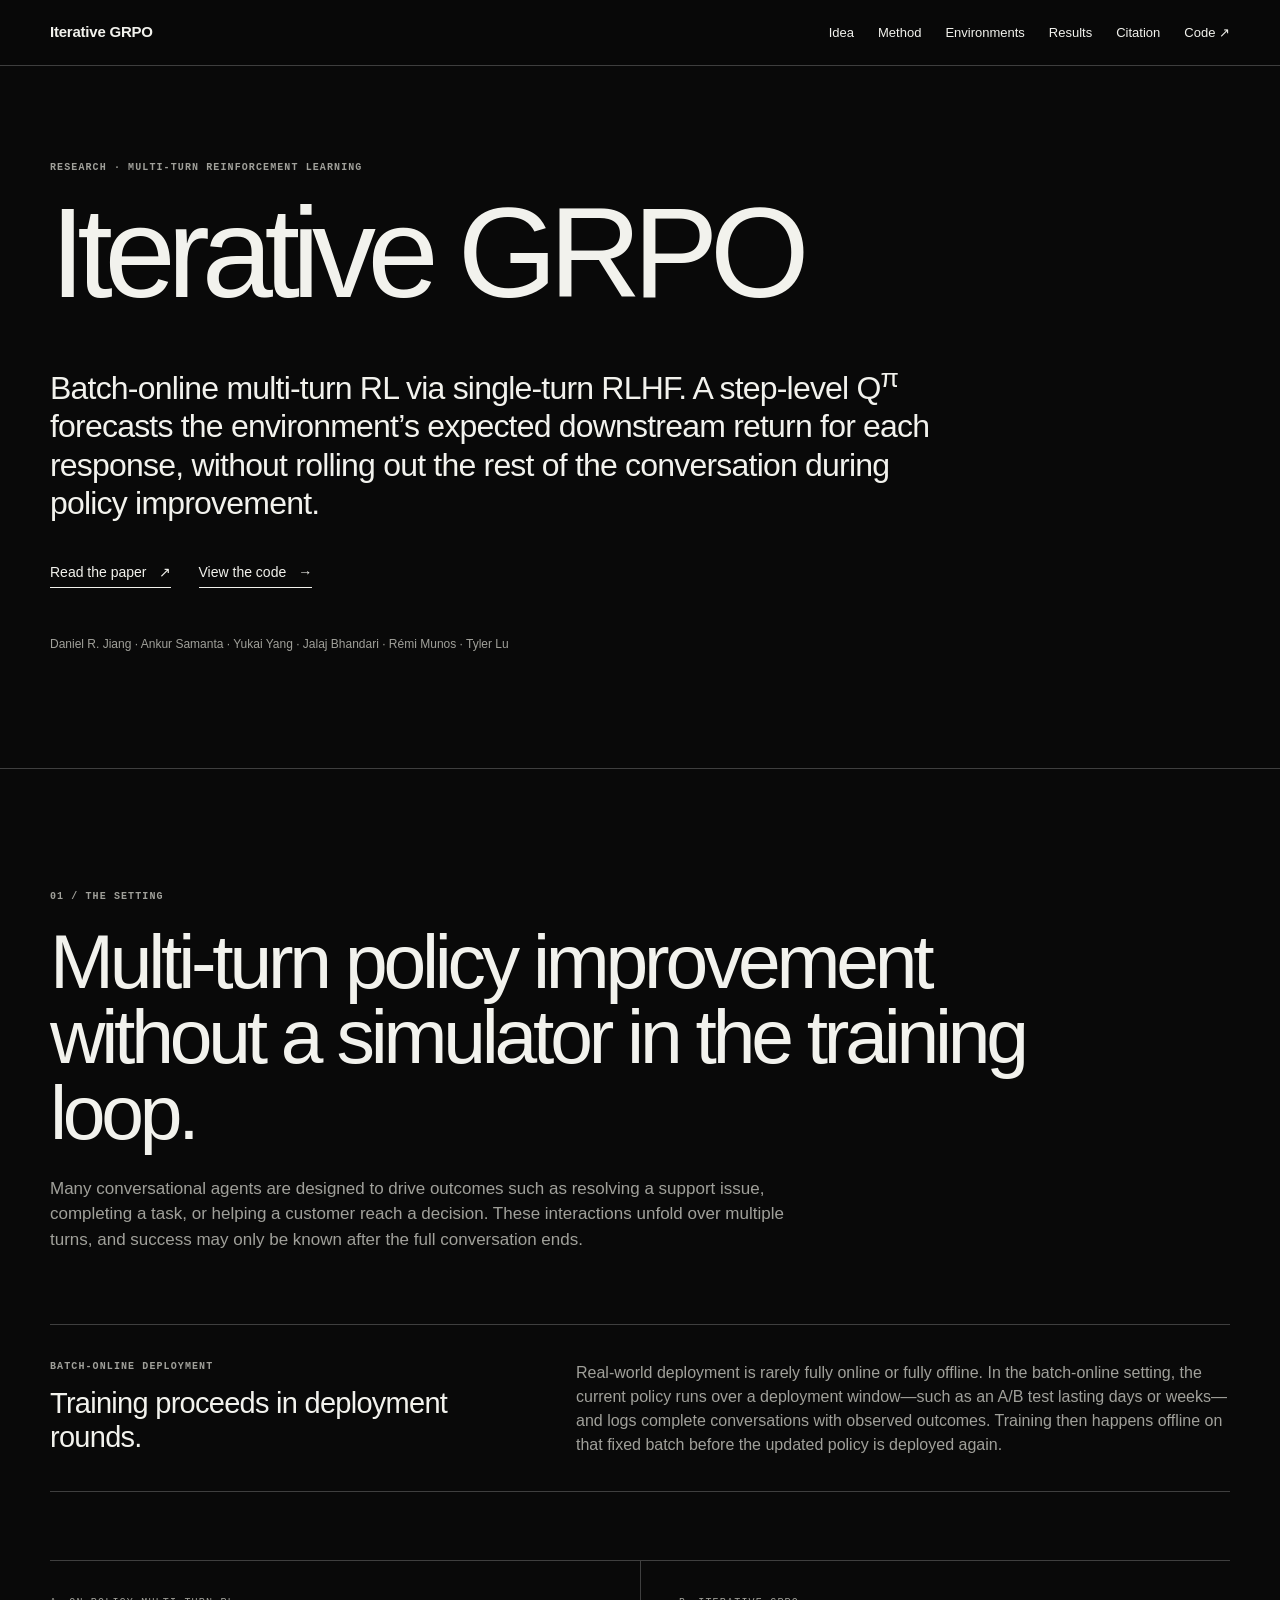
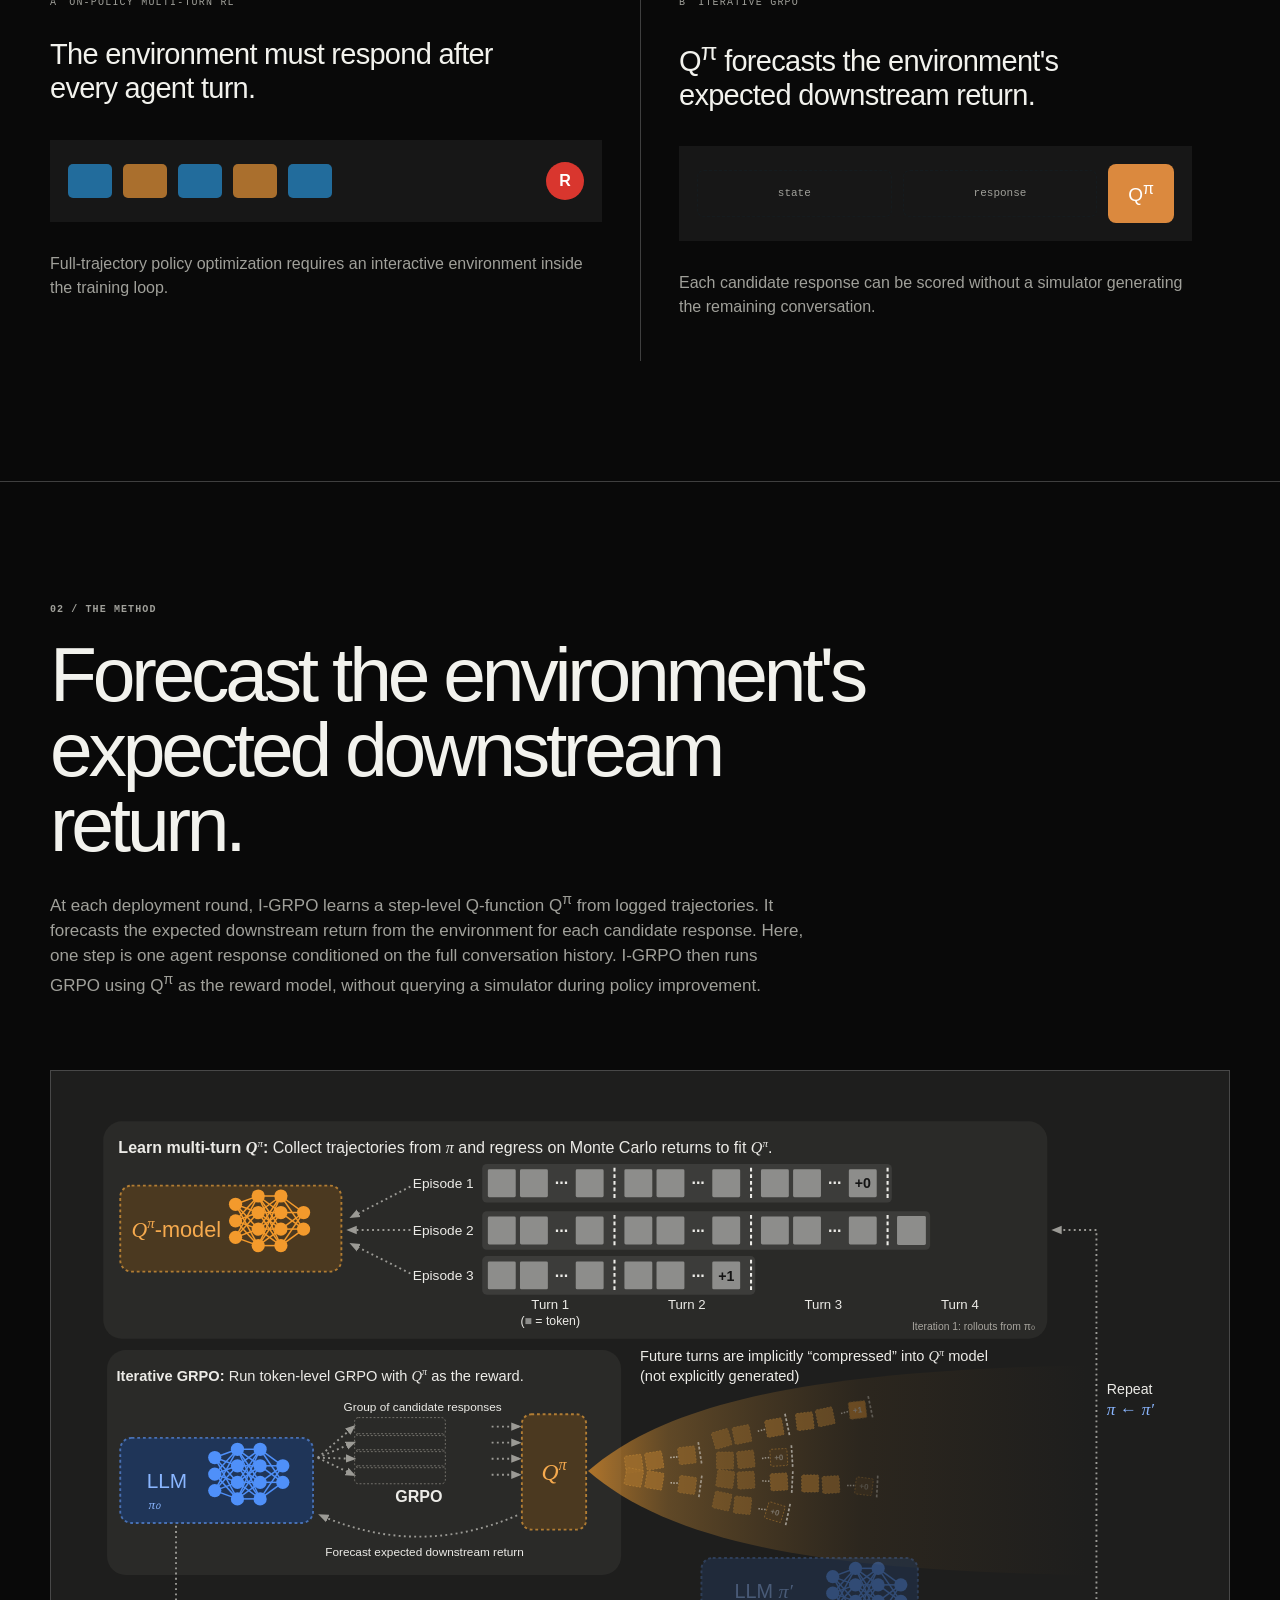
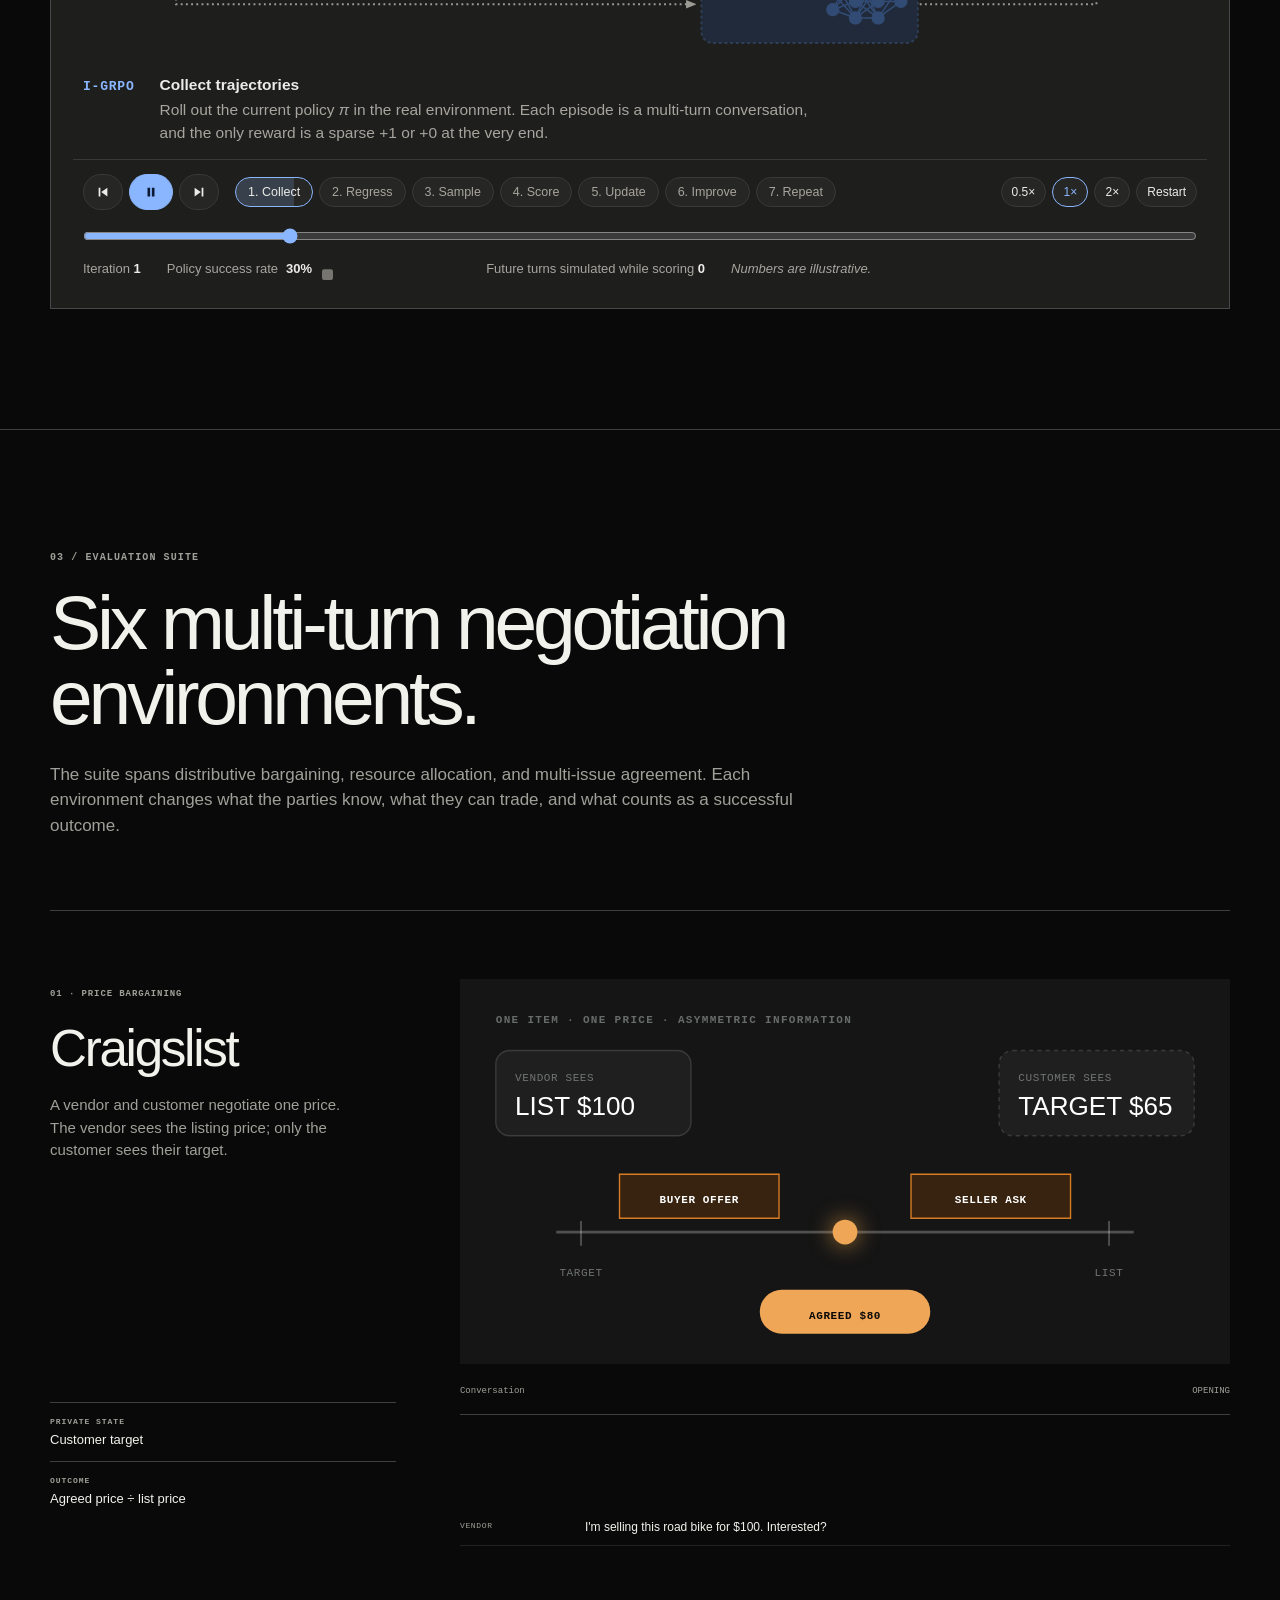
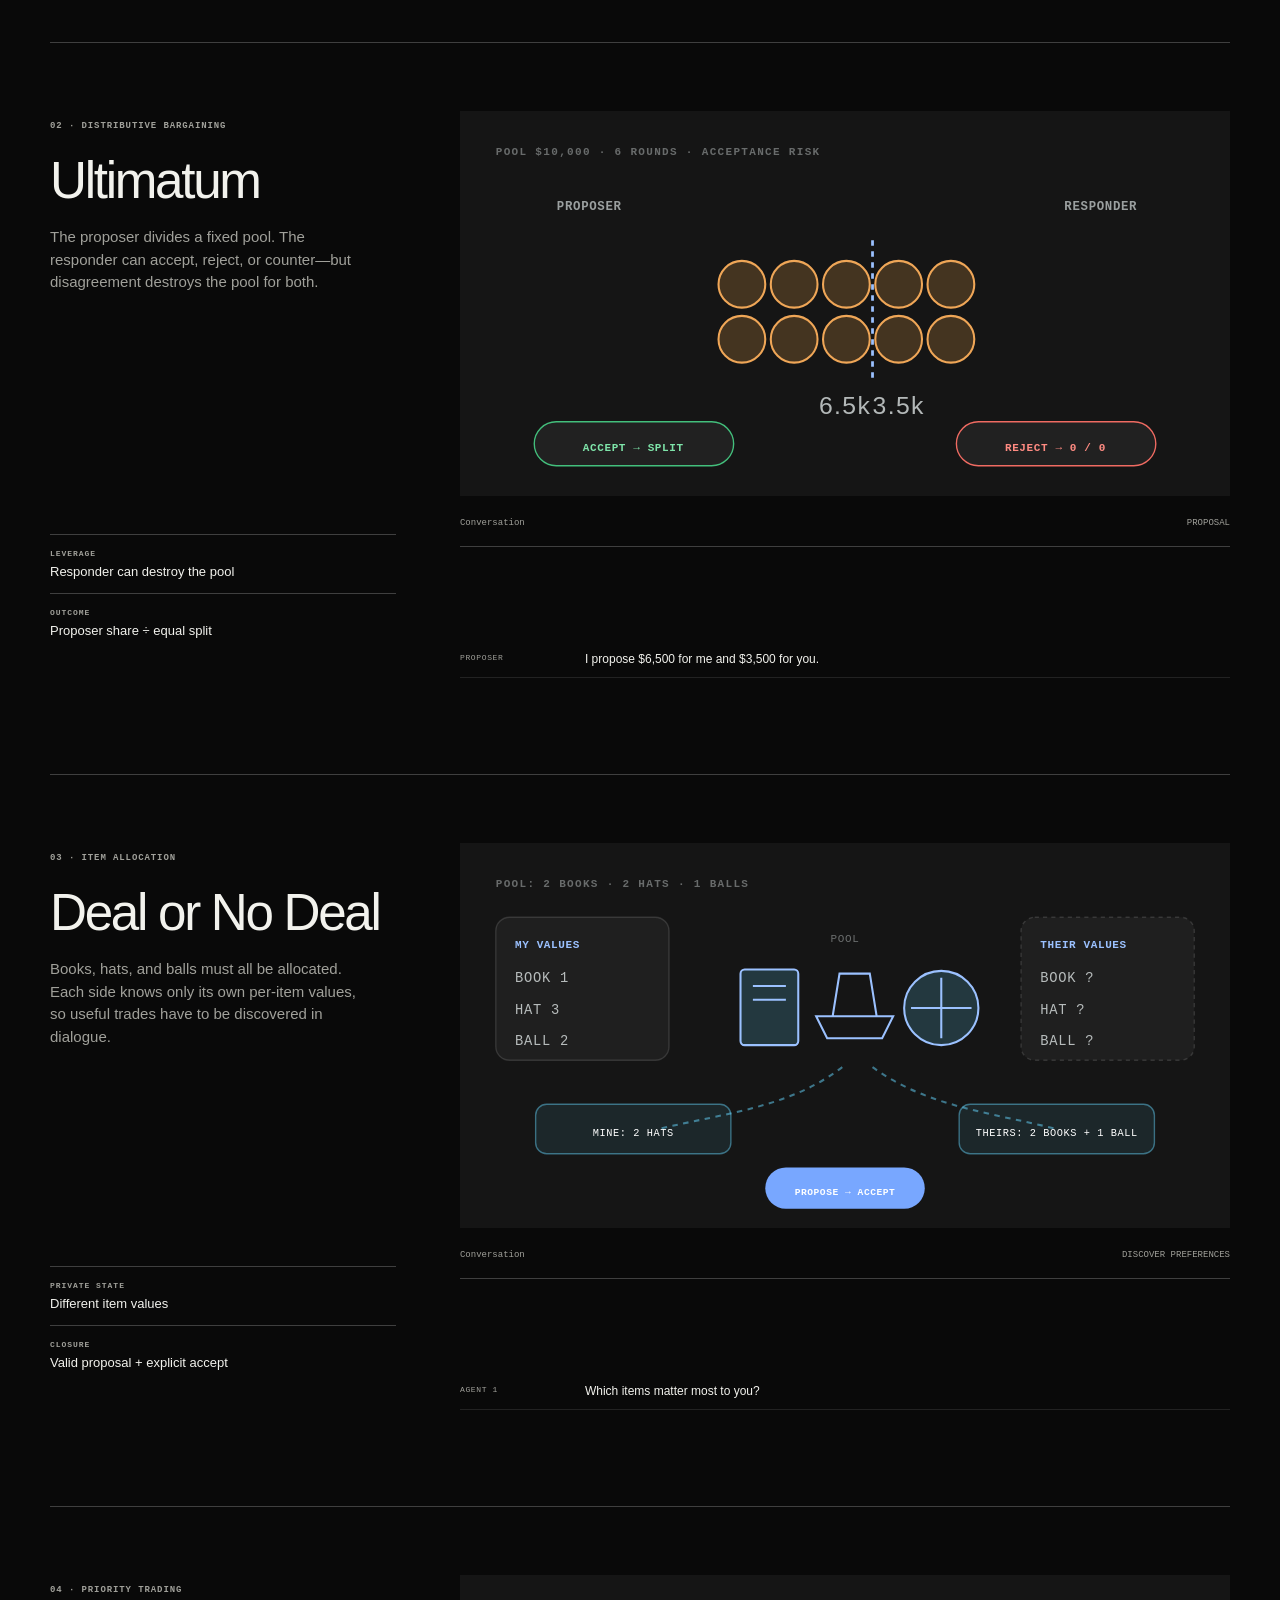
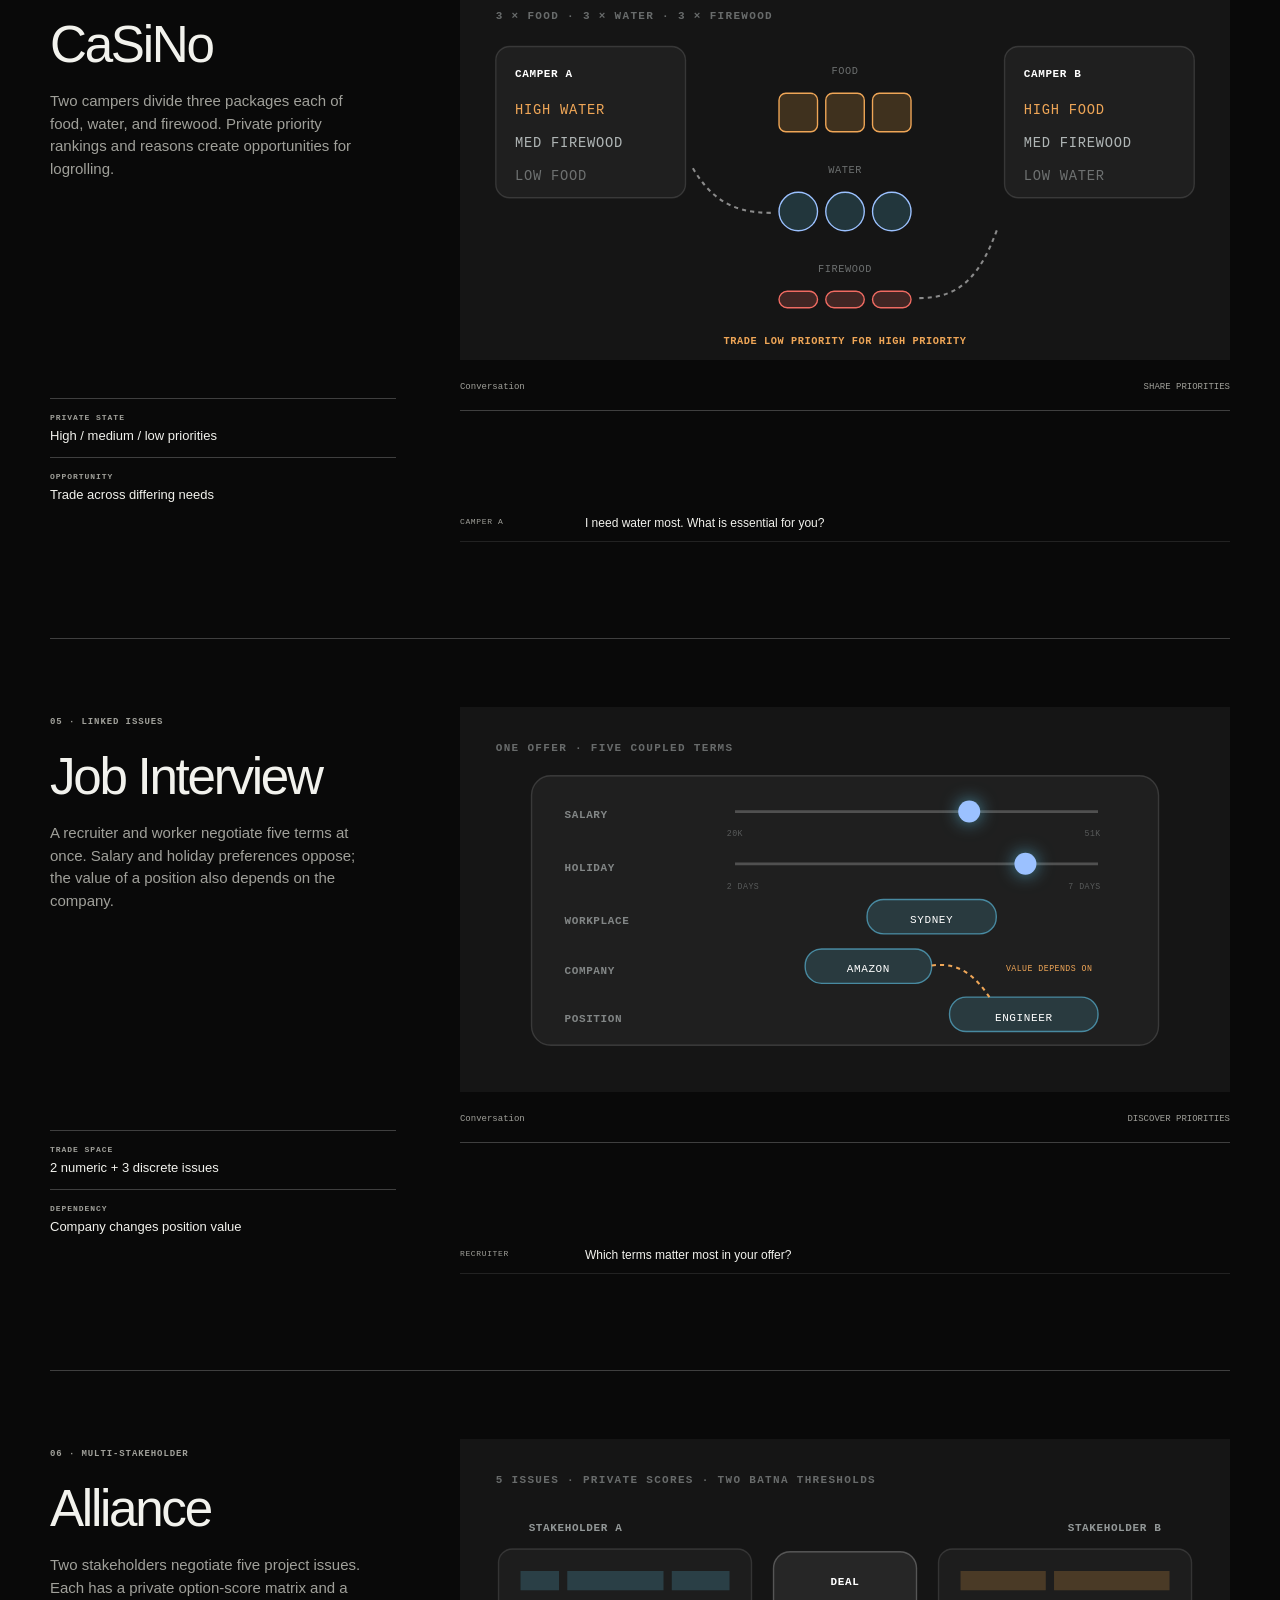
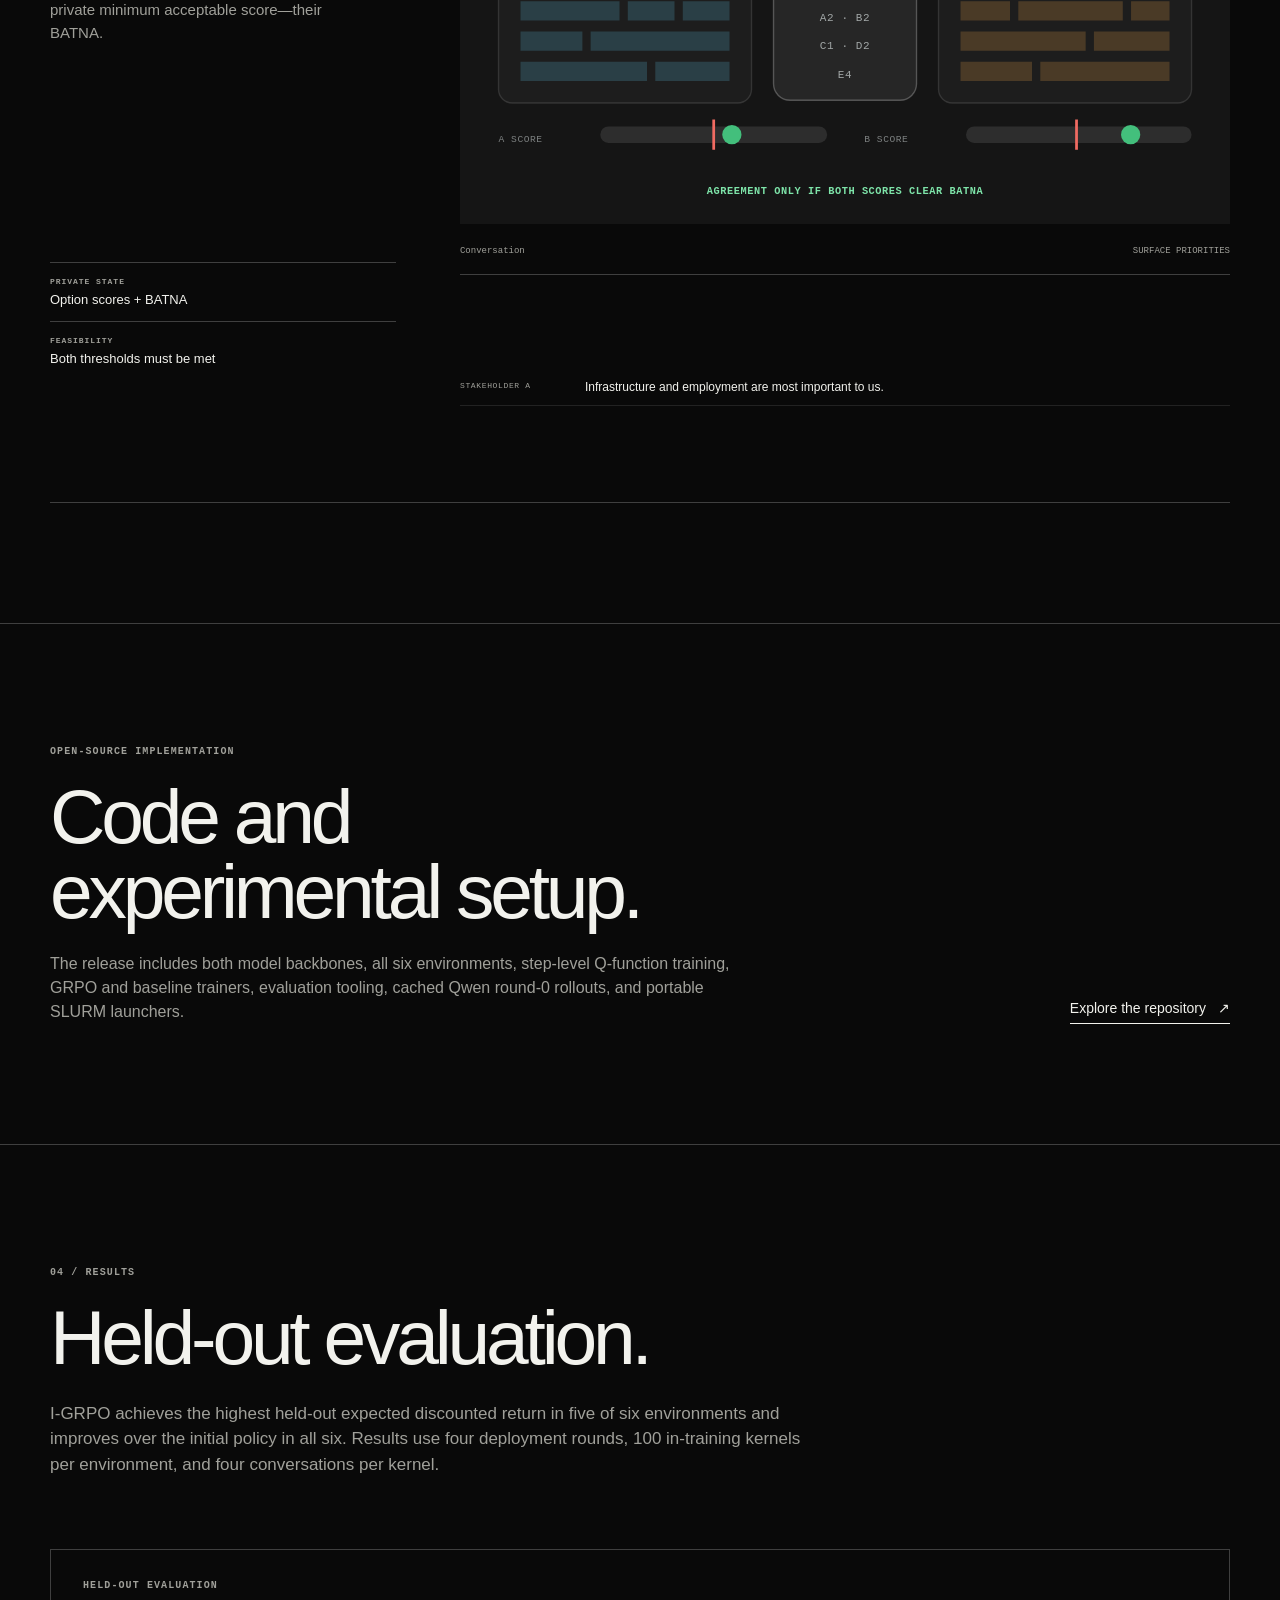
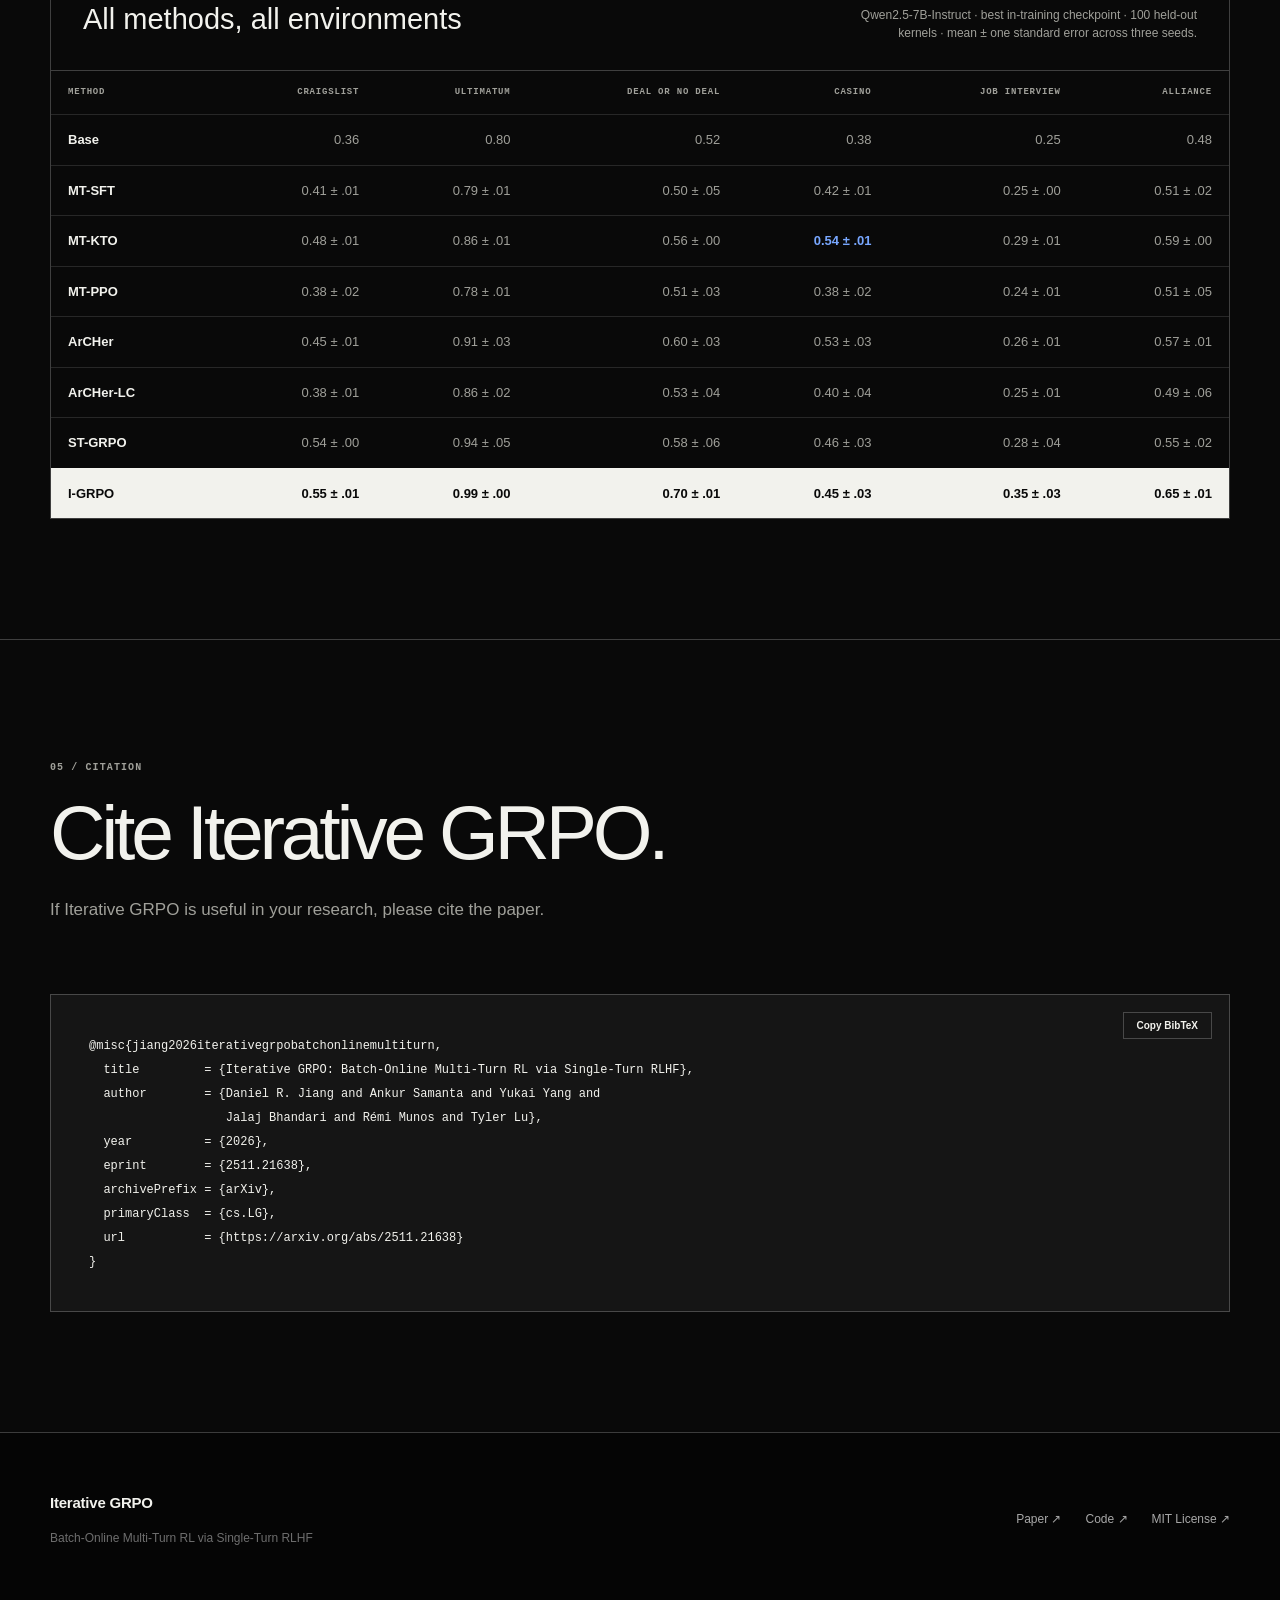
==== site/index.html @ b0b0b998 "Launch Iterative GRPO website" ====
<!doctype html>
<html lang="en">
<head>
  <meta charset="utf-8">
  <meta name="viewport" content="width=device-width, initial-scale=1">
  <meta name="theme-color" content="#081923">
  <meta name="description" content="Iterative GRPO learns a step-level Q-function from logged conversations and uses it to improve multi-turn policies without a simulator inside the training loop.">
  <meta property="og:type" content="website">
  <meta property="og:title" content="Iterative GRPO — Batch-Online Multi-Turn RL">
  <meta property="og:description" content="Learn a step-level Q-function from logged conversations, then use it to improve the policy with Iterative GRPO.">
  <meta property="og:url" content="https://iterativegrpo.github.io/">
  <meta property="og:image" content="https://iterativegrpo.github.io/assets/igrpo_method.png">
  <meta name="twitter:card" content="summary_large_image">
  <title>Iterative GRPO — Multi-Turn RL via Single-Turn RLHF</title>
  <link rel="icon" href="assets/favicon.svg" type="image/svg+xml">
  <script>document.documentElement.classList.add('js')</script>
  <link rel="stylesheet" href="styles.css">
  <script src="script.js" defer></script>
</head>
<body>
  <a class="skip-link" href="#main">Skip to content</a>
  <header class="site-header" data-header>
    <a class="wordmark" href="#top" aria-label="Iterative GRPO home">
      <span>Iterative GRPO</span>
    </a>
    <button class="nav-toggle" type="button" aria-expanded="false" aria-controls="site-nav">
      <span></span><span></span><span></span>
      <span class="sr-only">Open navigation</span>
    </button>
    <nav class="site-nav" id="site-nav" aria-label="Main navigation">
      <a href="#idea">Idea</a>
      <a href="#method">Method</a>
      <a href="#environments">Environments</a>
      <a href="#results">Results</a>
      <a href="#citation">Citation</a>
      <a class="nav-code" href="https://github.com/IterativeGRPO/IterativeGRPO">Code <span aria-hidden="true">↗</span></a>
    </nav>
  </header>

  <main id="main">
    <section class="hero" id="top">
      <div class="hero-inner">
        <div class="hero-copy">
          <p class="eyebrow reveal">Research · Multi-turn reinforcement learning</p>
          <h1 class="reveal">Iterative GRPO</h1>
          <p class="hero-deck reveal">
            Batch-online multi-turn RL via single-turn RLHF. A step-level Q<sup>π</sup>
            forecasts the environment’s expected downstream return for each response,
            without rolling out the rest of the conversation during policy improvement.
          </p>
          <div class="hero-actions reveal">
            <a class="button button-primary" href="https://arxiv.org/abs/2511.21638">Read the paper <span aria-hidden="true">↗</span></a>
            <a class="button button-secondary" href="https://github.com/IterativeGRPO/IterativeGRPO">View the code <span aria-hidden="true">→</span></a>
          </div>
          <p class="authors reveal">
            Daniel R. Jiang · Ankur Samanta · Yukai Yang · Jalaj Bhandari · Rémi Munos · Tyler Lu
          </p>
        </div>

      </div>

    </section>

    <section class="section problem" id="idea">
      <div class="section-heading reveal">
        <p class="section-number">01 / The setting</p>
        <h2>Multi-turn policy improvement without a simulator in the training loop.</h2>
        <p>
          Many conversational agents are designed to drive outcomes such as resolving a
          support issue, completing a task, or helping a customer reach a decision. These
          interactions unfold over multiple turns, and success may only be known after the
          full conversation ends.
        </p>
      </div>

      <div class="deployment-context reveal">
        <div>
          <p class="section-number">Batch-online deployment</p>
          <h3>Training proceeds in deployment rounds.</h3>
        </div>
        <p>
          Real-world deployment is rarely fully online or fully offline. In the batch-online
          setting, the current policy runs over a deployment window—such as an A/B test lasting
          days or weeks—and logs complete conversations with observed outcomes. Training then
          happens offline on that fixed batch before the updated policy is deployed again.
        </p>
      </div>

      <div class="comparison-grid">
        <article class="comparison-card conventional reveal">
          <div class="card-label"><span>A</span> On-policy multi-turn RL</div>
          <h3>The environment must respond after every agent turn.</h3>
          <div class="conversation-strip" aria-hidden="true">
            <i class="agent"></i><i class="user"></i><i class="agent"></i><i class="user"></i><i class="agent"></i><b>R</b>
          </div>
          <p>Full-trajectory policy optimization requires an interactive environment inside the training loop.</p>
        </article>
        <article class="comparison-card igrpo reveal">
          <div class="card-label"><span>B</span> Iterative GRPO</div>
          <h3>Q<sup>π</sup> forecasts the environment's expected downstream return.</h3>
          <div class="q-strip" aria-hidden="true"><i>state</i><i>response</i><b>Q<sup>π</sup></b></div>
          <p>Each candidate response can be scored without a simulator generating the remaining conversation.</p>
        </article>
      </div>
    </section>

    <section class="section method" id="method">
      <div class="section-heading narrow reveal">
        <p class="section-number">02 / The method</p>
        <h2>Forecast the environment's expected downstream return.</h2>
        <p>
          At each deployment round, I-GRPO learns a step-level Q-function Q<sup>π</sup>
          from logged trajectories. It forecasts the expected downstream return from the
          environment for each candidate response.
          Here, one step is one agent response conditioned on the full conversation history.
          I-GRPO then runs GRPO using Q<sup>π</sup> as the reward model, without querying
          a simulator during policy improvement.
        </p>
      </div>

      <div class="method-visual reveal">
        <iframe
          src="visual.html"
          title="Interactive animation of the Iterative GRPO training loop"
          loading="lazy"
          scrolling="no"
          data-method-visual></iframe>
        <noscript>
          <img src="assets/igrpo_method.png" alt="I-GRPO learns a step-level Q-function from logged multi-turn trajectories and uses it as the reward for policy improvement.">
        </noscript>
      </div>

    </section>

    <section class="section environments" id="environments">
      <div class="section-heading reveal">
        <p class="section-number">03 / Evaluation suite</p>
        <h2>Six multi-turn negotiation environments.</h2>
        <p>
          The suite spans distributive bargaining, resource allocation, and multi-issue
          agreement. Each environment changes what the parties know, what they can trade,
          and what counts as a successful outcome.
        </p>
      </div>
      <div class="environment-grid">
        <article class="env-card env-craigslist" data-motion>
          <header><span>01 · PRICE BARGAINING</span><h3>Craigslist</h3><p>A vendor and customer negotiate one price. The vendor sees the listing price; only the customer sees their target.</p></header>
          <svg class="env-scene" viewBox="0 0 560 280" role="img" aria-label="A buyer offer and seller ask converge on an agreed price between a private target and the listing price.">
            <text class="scene-kicker" x="26" y="32">ONE ITEM · ONE PRICE · ASYMMETRIC INFORMATION</text>
            <g class="private-card private-left"><rect x="26" y="52" width="142" height="62" rx="10"/><text x="40" y="74">VENDOR SEES</text><text class="scene-value" x="40" y="99" data-scene="list-price">LIST $100</text></g>
            <g class="private-card private-right"><rect x="392" y="52" width="142" height="62" rx="10"/><text x="406" y="74">CUSTOMER SEES</text><text class="scene-value" x="406" y="99" data-scene="buyer-target">TARGET $70</text></g>
            <line class="price-line" x1="70" y1="184" x2="490" y2="184"/>
            <g class="price-tick"><line x1="88" y1="176" x2="88" y2="194"/><text x="88" y="216">TARGET</text></g>
            <g class="price-tick"><line x1="472" y1="176" x2="472" y2="194"/><text x="472" y="216">LIST</text></g>
            <g class="offer offer-buyer"><path d="M116 142h116v32H116z"/><text x="174" y="163">BUYER OFFER</text></g>
            <g class="offer offer-seller"><path d="M328 142h116v32H328z"/><text x="386" y="163">SELLER ASK</text></g>
            <g class="agreement"><circle cx="280" cy="184" r="9"/><rect x="218" y="226" width="124" height="32" rx="16"/><text x="280" y="247" data-scene="agreed-price">AGREED $85</text></g>
          </svg>
          <div class="env-dialogue" aria-hidden="true"><div class="dialogue-head"><span>Conversation</span><b data-dialogue-status>NEW LISTING</b></div><div class="dialogue-log" data-dialogue-log></div><div class="dialogue-track" data-dialogue-track></div></div>
          <dl class="env-facts"><div><dt>Private state</dt><dd>Customer target</dd></div><div><dt>Outcome</dt><dd>Agreed price ÷ list price</dd></div></dl>
        </article>

        <article class="env-card env-ultimatum" data-motion>
          <header><span>02 · DISTRIBUTIVE BARGAINING</span><h3>Ultimatum</h3><p>The proposer divides a fixed pool. The responder can accept, reject, or counter—but disagreement destroys the pool for both.</p></header>
          <svg class="env-scene" viewBox="0 0 560 280" role="img" aria-label="A fixed pool of ten coins is split between proposer and responder, with acceptance preserving the pool and rejection yielding zero.">
            <text class="scene-kicker" x="26" y="32" data-scene="ultimatum-pool">POOL $500 · 6 ROUNDS · ACCEPTANCE RISK</text>
            <text class="role-label" x="94" y="72">PROPOSER</text><text class="role-label" x="466" y="72">RESPONDER</text>
            <g class="coin-pool">
              <circle cx="205" cy="126" r="17"/><circle cx="243" cy="126" r="17"/><circle cx="281" cy="126" r="17"/><circle cx="319" cy="126" r="17"/><circle cx="357" cy="126" r="17"/>
              <circle cx="205" cy="166" r="17"/><circle cx="243" cy="166" r="17"/><circle cx="281" cy="166" r="17"/><circle cx="319" cy="166" r="17"/><circle cx="357" cy="166" r="17"/>
            </g>
            <path class="split-line" d="M300 94v104"/><text class="split-label" x="280" y="220" data-scene="proposer-share">300</text><text class="split-label" x="319" y="220" data-scene="responder-share">200</text>
            <g class="decision accept"><rect x="54" y="226" width="145" height="32" rx="16"/><text x="126" y="247">ACCEPT → SPLIT</text></g>
            <g class="decision reject"><rect x="361" y="226" width="145" height="32" rx="16"/><text x="433" y="247">REJECT → 0 / 0</text></g>
          </svg>
          <div class="env-dialogue" aria-hidden="true"><div class="dialogue-head"><span>Conversation</span><b data-dialogue-status>NEW POOL</b></div><div class="dialogue-log" data-dialogue-log></div><div class="dialogue-track" data-dialogue-track></div></div>
          <dl class="env-facts"><div><dt>Leverage</dt><dd>Responder can destroy the pool</dd></div><div><dt>Outcome</dt><dd>Proposer share ÷ equal split</dd></div></dl>
        </article>

        <article class="env-card env-dond" data-motion>
          <header><span>03 · ITEM ALLOCATION</span><h3>Deal or No Deal</h3><p>Books, hats, and balls must all be allocated. Each side knows only its own per-item values, so useful trades have to be discovered in dialogue.</p></header>
          <svg class="env-scene" viewBox="0 0 560 280" role="img" aria-label="Books, hats, and balls move from a common pool into two allocations according to different private values, followed by explicit acceptance.">
            <text class="scene-kicker" x="26" y="32" data-scene="dond-pool">POOL: 2 BOOKS · 1 HAT · 2 BALLS</text>
            <g class="value-panel values-a"><rect x="26" y="54" width="126" height="104" rx="10"/><text x="40" y="76">MY VALUES</text><text x="40" y="101" data-scene="book-value">BOOK 1</text><text x="40" y="124" data-scene="hat-value">HAT 4</text><text x="40" y="147" data-scene="ball-value">BALL 2</text></g>
            <g class="value-panel values-b"><rect x="408" y="54" width="126" height="104" rx="10"/><text x="422" y="76">THEIR VALUES</text><text x="422" y="101">BOOK ?</text><text x="422" y="124">HAT ?</text><text x="422" y="147">BALL ?</text></g>
            <g class="item-pool"><text x="280" y="72">POOL</text><g class="item item-book"><rect x="204" y="92" width="42" height="55" rx="3"/><line x1="213" y1="104" x2="237" y2="104"/><line x1="213" y1="114" x2="237" y2="114"/></g><g class="item item-hat"><path d="M259 126h56l-8 16h-40zM271 126l5-31h22l5 31z"/></g><g class="item item-ball"><circle cx="350" cy="120" r="27"/><path d="M328 120h44M350 98v44"/></g></g>
            <path class="allocation-path path-a" d="M278 163C240 192 196 196 144 208"/><path class="allocation-path path-b" d="M300 163c40 29 86 33 134 45"/>
            <g class="allocation"><rect x="55" y="190" width="142" height="36" rx="8"/><text x="126" y="213" data-scene="mine-allocation">MINE: HATS</text></g>
            <g class="allocation"><rect x="363" y="190" width="142" height="36" rx="8"/><text x="434" y="213" data-scene="their-allocation">THEIRS: BOOKS + BALLS</text></g>
            <g class="accept-stamp"><rect x="222" y="236" width="116" height="30" rx="15"/><text x="280" y="256">PROPOSE → ACCEPT</text></g>
          </svg>
          <div class="env-dialogue" aria-hidden="true"><div class="dialogue-head"><span>Conversation</span><b data-dialogue-status>NEW ITEM POOL</b></div><div class="dialogue-log" data-dialogue-log></div><div class="dialogue-track" data-dialogue-track></div></div>
          <dl class="env-facts"><div><dt>Private state</dt><dd>Different item values</dd></div><div><dt>Closure</dt><dd>Valid proposal + explicit accept</dd></div></dl>
        </article>

        <article class="env-card env-casino" data-motion>
          <header><span>04 · PRIORITY TRADING</span><h3>CaSiNo</h3><p>Two campers divide three packages each of food, water, and firewood. Private priority rankings and reasons create opportunities for logrolling.</p></header>
          <svg class="env-scene" viewBox="0 0 560 280" role="img" aria-label="Two campers with different high, medium, and low priorities trade nine campsite supply packages.">
            <text class="scene-kicker" x="26" y="32">3 × FOOD · 3 × WATER · 3 × FIREWOOD</text>
            <g class="priority-panel camper-a"><rect x="26" y="52" width="138" height="110" rx="10"/><text x="40" y="74">CAMPER A</text><text class="priority high" x="40" y="101" data-scene="camper-a-high">HIGH  WATER</text><text class="priority medium" x="40" y="125" data-scene="camper-a-medium">MED   FOOD</text><text class="priority low" x="40" y="149" data-scene="camper-a-low">LOW   FIREWOOD</text></g>
            <g class="priority-panel camper-b"><rect x="396" y="52" width="138" height="110" rx="10"/><text x="410" y="74">CAMPER B</text><text class="priority high" x="410" y="101" data-scene="camper-b-high">HIGH  FIREWOOD</text><text class="priority medium" x="410" y="125" data-scene="camper-b-medium">MED   FOOD</text><text class="priority low" x="410" y="149" data-scene="camper-b-low">LOW   WATER</text></g>
            <g class="supply supply-food"><text x="280" y="72">FOOD</text><rect x="232" y="86" width="28" height="28" rx="5"/><rect x="266" y="86" width="28" height="28" rx="5"/><rect x="300" y="86" width="28" height="28" rx="5"/></g>
            <g class="supply supply-water"><text x="280" y="144">WATER</text><rect x="232" y="158" width="28" height="28" rx="14"/><rect x="266" y="158" width="28" height="28" rx="14"/><rect x="300" y="158" width="28" height="28" rx="14"/></g>
            <g class="supply supply-fire"><text x="280" y="216">FIREWOOD</text><rect x="232" y="230" width="28" height="12" rx="6"/><rect x="266" y="230" width="28" height="12" rx="6"/><rect x="300" y="230" width="28" height="12" rx="6"/></g>
            <path class="trade-arrow trade-left" d="M226 173C195 173 181 160 169 140"/><path class="trade-arrow trade-right" d="M334 235c31 0 45-18 57-51"/>
            <text class="trade-note" x="280" y="268">TRADE LOW PRIORITY FOR HIGH PRIORITY</text>
          </svg>
          <div class="env-dialogue" aria-hidden="true"><div class="dialogue-head"><span>Conversation</span><b data-dialogue-status>NEW CAMPSITE</b></div><div class="dialogue-log" data-dialogue-log></div><div class="dialogue-track" data-dialogue-track></div></div>
          <dl class="env-facts"><div><dt>Private state</dt><dd>High / medium / low priorities</dd></div><div><dt>Opportunity</dt><dd>Trade across differing needs</dd></div></dl>
        </article>

        <article class="env-card env-job" data-motion>
          <header><span>05 · LINKED ISSUES</span><h3>Job Interview</h3><p>A recruiter and worker negotiate five terms at once. Salary and holiday preferences oppose; the value of a position also depends on the company.</p></header>
          <svg class="env-scene" viewBox="0 0 560 280" role="img" aria-label="A five-row job offer combines salary and holiday sliders with workplace, company, and position choices, including a link from company to position.">
            <text class="scene-kicker" x="26" y="32">ONE OFFER · FIVE COUPLED TERMS</text>
            <g class="offer-sheet"><rect x="52" y="50" width="456" height="196" rx="14"/>
              <g class="offer-row row-salary"><text x="76" y="81">SALARY</text><line x1="200" y1="76" x2="464" y2="76"/><circle cx="346" cy="76" r="8"/><text class="range-min" x="194" y="94">20K</text><text class="range-max" x="466" y="94">51K</text></g>
              <g class="offer-row row-holiday"><text x="76" y="119">HOLIDAY</text><line x1="200" y1="114" x2="464" y2="114"/><circle cx="312" cy="114" r="8"/><text class="range-min" x="194" y="132">2 DAYS</text><text class="range-max" x="466" y="132">7 DAYS</text></g>
              <g class="offer-row"><text x="76" y="158">WORKPLACE</text><rect x="296" y="140" width="94" height="25" rx="12"/><text class="choice" x="343" y="157" data-scene="job-workplace">TOKYO</text></g>
              <g class="offer-row row-company"><text x="76" y="194">COMPANY</text><rect x="251" y="176" width="92" height="25" rx="12"/><text class="choice" x="297" y="193" data-scene="job-company">APPLE</text></g>
              <g class="offer-row row-position"><text x="76" y="229">POSITION</text><rect x="356" y="211" width="108" height="25" rx="12"/><text class="choice" x="410" y="228" data-scene="job-position">DESIGNER</text></g>
              <path class="dependency" d="M343 188C365 185 376 198 385 211"/><text class="dependency-label" x="397" y="192">VALUE DEPENDS ON</text>
            </g>
          </svg>
          <div class="env-dialogue" aria-hidden="true"><div class="dialogue-head"><span>Conversation</span><b data-dialogue-status>NEW CANDIDATE</b></div><div class="dialogue-log" data-dialogue-log></div><div class="dialogue-track" data-dialogue-track></div></div>
          <dl class="env-facts"><div><dt>Trade space</dt><dd>2 numeric + 3 discrete issues</dd></div><div><dt>Dependency</dt><dd>Company changes position value</dd></div></dl>
        </article>

        <article class="env-card env-alliance" data-motion>
          <header><span>06 · MULTI-STAKEHOLDER</span><h3>Alliance</h3><p>Two stakeholders negotiate five project issues. Each has a private option-score matrix and a private minimum acceptable score—their BATNA.</p></header>
          <svg class="env-scene" viewBox="0 0 560 280" role="img" aria-label="Two private score matrices evaluate one five-issue project agreement, and both totals must cross their BATNA thresholds.">
            <text class="scene-kicker" x="26" y="32">5 ISSUES · PRIVATE SCORES · TWO BATNA THRESHOLDS</text>
            <g class="matrix matrix-a"><text x="84" y="67">STAKEHOLDER A</text><rect x="28" y="80" width="184" height="112" rx="10"/>
              <g class="matrix-cells"><rect x="44" y="96" width="28" height="14"/><rect x="78" y="96" width="70" height="14"/><rect x="154" y="96" width="42" height="14"/><rect x="44" y="118" width="72" height="14"/><rect x="122" y="118" width="34" height="14"/><rect x="162" y="118" width="34" height="14"/><rect x="44" y="140" width="45" height="14"/><rect x="95" y="140" width="101" height="14"/><rect x="44" y="162" width="92" height="14"/><rect x="142" y="162" width="54" height="14"/></g>
            </g>
            <g class="matrix matrix-b"><text x="476" y="67">STAKEHOLDER B</text><rect x="348" y="80" width="184" height="112" rx="10"/>
              <g class="matrix-cells"><rect x="364" y="96" width="62" height="14"/><rect x="432" y="96" width="84" height="14"/><rect x="364" y="118" width="36" height="14"/><rect x="406" y="118" width="76" height="14"/><rect x="488" y="118" width="28" height="14"/><rect x="364" y="140" width="91" height="14"/><rect x="461" y="140" width="55" height="14"/><rect x="364" y="162" width="52" height="14"/><rect x="422" y="162" width="94" height="14"/></g>
            </g>
            <g class="joint-deal"><rect x="228" y="82" width="104" height="108" rx="12"/><text x="280" y="106">DEAL</text><text class="deal-code" x="280" y="132" data-scene="alliance-deal-1">A1 · B2</text><text class="deal-code" x="280" y="153" data-scene="alliance-deal-2">C3 · D1</text><text class="deal-code" x="280" y="174" data-scene="alliance-deal-3">E4</text></g>
            <g class="batna batna-a"><text x="28" y="220">A SCORE</text><rect x="102" y="209" width="165" height="12" rx="6"/><line x1="190" y1="204" x2="190" y2="226"/><circle cx="232" cy="215" r="7"/></g>
            <g class="batna batna-b"><text x="294" y="220">B SCORE</text><rect x="368" y="209" width="164" height="12" rx="6"/><line x1="450" y1="204" x2="450" y2="226"/><circle cx="491" cy="215" r="7"/></g>
            <text class="threshold-note" x="280" y="258">AGREEMENT ONLY IF BOTH SCORES CLEAR BATNA</text>
          </svg>
          <div class="env-dialogue" aria-hidden="true"><div class="dialogue-head"><span>Conversation</span><b data-dialogue-status>NEW PROJECT</b></div><div class="dialogue-log" data-dialogue-log></div><div class="dialogue-track" data-dialogue-track></div></div>
          <dl class="env-facts"><div><dt>Private state</dt><dd>Option scores + BATNA</dd></div><div><dt>Feasibility</dt><dd>Both thresholds must be met</dd></div></dl>
        </article>
      </div>
    </section>

    <section class="section release" id="code">
      <div class="release-card reveal">
        <div>
          <p class="section-number">Open-source implementation</p>
        <h2>Code and experimental setup.</h2>
          <p>
            The release includes both model backbones, all six environments, step-level
            Q-function training, GRPO and baseline trainers, evaluation tooling, cached
            Qwen round-0 rollouts, and portable SLURM launchers.
          </p>
        </div>
        <a class="button button-dark" href="https://github.com/IterativeGRPO/IterativeGRPO">Explore the repository <span aria-hidden="true">↗</span></a>
      </div>
    </section>

    <section class="section results" id="results">
      <div class="section-heading reveal">
        <p class="section-number">04 / Results</p>
        <h2>Held-out evaluation.</h2>
        <p>
          I-GRPO achieves the highest held-out expected discounted return in five of six
          environments and improves over the initial policy in all six. Results use four
          deployment rounds, 100 in-training kernels per environment, and four conversations
          per kernel.
        </p>
      </div>

      <div class="table-wrap reveal">
        <div class="table-heading">
          <div><span class="result-index">Held-out evaluation</span><h3>All methods, all environments</h3></div>
          <p>Qwen2.5-7B-Instruct · best in-training checkpoint · 100 held-out kernels · mean ± one standard error across three seeds.</p>
        </div>
        <div class="table-scroll">
          <table>
            <thead><tr><th>Method</th><th>Craigslist</th><th>Ultimatum</th><th>Deal or No Deal</th><th>CaSiNo</th><th>Job Interview</th><th>Alliance</th></tr></thead>
            <tbody>
              <tr><th>Base</th><td>0.36</td><td>0.80</td><td>0.52</td><td>0.38</td><td>0.25</td><td>0.48</td></tr>
              <tr><th>MT-SFT</th><td>0.41 ± .01</td><td>0.79 ± .01</td><td>0.50 ± .05</td><td>0.42 ± .01</td><td>0.25 ± .00</td><td>0.51 ± .02</td></tr>
              <tr><th>MT-KTO</th><td>0.48 ± .01</td><td>0.86 ± .01</td><td>0.56 ± .00</td><td class="best-other">0.54 ± .01</td><td>0.29 ± .01</td><td>0.59 ± .00</td></tr>
              <tr><th>MT-PPO</th><td>0.38 ± .02</td><td>0.78 ± .01</td><td>0.51 ± .03</td><td>0.38 ± .02</td><td>0.24 ± .01</td><td>0.51 ± .05</td></tr>
              <tr><th>ArCHer</th><td>0.45 ± .01</td><td>0.91 ± .03</td><td>0.60 ± .03</td><td>0.53 ± .03</td><td>0.26 ± .01</td><td>0.57 ± .01</td></tr>
              <tr><th>ArCHer-LC</th><td>0.38 ± .01</td><td>0.86 ± .02</td><td>0.53 ± .04</td><td>0.40 ± .04</td><td>0.25 ± .01</td><td>0.49 ± .06</td></tr>
              <tr><th>ST-GRPO</th><td>0.54 ± .00</td><td>0.94 ± .05</td><td>0.58 ± .06</td><td>0.46 ± .03</td><td>0.28 ± .04</td><td>0.55 ± .02</td></tr>
              <tr class="ours"><th>I-GRPO</th><td>0.55 ± .01</td><td>0.99 ± .00</td><td>0.70 ± .01</td><td>0.45 ± .03</td><td>0.35 ± .03</td><td>0.65 ± .01</td></tr>
            </tbody>
          </table>
        </div>
      </div>
    </section>

    <section class="section citation" id="citation">
      <div class="section-heading narrow reveal">
        <p class="section-number">05 / Citation</p>
        <h2>Cite Iterative GRPO.</h2>
        <p>If Iterative GRPO is useful in your research, please cite the paper.</p>
      </div>
      <div class="citation-box reveal">
        <pre><code id="bibtex">@misc{jiang2026iterativegrpobatchonlinemultiturn,
  title         = {Iterative GRPO: Batch-Online Multi-Turn RL via Single-Turn RLHF},
  author        = {Daniel R. Jiang and Ankur Samanta and Yukai Yang and
                   Jalaj Bhandari and Rémi Munos and Tyler Lu},
  year          = {2026},
  eprint        = {2511.21638},
  archivePrefix = {arXiv},
  primaryClass  = {cs.LG},
  url           = {https://arxiv.org/abs/2511.21638}
}</code></pre>
        <button class="copy-button" type="button" data-copy aria-label="Copy BibTeX citation"><span data-copy-label>Copy BibTeX</span></button>
      </div>
    </section>
  </main>

  <footer class="site-footer">
    <div>
      <a class="wordmark footer-mark" href="#top"><span>Iterative GRPO</span></a>
      <p>Batch-Online Multi-Turn RL via Single-Turn RLHF</p>
    </div>
    <div class="footer-links">
      <a href="https://arxiv.org/abs/2511.21638">Paper ↗</a>
      <a href="https://github.com/IterativeGRPO/IterativeGRPO">Code ↗</a>
      <a href="https://github.com/IterativeGRPO/IterativeGRPO/blob/main/LICENSE">MIT License ↗</a>
    </div>
  </footer>
</body>
</html>
---- site/styles.css ----
:root {
  --night: #071821;
  --night-soft: #0d2733;
  --ink: #102936;
  --paper: #f4f0e6;
  --paper-light: #fcfaf4;
  --blue: #278ed0;
  --blue-bright: #67d8ff;
  --orange: #f19a38;
  --orange-bright: #ffb14a;
  --red: #d9362e;
  --green: #268c67;
  --muted: #66777d;
  --line: rgba(16, 41, 54, 0.14);
  --content: 1180px;
  --serif: Iowan Old Style, Baskerville, "Times New Roman", serif;
  --sans: Inter, ui-sans-serif, -apple-system, BlinkMacSystemFont, "Segoe UI", sans-serif;
  --mono: "SFMono-Regular", Consolas, "Liberation Mono", monospace;
}

* { box-sizing: border-box; }

html {
  scroll-behavior: smooth;
  scroll-padding-top: 86px;
}

body {
  margin: 0;
  color: var(--ink);
  background: var(--paper);
  font-family: var(--sans);
  font-size: 16px;
  line-height: 1.6;
  -webkit-font-smoothing: antialiased;
}

body::selection { color: var(--night); background: var(--orange-bright); }
a { color: inherit; }
img { display: block; max-width: 100%; }
button, a { -webkit-tap-highlight-color: transparent; }

.sr-only {
  position: absolute;
  width: 1px;
  height: 1px;
  padding: 0;
  margin: -1px;
  overflow: hidden;
  clip: rect(0, 0, 0, 0);
  white-space: nowrap;
  border: 0;
}

.skip-link {
  position: fixed;
  z-index: 100;
  top: 12px;
  left: 12px;
  padding: 10px 16px;
  color: var(--night);
  background: var(--orange-bright);
  transform: translateY(-160%);
}

.skip-link:focus { transform: none; }

.site-header {
  position: fixed;
  z-index: 50;
  top: 0;
  left: 0;
  width: 100%;
  min-height: 72px;
  display: flex;
  align-items: center;
  justify-content: space-between;
  padding: 12px max(28px, calc((100vw - var(--content)) / 2));
  color: #f8f6ee;
  transition: background-color 180ms ease, box-shadow 180ms ease;
}

.site-header.scrolled {
  background: rgba(7, 24, 33, 0.94);
  box-shadow: 0 1px 0 rgba(255, 255, 255, 0.1);
  backdrop-filter: blur(14px);
}

.wordmark {
  display: inline-flex;
  gap: 11px;
  align-items: center;
  color: inherit;
  font-size: 13px;
  font-weight: 800;
  letter-spacing: 0.14em;
  text-decoration: none;
}

.wordmark-mark {
  width: 35px;
  height: 35px;
  display: grid;
  place-items: center;
  border: 1px solid currentColor;
  border-radius: 50%;
  color: var(--blue-bright);
  font-family: var(--serif);
  font-size: 21px;
  font-style: italic;
  letter-spacing: 0;
}

.site-nav {
  display: flex;
  align-items: center;
  gap: 27px;
  font-size: 13px;
  font-weight: 650;
}

.site-nav a { text-decoration: none; }
.site-nav a:not(.nav-code) { color: rgba(255, 255, 255, 0.7); }
.site-nav a:hover { color: var(--blue-bright); }

.nav-code {
  padding: 8px 14px;
  border: 1px solid rgba(255, 255, 255, 0.34);
  border-radius: 99px;
}

.nav-toggle {
  display: none;
  border: 0;
  padding: 8px;
  background: transparent;
}

.nav-toggle > span:not(.sr-only) {
  width: 22px;
  height: 1px;
  display: block;
  margin: 5px;
  background: #fff;
}

.hero {
  position: relative;
  min-height: 820px;
  overflow: hidden;
  padding: 158px max(28px, calc((100vw - var(--content)) / 2)) 76px;
  color: #f8f6ee;
  background:
    radial-gradient(circle at 82% 25%, rgba(39, 142, 208, 0.2), transparent 31%),
    radial-gradient(circle at 9% 89%, rgba(241, 154, 56, 0.1), transparent 26%),
    var(--night);
}

.hero-inner {
  position: relative;
  z-index: 1;
  display: grid;
  grid-template-columns: minmax(0, 1.25fr) minmax(350px, 0.75fr);
  gap: 88px;
  align-items: center;
}

.hero-copy { max-width: 780px; }

.eyebrow,
.section-number,
.loop-kicker,
.result-index {
  margin: 0 0 20px;
  color: var(--orange-bright);
  font-family: var(--mono);
  font-size: 11px;
  font-weight: 700;
  letter-spacing: 0.15em;
  text-transform: uppercase;
}

.hero h1 {
  max-width: 850px;
  margin: 0;
  font-family: var(--serif);
  font-size: clamp(66px, 7.4vw, 112px);
  font-weight: 500;
  letter-spacing: -0.055em;
  line-height: 0.92;
}

.hero h1 em {
  color: var(--blue-bright);
  font-weight: 400;
}

.hero-deck {
  max-width: 680px;
  margin: 34px 0 0;
  color: rgba(248, 246, 238, 0.73);
  font-family: var(--serif);
  font-size: 21px;
  line-height: 1.48;
}

.hero-actions {
  display: flex;
  gap: 12px;
  margin-top: 34px;
}

.button {
  display: inline-flex;
  gap: 12px;
  align-items: center;
  justify-content: center;
  padding: 13px 20px;
  border: 1px solid transparent;
  border-radius: 999px;
  font-size: 13px;
  font-weight: 750;
  text-decoration: none;
  transition: transform 160ms ease, background-color 160ms ease, color 160ms ease;
}

.button:hover { transform: translateY(-2px); }
.button-primary { color: var(--night); background: var(--orange-bright); }
.button-primary:hover { background: #ffc16f; }
.button-secondary { border-color: rgba(255, 255, 255, 0.3); color: #fff; }
.button-secondary:hover { border-color: var(--blue-bright); color: var(--blue-bright); }
.button-dark { color: #fff; background: var(--night); }
.button-dark:hover { color: var(--blue-bright); }

.authors {
  max-width: 740px;
  margin: 30px 0 0;
  color: rgba(248, 246, 238, 0.46);
  font-size: 11px;
  line-height: 1.8;
}

.section {
  padding: 112px max(28px, calc((100vw - var(--content)) / 2));
}

.section-heading { max-width: 940px; margin-bottom: 58px; }
.section-heading.narrow { max-width: 760px; }
.section-number { color: var(--blue); }

.section-heading h2,
.release-card h2 {
  margin: 0;
  font-family: var(--serif);
  font-size: clamp(42px, 5.6vw, 75px);
  font-weight: 500;
  letter-spacing: -0.04em;
  line-height: 1.02;
}

.section-heading h2 em { color: var(--blue); font-weight: 400; }
.section-heading > p:last-child { max-width: 720px; margin: 26px 0 0; color: var(--muted); font-size: 17px; }

.problem { background: var(--paper-light); }

.deployment-context {
  display: grid;
  grid-template-columns: minmax(280px, 0.8fr) minmax(0, 1.2fr);
  gap: 70px;
  align-items: start;
  margin-bottom: 42px;
  padding: 36px;
  border: 1px solid var(--line);
  border-left: 4px solid var(--orange);
  border-radius: 0 18px 18px 0;
  background: var(--paper);
}

.deployment-context .section-number { margin-bottom: 13px; color: var(--orange); }
.deployment-context h3 { margin: 0; font-family: var(--serif); font-size: 29px; font-weight: 500; line-height: 1.16; }
.deployment-context > p { margin: 2px 0 0; color: var(--muted); }

.comparison-grid {
  display: grid;
  grid-template-columns: 1fr 1fr;
  gap: 18px;
}

.comparison-card {
  min-height: 360px;
  padding: 36px;
  border: 1px solid var(--line);
  border-radius: 20px;
  background: #fff;
}

.comparison-card.igrpo {
  border-color: rgba(39, 142, 208, 0.35);
  background: linear-gradient(145deg, #fff 50%, rgba(103, 216, 255, 0.11));
}

.card-label { display: flex; gap: 12px; align-items: center; color: var(--muted); font-family: var(--mono); font-size: 10px; letter-spacing: 0.12em; text-transform: uppercase; }
.card-label span { width: 28px; height: 28px; display: grid; place-items: center; border: 1px solid var(--line); border-radius: 50%; color: var(--ink); }
.comparison-card h3 { max-width: 470px; margin: 28px 0 34px; font-family: var(--serif); font-size: 29px; font-weight: 500; line-height: 1.16; }
.comparison-card > p { margin: 30px 0 0; color: var(--muted); }

.conversation-strip,
.q-strip {
  min-height: 82px;
  display: flex;
  gap: 11px;
  align-items: center;
  padding: 18px;
  border-radius: 13px;
  background: rgba(16, 41, 54, 0.05);
}

.conversation-strip i { width: 44px; height: 34px; border-radius: 5px; }
.conversation-strip i.agent { background: rgba(39, 142, 208, 0.72); }
.conversation-strip i.user { background: rgba(241, 154, 56, 0.68); }
.conversation-strip b { width: 38px; height: 38px; display: grid; place-items: center; margin-left: auto; border-radius: 50%; color: #fff; background: var(--red); font-family: var(--serif); }

.q-strip i {
  flex: 1;
  padding: 14px;
  border: 1px dashed rgba(16, 41, 54, 0.25);
  border-radius: 7px;
  color: var(--muted);
  font-family: var(--mono);
  font-size: 11px;
  font-style: normal;
  text-align: center;
}

.q-strip b { padding: 13px 20px; border-radius: 8px; color: #fff; background: var(--orange); font-family: var(--serif); font-size: 19px; font-weight: 500; }

.method { background: var(--paper); }

.paper-figure {
  margin: 0;
  padding: 17px;
  border: 1px solid var(--line);
  border-radius: 22px;
  background: #fff;
  box-shadow: 0 25px 80px rgba(16, 41, 54, 0.08);
}

.paper-figure img { width: 100%; border-radius: 12px; }
.paper-figure figcaption { display: flex; gap: 16px; align-items: baseline; padding: 17px 8px 3px; color: var(--muted); font-size: 13px; }
.paper-figure figcaption span { color: var(--blue); font-family: var(--mono); font-size: 10px; font-weight: 700; letter-spacing: 0.13em; text-transform: uppercase; }

.method-visual {
  overflow: hidden;
  border: 1px solid var(--line);
  border-radius: 22px;
  background: #efede6;
  box-shadow: 0 25px 80px rgba(16, 41, 54, 0.08);
}

.method-visual iframe {
  width: 100%;
  height: 820px;
  display: block;
  border: 0;
  background: #efede6;
  transition: height 180ms ease;
}

.method-visual noscript img { width: 100%; }

.results { color: #f8f6ee; background: var(--night); }
.results .section-number { color: var(--orange-bright); }
.results .section-heading h2 em { color: var(--blue-bright); }
.results .section-heading > p:last-child { color: rgba(248, 246, 238, 0.56); }

.table-wrap {
  overflow: hidden;
  border: 1px solid rgba(255, 255, 255, 0.14);
  border-radius: 22px;
  background: rgba(255, 255, 255, 0.045);
}

.table-heading {
  display: flex;
  align-items: end;
  justify-content: space-between;
  gap: 30px;
  padding: 28px 32px;
  border-bottom: 1px solid rgba(255, 255, 255, 0.12);
}

.result-index { display: block; margin-bottom: 5px; color: var(--orange-bright); }
.table-heading h3 { margin: 0; font-family: var(--serif); font-size: 29px; font-weight: 500; }

.table-wrap { margin-top: 0; }
.table-heading p { max-width: 340px; margin: 0; color: rgba(248, 246, 238, 0.48); font-size: 12px; text-align: right; }
.table-scroll { overflow-x: auto; }
table { width: 100%; min-width: 930px; border-collapse: collapse; font-size: 13px; }
th, td { padding: 15px 17px; border-bottom: 1px solid rgba(255, 255, 255, 0.09); text-align: right; white-space: nowrap; }
th:first-child, td:first-child { text-align: left; }
thead th { color: rgba(248, 246, 238, 0.48); font-family: var(--mono); font-size: 9px; letter-spacing: 0.09em; text-transform: uppercase; }
tbody th { font-weight: 650; }
tbody td { color: rgba(248, 246, 238, 0.72); }
tbody tr:last-child th, tbody tr:last-child td { border-bottom: 0; }
tbody .ours { color: var(--night); background: var(--blue-bright); }
tbody .ours td { color: var(--night); font-weight: 750; }
.best-other { color: var(--orange-bright); font-weight: 750; }

.environments { background: var(--paper-light); }
.environment-grid { display: grid; grid-template-columns: 1fr 1fr; gap: 22px; }
.env-card {
  --env-accent: var(--blue);
  min-width: 0;
  overflow: hidden;
  border: 1px solid var(--line);
  border-radius: 22px;
  background: #fff;
  box-shadow: 0 16px 55px rgba(16, 41, 54, 0.055);
  transition: border-color 180ms ease, box-shadow 180ms ease, transform 180ms ease;
}
.env-card:hover { border-color: color-mix(in srgb, var(--env-accent) 45%, transparent); box-shadow: 0 24px 70px rgba(16, 41, 54, 0.1); transform: translateY(-3px); }
.env-card header { min-height: 216px; padding: 31px 33px 26px; }
.env-card header > span { color: var(--env-accent); font-family: var(--mono); font-size: 9px; font-weight: 700; letter-spacing: .13em; }
.env-card h3 { margin: 16px 0 10px; font-family: var(--serif); font-size: 38px; font-weight: 500; letter-spacing: -.025em; line-height: 1; }
.env-card header p { max-width: 54ch; margin: 0; color: var(--muted); font-size: 13px; }
.env-craigslist, .env-casino { --env-accent: #d87d23; }
.env-ultimatum, .env-alliance { --env-accent: #d4453c; }
.env-dond, .env-job { --env-accent: #247fb8; }

.env-scene { width: 100%; height: auto; display: block; color: #e9f4f5; background: var(--night); }
.env-scene text { fill: rgba(238, 246, 246, .73); font-family: var(--mono); font-size: 10px; letter-spacing: .055em; }
.env-scene .scene-kicker { fill: rgba(238, 246, 246, .38); font-size: 8px; font-weight: 700; letter-spacing: .12em; }
.env-scene .scene-value { fill: #fff; font-family: var(--serif); font-size: 19px; letter-spacing: 0; }
.env-scene .role-label { text-anchor: middle; fill: rgba(238, 246, 246, .62); font-size: 9px; font-weight: 700; }
.env-dialogue {
  min-height: 205px;
  padding: 18px 24px 20px;
  color: #eef6f6;
  background: #0b202a;
  border-top: 1px solid rgba(255, 255, 255, .1);
}
.dialogue-head { display: flex; align-items: center; justify-content: space-between; margin-bottom: 13px; color: rgba(238, 246, 246, .4); font: 700 8px var(--mono); letter-spacing: .13em; }
.dialogue-head b { color: var(--env-accent); font: inherit; }
.dialogue-log { min-height: 126px; display: flex; flex-direction: column; justify-content: flex-end; gap: 7px; }
.dialogue-turn { display: flex; gap: 8px; align-items: flex-start; opacity: .62; }
.dialogue-turn.current { opacity: 1; animation: dialogue-enter 340ms ease both; }
.dialogue-turn.right { flex-direction: row-reverse; }
.dialogue-turn > span { flex: 0 0 72px; padding-top: 7px; color: rgba(238, 246, 246, .4); font: 700 7px var(--mono); letter-spacing: .08em; }
.dialogue-turn.right > span { text-align: right; }
.dialogue-turn p { max-width: 390px; margin: 0; padding: 7px 10px; border: 1px solid rgba(255, 255, 255, .1); border-radius: 4px 12px 12px 12px; color: rgba(238, 246, 246, .79); background: rgba(255, 255, 255, .045); font-size: 10px; line-height: 1.42; }
.dialogue-turn.right p { border-color: color-mix(in srgb, var(--env-accent) 42%, transparent); border-radius: 12px 4px 12px 12px; background: color-mix(in srgb, var(--env-accent) 10%, transparent); }
.dialogue-turn.terminal p { border-color: rgba(67, 191, 124, .58); color: #b9f1cf; background: rgba(67, 191, 124, .1); }
.dialogue-track { display: flex; gap: 5px; margin-top: 12px; }
.dialogue-track i { height: 2px; flex: 1; border-radius: 2px; background: rgba(255, 255, 255, .1); transition: background-color 220ms ease, transform 220ms ease; }
.dialogue-track i.done { background: var(--env-accent); }
.dialogue-track i.current { transform: scaleY(2); }
.env-facts { display: grid; grid-template-columns: 1fr 1fr; margin: 0; border-top: 1px solid var(--line); }
.env-facts div { padding: 19px 24px 21px; }
.env-facts div + div { border-left: 1px solid var(--line); }
.env-facts dt { margin-bottom: 3px; color: var(--muted); font-family: var(--mono); font-size: 8px; font-weight: 700; letter-spacing: .12em; text-transform: uppercase; }
.env-facts dd { margin: 0; color: var(--ink); font-family: var(--serif); font-size: 15px; line-height: 1.25; }

/* Craigslist: two negotiating positions converge on one price. */
.private-card rect { fill: rgba(255, 255, 255, .045); stroke: rgba(255, 255, 255, .14); }
.private-card text:first-of-type { fill: rgba(238, 246, 246, .4); font-size: 8px; }
.private-right rect { stroke-dasharray: 3 3; }
.price-line { stroke: rgba(255, 255, 255, .25); stroke-width: 2; }
.price-tick line { stroke: rgba(255, 255, 255, .35); }
.price-tick text { text-anchor: middle; fill: rgba(238, 246, 246, .42); font-size: 8px; }
.offer path { fill: color-mix(in srgb, var(--env-accent) 22%, var(--night)); stroke: var(--env-accent); }
.offer text { text-anchor: middle; fill: #fff; font-size: 8px; font-weight: 700; }
.offer-buyer { transform-origin: 174px 158px; }
.offer-seller { transform-origin: 386px 158px; }
.agreement circle { fill: var(--orange-bright); filter: drop-shadow(0 0 8px rgba(255, 177, 74, .65)); }
.agreement rect { fill: var(--orange-bright); }
.agreement text { text-anchor: middle; fill: var(--night); font-size: 8px; font-weight: 800; }

/* Ultimatum: every coin survives or every coin disappears. */
.coin-pool circle { fill: rgba(255, 177, 74, .2); stroke: var(--orange-bright); stroke-width: 1.5; }
.split-line { fill: none; stroke: var(--blue-bright); stroke-width: 2; stroke-dasharray: 4 4; }
.split-label { text-anchor: middle; fill: #fff; font-family: var(--serif) !important; font-size: 18px !important; }
.decision rect { fill: rgba(255, 255, 255, .05); stroke: rgba(255, 255, 255, .18); }
.decision text { text-anchor: middle; font-size: 8px; font-weight: 700; }
.decision.accept rect { stroke: #43bf7c; }
.decision.accept text { fill: #7ee4a9; }
.decision.reject rect { stroke: #f06b62; }
.decision.reject text { fill: #ff8b82; }

/* Deal or No Deal: the item pool branches into an explicit allocation. */
.value-panel rect { fill: rgba(255, 255, 255, .045); stroke: rgba(255, 255, 255, .13); }
.value-panel text:first-of-type { fill: var(--blue-bright); font-size: 8px; font-weight: 700; }
.values-b rect { stroke-dasharray: 3 3; }
.item-pool > text { text-anchor: middle; fill: rgba(238, 246, 246, .4); font-size: 8px; }
.item { fill: rgba(103, 216, 255, .18); stroke: var(--blue-bright); stroke-width: 1.5; }
.item line, .item path { fill: none; stroke: var(--blue-bright); stroke-width: 1.5; }
.allocation-path { fill: none; stroke: rgba(103, 216, 255, .5); stroke-width: 1.5; stroke-dasharray: 4 4; }
.allocation rect { fill: rgba(103, 216, 255, .09); stroke: rgba(103, 216, 255, .45); }
.allocation text { text-anchor: middle; fill: #fff; font-size: 7.5px; }
.accept-stamp rect { fill: var(--blue); }
.accept-stamp text { text-anchor: middle; fill: #fff; font-size: 7px; font-weight: 800; }

/* CaSiNo: private priorities expose beneficial cross-resource trades. */
.priority-panel rect { fill: rgba(255, 255, 255, .045); stroke: rgba(255, 255, 255, .13); }
.priority-panel text:first-of-type { fill: #fff; font-size: 8px; font-weight: 700; }
.priority.high { fill: var(--orange-bright); }
.priority.medium { fill: rgba(238, 246, 246, .7); }
.priority.low { fill: rgba(238, 246, 246, .38); }
.supply > text { text-anchor: middle; fill: rgba(238, 246, 246, .4); font-size: 7.5px; }
.supply rect { fill: rgba(255, 177, 74, .18); stroke: var(--orange-bright); }
.supply-water rect { fill: rgba(103, 216, 255, .17); stroke: var(--blue-bright); }
.supply-fire rect { fill: rgba(240, 107, 98, .2); stroke: #f06b62; }
.trade-arrow { fill: none; stroke: rgba(255, 255, 255, .5); stroke-width: 1.5; stroke-dasharray: 3 3; }
.trade-note { text-anchor: middle; fill: var(--orange-bright) !important; font-size: 7.5px !important; font-weight: 700; }

/* Job Interview: one offer combines opposed sliders and dependent choices. */
.offer-sheet > rect { fill: rgba(255, 255, 255, .045); stroke: rgba(255, 255, 255, .14); }
.offer-row > text:first-child { fill: rgba(238, 246, 246, .48); font-size: 8px; font-weight: 700; }
.offer-row line { stroke: rgba(255, 255, 255, .22); stroke-width: 2; }
.offer-row circle { fill: var(--blue-bright); filter: drop-shadow(0 0 6px rgba(103, 216, 255, .6)); }
.offer-row rect { fill: rgba(103, 216, 255, .14); stroke: rgba(103, 216, 255, .55); }
.offer-row .choice { text-anchor: middle; fill: #fff; font-size: 8px; }
.offer-row .range-min, .offer-row .range-max { fill: rgba(238, 246, 246, .28); font-size: 6px; }
.offer-row .range-min { text-anchor: start; }
.offer-row .range-max { text-anchor: end; }
.dependency { fill: none; stroke: var(--orange-bright); stroke-width: 1.5; stroke-dasharray: 3 3; }
.dependency-label { fill: var(--orange-bright) !important; font-size: 6px !important; }

/* Alliance: the same deal is evaluated against two private score surfaces. */
.matrix > text { text-anchor: middle; fill: rgba(238, 246, 246, .58); font-size: 8px; font-weight: 700; }
.matrix > rect { fill: rgba(255, 255, 255, .035); stroke: rgba(255, 255, 255, .12); }
.matrix-cells rect { fill: rgba(103, 216, 255, .18); }
.matrix-b .matrix-cells rect { fill: rgba(255, 177, 74, .2); }
.joint-deal rect { fill: rgba(255, 255, 255, .075); stroke: rgba(255, 255, 255, .25); }
.joint-deal text { text-anchor: middle; fill: #fff; font-size: 8px; font-weight: 700; }
.joint-deal .deal-code { fill: rgba(238, 246, 246, .62); font-size: 8px; font-weight: 400; }
.batna > text { fill: rgba(238, 246, 246, .48); font-size: 7px; }
.batna rect { fill: rgba(255, 255, 255, .1); }
.batna line { stroke: #f06b62; stroke-width: 2; }
.batna circle { fill: #43bf7c; }
.threshold-note { text-anchor: middle; fill: #7ee4a9 !important; font-size: 7.5px !important; font-weight: 700; }

.release { background: var(--paper); }
.release-card {
  display: grid;
  grid-template-columns: 1fr auto;
  gap: 60px;
  align-items: end;
  padding: 60px;
  border-radius: 26px;
  color: #fff;
  background:
    radial-gradient(circle at 85% 20%, rgba(103, 216, 255, 0.18), transparent 34%),
    var(--night-soft);
}
.release-card h2 { max-width: 700px; font-size: clamp(39px, 5vw, 67px); }
.release-card p:not(.section-number) { max-width: 690px; margin: 22px 0 0; color: rgba(248, 246, 238, 0.58); }
.release-card .button { background: var(--orange-bright); color: var(--night); white-space: nowrap; }

.citation { background: var(--paper-light); }
.citation-box { position: relative; overflow: hidden; border-radius: 18px; color: #eaf2f3; background: var(--night); }
.citation-box pre { margin: 0; padding: 38px; overflow-x: auto; }
.citation-box code { font: 12px/1.75 var(--mono); }
.copy-button { position: absolute; top: 17px; right: 17px; border: 1px solid rgba(255, 255, 255, 0.2); border-radius: 999px; padding: 7px 13px; color: #fff; background: rgba(255, 255, 255, 0.06); font: 650 10px var(--sans); cursor: pointer; }
.copy-button:hover { border-color: var(--blue-bright); color: var(--blue-bright); }

.site-footer {
  display: flex;
  justify-content: space-between;
  gap: 40px;
  padding: 58px max(28px, calc((100vw - var(--content)) / 2));
  color: #fff;
  background: #041116;
}
.footer-mark { margin-bottom: 14px; }
.site-footer p { margin: 0; color: rgba(255, 255, 255, 0.42); font-size: 12px; }
.footer-links { display: flex; gap: 24px; align-items: center; }
.footer-links a { color: rgba(255, 255, 255, 0.65); font-size: 12px; text-decoration: none; }
.footer-links a:hover { color: var(--blue-bright); }

.js .reveal { opacity: 0; transform: translateY(18px); transition: opacity 650ms ease, transform 650ms ease; }
.js .reveal.visible { opacity: 1; transform: none; }

/* Environment motion is active only while its figure is visible. */
.js .env-card { opacity: 0; transform: translateY(22px) scale(.99); }
.js .env-card.is-active { animation: card-arrive 650ms ease forwards; }

.env-craigslist.scenario-playing .offer-buyer { animation: buyer-negotiate 6.7s ease-in-out .6s 1 both; }
.env-craigslist.scenario-playing .offer-seller { animation: seller-negotiate 6.7s ease-in-out .6s 1 both; }
.env-craigslist.scenario-playing .agreement { animation: agreement-arrive 6.7s ease-in-out .6s 1 both; transform-origin: 280px 184px; }

.env-ultimatum.scenario-playing .split-line { animation: split-shift 6.7s ease-in-out .6s 1 both; transform-origin: 280px 146px; }
.env-ultimatum.scenario-playing .coin-pool circle { animation: coin-consider 6.7s ease-in-out 1 both; }
.env-ultimatum.scenario-playing .coin-pool circle:nth-child(2n) { animation-delay: .14s; }
.env-ultimatum.scenario-playing .decision.accept { animation: accept-choice 6.7s ease-in-out .6s 1 both; }
.env-ultimatum.scenario-playing .decision.reject { animation: reject-choice 6.7s ease-in-out .6s 1 both; }

.env-dond.scenario-playing .item { animation: item-allocate 6.7s ease-in-out var(--item-delay, .6s) 1 both; }
.item-book { transform-origin: 225px 120px; --item-delay: .6s; }
.item-hat { transform-origin: 287px 120px; --item-delay: .75s; }
.item-ball { transform-origin: 350px 120px; --item-delay: .9s; }
.env-dond.scenario-playing .allocation-path { animation: dash-flow 1.4s linear infinite; }
.env-dond.scenario-playing .accept-stamp { animation: stamp-in 6.7s ease-in-out .6s 1 both; transform-origin: 280px 251px; }

.env-casino.scenario-playing .supply.trade-to-a { animation: supply-left 6.7s ease-in-out .6s 1 both; transform-origin: 280px 172px; }
.env-casino.scenario-playing .supply.trade-to-b { animation: supply-right 6.7s ease-in-out .6s 1 both; transform-origin: 280px 235px; }
.env-casino.scenario-playing .trade-arrow { animation: dash-flow 1.5s linear infinite; }
.env-casino.scenario-playing .priority.high { animation: priority-glow 6.7s ease-in-out .6s 1 both; }

.env-job.scenario-playing .row-salary circle { animation: slider-salary 6.7s ease-in-out .6s 1 both; }
.env-job.scenario-playing .row-holiday circle { animation: slider-holiday 6.7s ease-in-out .6s 1 both; }
.env-job.scenario-playing .row-company rect, .env-job.scenario-playing .row-company .choice { animation: choice-focus 6.7s ease-in-out .6s 1 both; }
.env-job.scenario-playing .row-position rect, .env-job.scenario-playing .row-position .choice { animation: choice-focus 6.7s ease-in-out .85s 1 both; }
.env-job.scenario-playing .dependency { animation: dash-flow 1.4s linear infinite; }

.env-alliance.scenario-playing .matrix-cells rect { animation: score-cell 6.7s ease-in-out 1 both; }
.env-alliance.scenario-playing .matrix-cells rect:nth-child(2n) { animation-delay: .16s; }
.env-alliance.scenario-playing .joint-deal { animation: deal-evaluate 6.7s ease-in-out .6s 1 both; transform-origin: 280px 136px; }
.env-alliance.scenario-playing .batna circle { animation: clear-threshold 6.7s ease-in-out .6s 1 both; }
.env-alliance.scenario-playing .batna-b circle { animation-delay: .78s; }

@keyframes card-arrive {
  to { opacity: 1; transform: translateY(0) scale(1); }
}

@keyframes dialogue-enter {
  from { opacity: 0; transform: translateY(7px); }
  to { opacity: 1; transform: translateY(0); }
}

@keyframes buyer-negotiate {
  0%, 12%, 88%, 100% { transform: translateX(-22px); opacity: .72; }
  42%, 68% { transform: translateX(82px); opacity: 1; }
}
@keyframes seller-negotiate {
  0%, 12%, 88%, 100% { transform: translateX(22px); opacity: .72; }
  42%, 68% { transform: translateX(-82px); opacity: 1; }
}
@keyframes agreement-arrive {
  0%, 38%, 82%, 100% { opacity: 0; transform: scale(.82); }
  49%, 68% { opacity: 1; transform: scale(1); }
}
@keyframes split-shift {
  0%, 16%, 84%, 100% { transform: translateX(-18px); }
  44%, 66% { transform: translateX(20px); }
}
@keyframes coin-consider {
  0%, 15%, 80%, 100% { opacity: .6; transform: translateY(0); }
  38%, 58% { opacity: 1; transform: translateY(-3px); }
}
@keyframes accept-choice {
  0%, 38%, 78%, 100% { opacity: .48; }
  48%, 65% { opacity: 1; filter: drop-shadow(0 0 8px rgba(67, 191, 124, .45)); }
}
@keyframes reject-choice {
  0%, 38%, 78%, 100% { opacity: .65; }
  48%, 65% { opacity: .22; }
}
@keyframes item-allocate {
  0%, 14%, 82%, 100% { transform: translate(0, 0) scale(1); }
  45%, 64% { transform: translate(var(--allocation-x, 0), 73px) scale(.72); }
}
@keyframes stamp-in {
  0%, 45%, 82%, 100% { opacity: 0; transform: scale(.78); }
  55%, 69% { opacity: 1; transform: scale(1); }
}
@keyframes dash-flow { to { stroke-dashoffset: -14; } }
@keyframes supply-left {
  0%, 15%, 84%, 100% { transform: translateX(0); }
  44%, 66% { transform: translateX(-42px); }
}
@keyframes supply-right {
  0%, 15%, 84%, 100% { transform: translateX(0); }
  44%, 66% { transform: translateX(42px); }
}
@keyframes priority-glow {
  0%, 20%, 80%, 100% { opacity: .65; }
  42%, 64% { opacity: 1; filter: drop-shadow(0 0 5px rgba(255, 177, 74, .6)); }
}
@keyframes slider-salary {
  0%, 14%, 84%, 100% { transform: translateX(42px); }
  44%, 66% { transform: translateX(-38px); }
}
@keyframes slider-holiday {
  0%, 14%, 84%, 100% { transform: translateX(-35px); }
  44%, 66% { transform: translateX(34px); }
}
@keyframes choice-focus {
  0%, 24%, 78%, 100% { opacity: .55; }
  42%, 62% { opacity: 1; filter: drop-shadow(0 0 7px rgba(103, 216, 255, .45)); }
}
@keyframes score-cell {
  0%, 18%, 80%, 100% { opacity: .42; }
  42%, 62% { opacity: 1; }
}
@keyframes deal-evaluate {
  0%, 30%, 82%, 100% { transform: scale(.95); opacity: .58; }
  45%, 66% { transform: scale(1.04); opacity: 1; }
}
@keyframes clear-threshold {
  0%, 22%, 82%, 100% { transform: translateX(-66px); fill: #f06b62; }
  48%, 66% { transform: translateX(0); fill: #43bf7c; }
}

@media (max-width: 940px) {
  .hero { min-height: auto; }
  .hero-inner { grid-template-columns: 1fr; gap: 50px; }
  .hero-copy { max-width: 820px; }
  .environment-grid { grid-template-columns: 1fr; }
  .release-card { grid-template-columns: 1fr; align-items: start; }
  .deployment-context { grid-template-columns: 1fr; gap: 20px; }
}

@media (max-width: 720px) {
  .site-header { min-height: 64px; padding: 10px 20px; }
  .wordmark { font-size: 11px; }
  .wordmark-mark { width: 31px; height: 31px; font-size: 18px; }
  .js .nav-toggle { display: block; }
  .js .site-nav { position: absolute; top: 63px; right: 0; left: 0; display: none; flex-direction: column; align-items: stretch; gap: 0; padding: 14px 20px 24px; background: rgba(7, 24, 33, 0.98); }
  .js .site-nav.open { display: flex; }
  .site-nav a { padding: 11px 0; }
  .nav-code { border: 0; }
  .hero { min-height: auto; padding: 125px 20px 70px; }
  .hero h1 { font-size: clamp(50px, 14.5vw, 76px); }
  .hero-deck { font-size: 18px; }
  .hero-actions { max-width: 310px; flex-direction: column; align-items: stretch; }
  .authors { font-size: 10px; }
  .section { padding: 78px 20px; }
  .section-heading { margin-bottom: 42px; }
  .comparison-grid, .environment-grid { grid-template-columns: 1fr; }
  .comparison-card { min-height: 330px; padding: 27px; }
  .paper-figure { padding: 8px; }
  .paper-figure figcaption { display: block; padding: 15px 8px 5px; }
  .paper-figure figcaption span { display: block; margin-bottom: 6px; }
  .method-visual { border-radius: 14px; }
  .env-card header { min-height: auto; padding: 27px 25px 23px; }
  .env-card h3 { font-size: 34px; }
  .env-dialogue { min-height: 220px; padding: 17px 18px 19px; }
  .dialogue-turn > span { flex-basis: 58px; }
  .dialogue-turn p { font-size: 9px; }
  .env-facts div { padding: 17px 18px 19px; }
  .env-facts dd { font-size: 13px; }
  .table-heading { align-items: start; flex-direction: column; padding: 24px; }
  .table-heading p { text-align: left; }
  .release-card { gap: 34px; padding: 34px 28px; }
  .citation-box pre { padding: 68px 22px 24px; font-size: 10px; }
  .site-footer { flex-direction: column; padding: 44px 20px; }
  .footer-links { flex-wrap: wrap; }
}

@media (prefers-reduced-motion: reduce) {
  html { scroll-behavior: auto; }
  *, *::before, *::after { transition-duration: 0.01ms !important; animation-duration: 0.01ms !important; }
  .js .reveal { opacity: 1; transform: none; }
  .conversation-strip i, .conversation-strip b,
  .q-strip i, .q-strip b, .env-card, .env-card *, .table-wrap .ours,
  .release-card { animation: none !important; opacity: 1 !important; transform: none !important; clip-path: none !important; }
}

/* Editorial presentation: quiet typography and figures, with motion reserved for content. */
:root {
  --night: #090909;
  --night-soft: #151515;
  --ink: #f2f2ed;
  --paper: #090909;
  --paper-light: #090909;
  --blue: #78a7ff;
  --blue-bright: #9bc1ff;
  --orange: #db893e;
  --orange-bright: #efa657;
  --muted: #a0a09a;
  --line: rgba(255, 255, 255, .22);
  --serif: Arial, Helvetica, sans-serif;
}

body { color: var(--ink); background: var(--night); line-height: 1.5; }

.site-header {
  min-height: 66px;
  padding-top: 0;
  padding-bottom: 0;
  color: var(--ink);
  background: rgba(9, 9, 9, .94);
  border-bottom: 1px solid var(--line);
  backdrop-filter: blur(12px);
}
.site-header.scrolled { color: var(--ink); background: rgba(9, 9, 9, .94); box-shadow: none; }
.wordmark { white-space: nowrap; font-size: 15px; font-weight: 650; letter-spacing: -.015em; }
.wordmark-mark { display: none; }
.site-nav { gap: 24px; font-size: 13px; font-weight: 500; }
.site-nav a:not(.nav-code) { color: var(--ink); }
.site-nav a:hover { color: var(--blue); }
.nav-code { padding: 0; border: 0; border-radius: 0; }
.nav-toggle > span:not(.sr-only) { background: var(--ink); }

.hero {
  min-height: 0;
  padding-top: 160px;
  padding-bottom: 112px;
  color: var(--ink);
  background: var(--night);
  border-bottom: 1px solid var(--line);
}
.hero-inner { display: block; }
.hero-copy { max-width: 1080px; }
.eyebrow, .section-number, .result-index { color: var(--muted); font-size: 10px; letter-spacing: .11em; }
.hero h1 { max-width: none; font-size: clamp(72px, 10vw, 148px); font-weight: 500; letter-spacing: -.065em; line-height: .9; }
.hero-deck { max-width: 880px; margin-top: 52px; color: var(--ink); font-family: var(--sans); font-size: clamp(22px, 2.5vw, 34px); letter-spacing: -.025em; line-height: 1.2; }
.hero-actions { gap: 28px; margin-top: 40px; }
.button { padding: 0 0 4px; border: 0; border-bottom: 1px solid currentColor; border-radius: 0; font-size: 14px; font-weight: 500; }
.button:hover { color: var(--blue); background: transparent; transform: none; }
.button-primary, .button-secondary, .button-dark { color: var(--ink); background: transparent; }
.authors { max-width: none; margin-top: 46px; color: var(--muted); font-size: 12px; }

.section { padding-top: 120px; padding-bottom: 120px; }
.problem, .method, .environments, .release, .citation, .results { color: var(--ink); background: var(--night); }
.section + .section { border-top: 1px solid var(--line); }
.section-heading { max-width: 1000px; margin-bottom: 72px; }
.section-heading.narrow { max-width: 840px; }
.section-heading h2, .release-card h2 { font-family: var(--sans); font-size: clamp(46px, 6vw, 82px); font-weight: 500; letter-spacing: -.055em; line-height: .98; }
.section-heading h2 em, .results .section-heading h2 em { color: inherit; font-style: normal; }
.section-heading > p:last-child, .results .section-heading > p:last-child { max-width: 760px; color: var(--muted); font-size: 17px; }

.deployment-context {
  gap: 90px;
  margin-bottom: 68px;
  padding: 34px 0;
  border: solid var(--line);
  border-width: 1px 0;
  border-radius: 0;
  background: transparent;
}
.deployment-context::after { display: none; }
.deployment-context .section-number { color: var(--muted); }
.deployment-context h3, .comparison-card h3 { font-family: var(--sans); letter-spacing: -.025em; }

.comparison-grid { gap: 0; border-top: 1px solid var(--line); }
.comparison-card, .comparison-card.igrpo {
  min-height: 330px;
  padding: 34px 38px 42px 0;
  border: 0;
  border-radius: 0;
  background: transparent;
}
.comparison-card + .comparison-card { padding-left: 38px; border-left: 1px solid var(--line); }
.card-label span { width: auto; height: auto; border: 0; border-radius: 0; color: var(--muted); }
.conversation-strip, .q-strip { border-radius: 0; background: #171717; }

.method-visual { border-color: var(--line); border-radius: 0; background: #151514; box-shadow: none; }

.environment-grid { display: block; }
.env-card {
  display: grid;
  grid-template-columns: minmax(260px, .62fr) minmax(0, 1.38fr);
  grid-template-areas: "copy scene" "facts dialogue";
  column-gap: 64px;
  padding: 68px 0;
  overflow: visible;
  border: 0;
  border-top: 1px solid var(--line);
  border-radius: 0;
  background: transparent;
  box-shadow: none;
}
.env-card:last-child { border-bottom: 1px solid var(--line); }
.env-card:hover { border-color: var(--line); box-shadow: none; transform: none; }
.env-card header { grid-area: copy; min-height: 0; padding: 0; }
.env-card header > span { color: var(--muted); font-size: 9px; letter-spacing: .1em; }
.env-card h3 { margin-top: 20px; font-family: var(--sans); font-size: clamp(38px, 4vw, 58px); font-weight: 500; letter-spacing: -.045em; }
.env-card header p { max-width: 38ch; margin-top: 20px; color: var(--muted); font-size: 15px; line-height: 1.5; }
.env-scene { grid-area: scene; background: #151515; }
.env-dialogue {
  grid-area: dialogue;
  min-height: 210px;
  padding: 22px 0 0;
  color: var(--ink);
  background: transparent;
  border: 0;
}
.dialogue-head { margin-bottom: 18px; color: var(--muted); font-size: 9px; font-weight: 500; letter-spacing: 0; text-transform: none; }
.dialogue-head b { color: var(--muted); font-weight: 500; }
.dialogue-log { min-height: 132px; gap: 0; border-top: 1px solid var(--line); }
.dialogue-turn, .dialogue-turn.right { display: grid; grid-template-columns: 105px minmax(0, 1fr); gap: 20px; padding: 9px 0; border-bottom: 1px solid rgba(255, 255, 255, .1); opacity: .48; }
.dialogue-turn.right { padding-left: 48px; }
.dialogue-turn > span, .dialogue-turn.right > span { padding-top: 2px; color: var(--muted); font-size: 8px; font-weight: 500; text-align: left; }
.dialogue-turn p, .dialogue-turn.right p { max-width: none; padding: 0; border: 0; border-radius: 0; color: var(--ink); background: transparent; font-size: 12px; line-height: 1.4; }
.dialogue-turn.terminal p { border: 0; color: #73d7a2; background: transparent; }
.dialogue-track { display: none; }
.env-facts { grid-area: facts; display: block; align-self: start; margin-top: 38px; border: 0; }
.env-facts div { padding: 13px 0; border-top: 1px solid var(--line); }
.env-facts div + div { border-left: 0; }
.env-facts dt { color: var(--muted); font-size: 8px; }
.env-facts dd { margin-top: 4px; font-family: var(--sans); font-size: 13px; }

.release-card {
  display: grid;
  padding: 0;
  color: var(--ink);
  background: transparent;
  border-radius: 0;
}
.release-card p:not(.section-number) { color: var(--muted); }
.release-card .button { color: var(--ink); background: transparent; }
.release-card.visible { animation: none; }

.results .section-number, .results .result-index { color: var(--muted); }
.table-wrap { border-color: var(--line); border-radius: 0; background: transparent; }
.table-heading { border-color: var(--line); }
.table-heading p { color: var(--muted); }
th, td { border-color: rgba(255, 255, 255, .12); }
thead th, tbody td { color: var(--muted); }
tbody .ours { color: var(--night); background: var(--ink); }
tbody .ours td { color: var(--night); }
.best-other { color: var(--blue); }
.table-wrap.visible .ours { animation: none; }

.citation-box { border: 1px solid var(--line); border-radius: 0; color: var(--ink); background: #151515; }
.copy-button { color: var(--ink); border-color: var(--line); border-radius: 0; background: #151515; }
.site-footer { color: var(--ink); background: #050505; border-top: 1px solid var(--line); }

.js .reveal { transform: none; transition: opacity 450ms ease; }
@media (max-width: 940px) {
  .env-card { grid-template-columns: 1fr; grid-template-areas: "copy" "scene" "dialogue" "facts"; gap: 0; }
  .env-card header { max-width: 680px; margin-bottom: 38px; }
  .env-facts { display: grid; grid-template-columns: 1fr 1fr; margin-top: 28px; }
  .env-facts div + div { padding-left: 24px; border-left: 1px solid var(--line); }
}

@media (max-width: 720px) {
  .site-header { min-height: 60px; }
  .js .site-nav { top: 59px; color: var(--ink); background: rgba(9, 9, 9, .98); border-bottom: 1px solid var(--line); }
  .hero { padding-top: 118px; padding-bottom: 76px; }
  .hero h1 { font-size: clamp(62px, 20vw, 96px); }
  .hero-deck { margin-top: 36px; font-size: 21px; }
  .hero-actions { align-items: flex-start; }
  .section { padding-top: 82px; padding-bottom: 82px; }
  .comparison-card + .comparison-card { padding-left: 0; border-top: 1px solid var(--line); border-left: 0; }
  .env-card { padding: 52px 0; }
  .env-card header { padding: 0; }
  .env-dialogue { min-height: 230px; padding-right: 0; padding-left: 0; }
  .dialogue-turn, .dialogue-turn.right { grid-template-columns: 72px minmax(0, 1fr); padding-left: 0; }
  .env-facts { display: block; }
  .env-facts div + div { padding-left: 0; border-left: 0; }
  .release-card { padding: 0; }
}
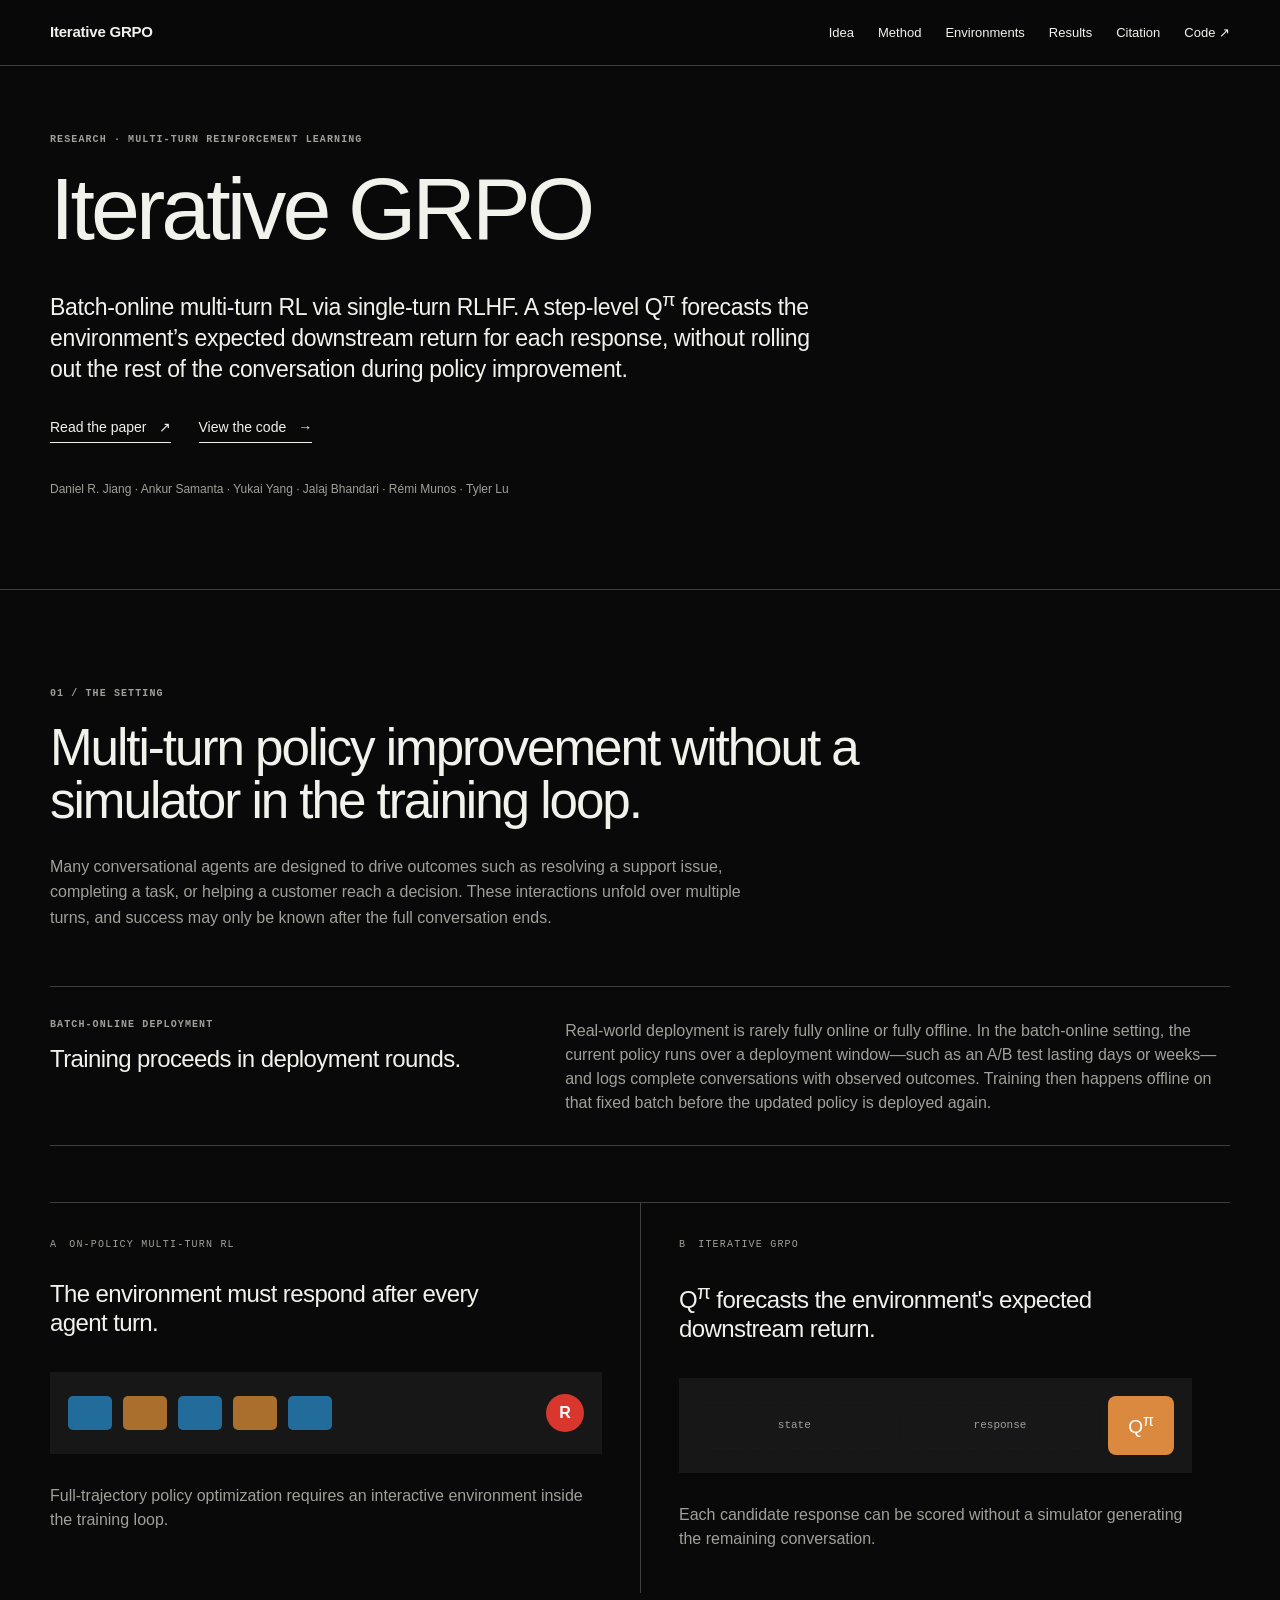
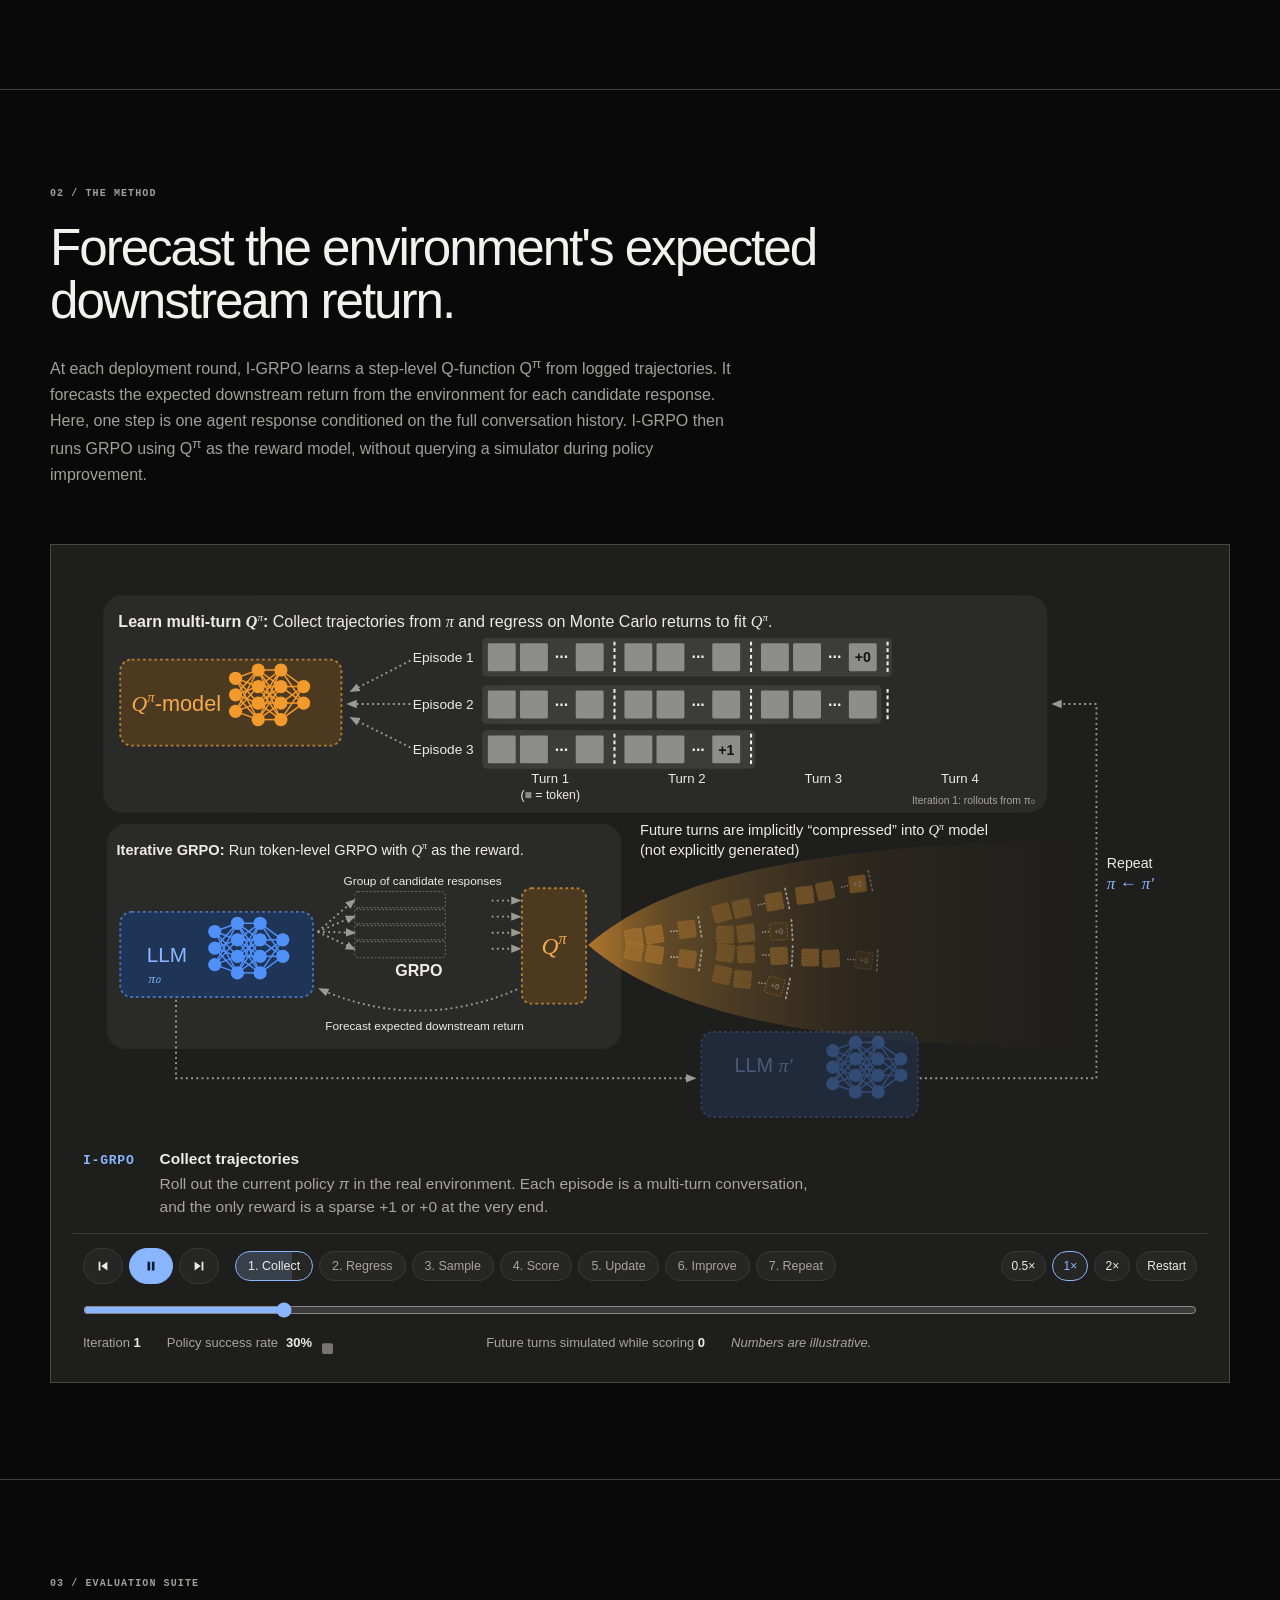
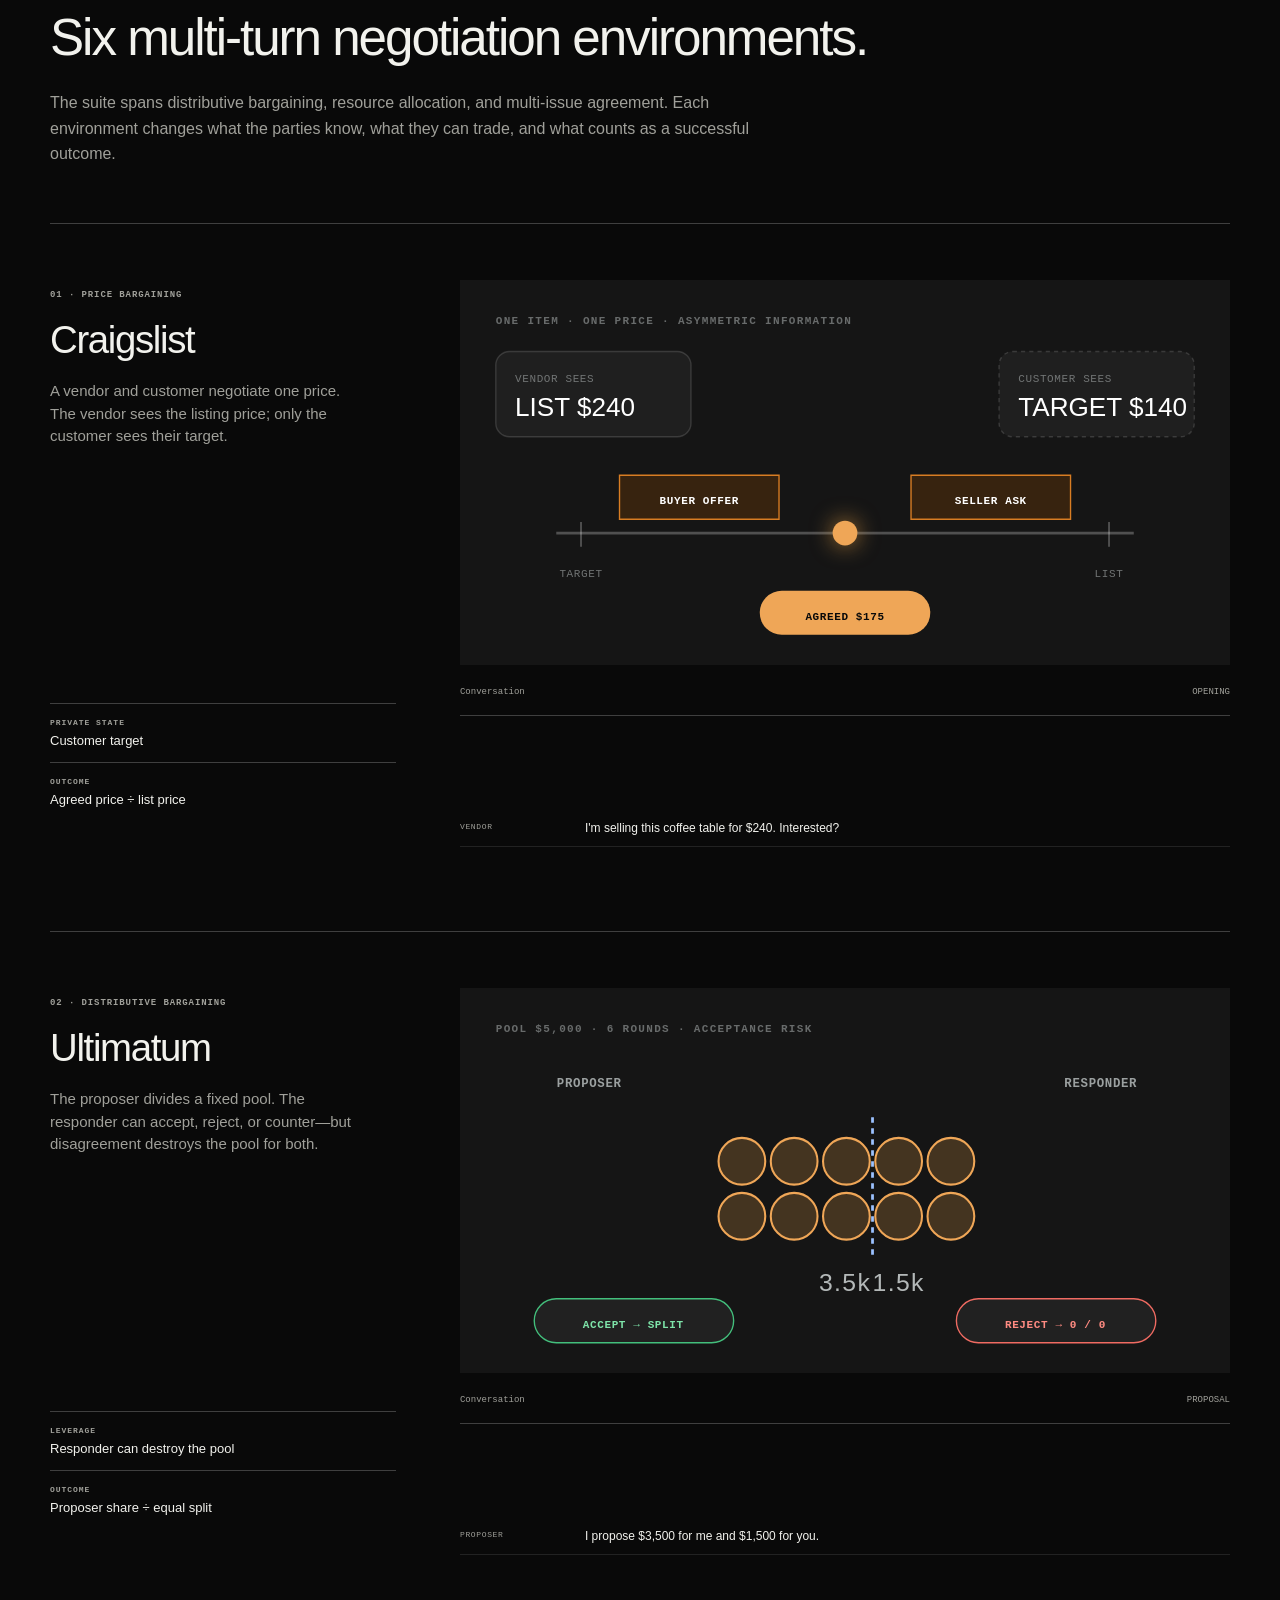
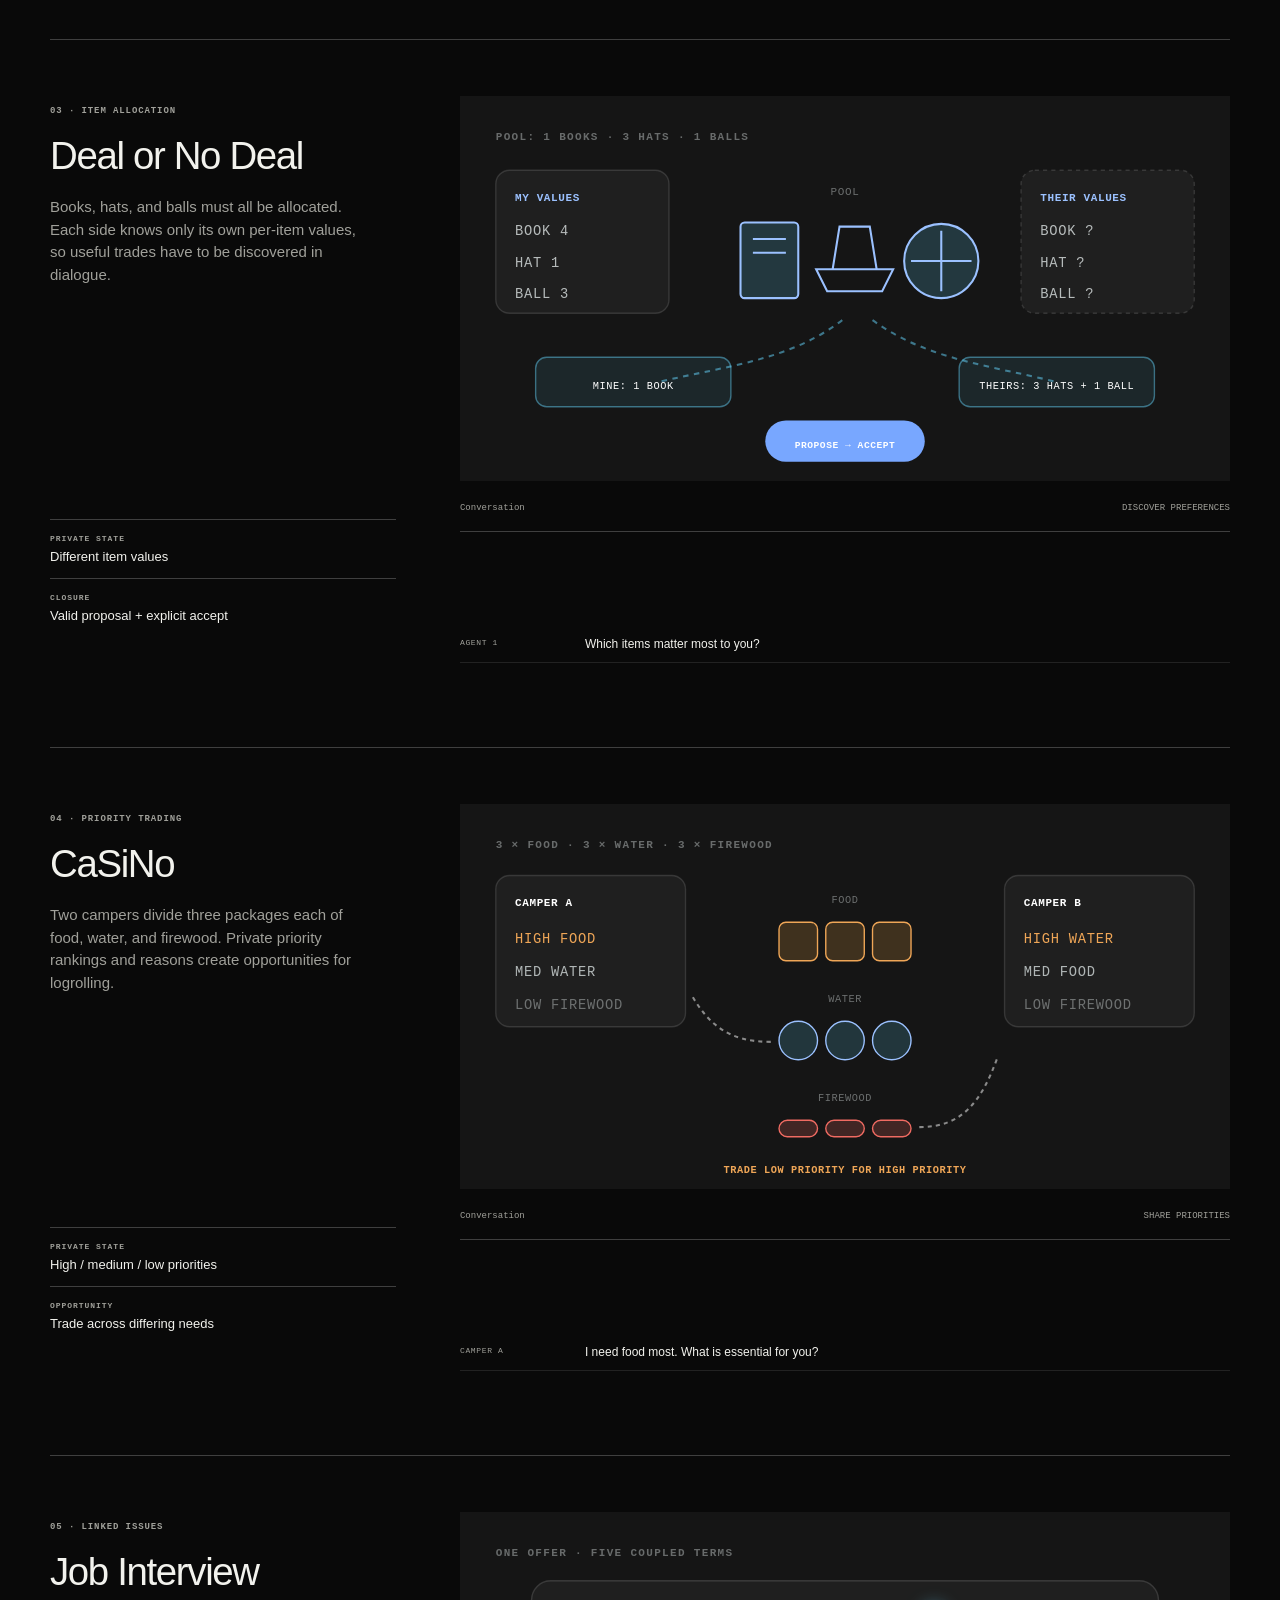
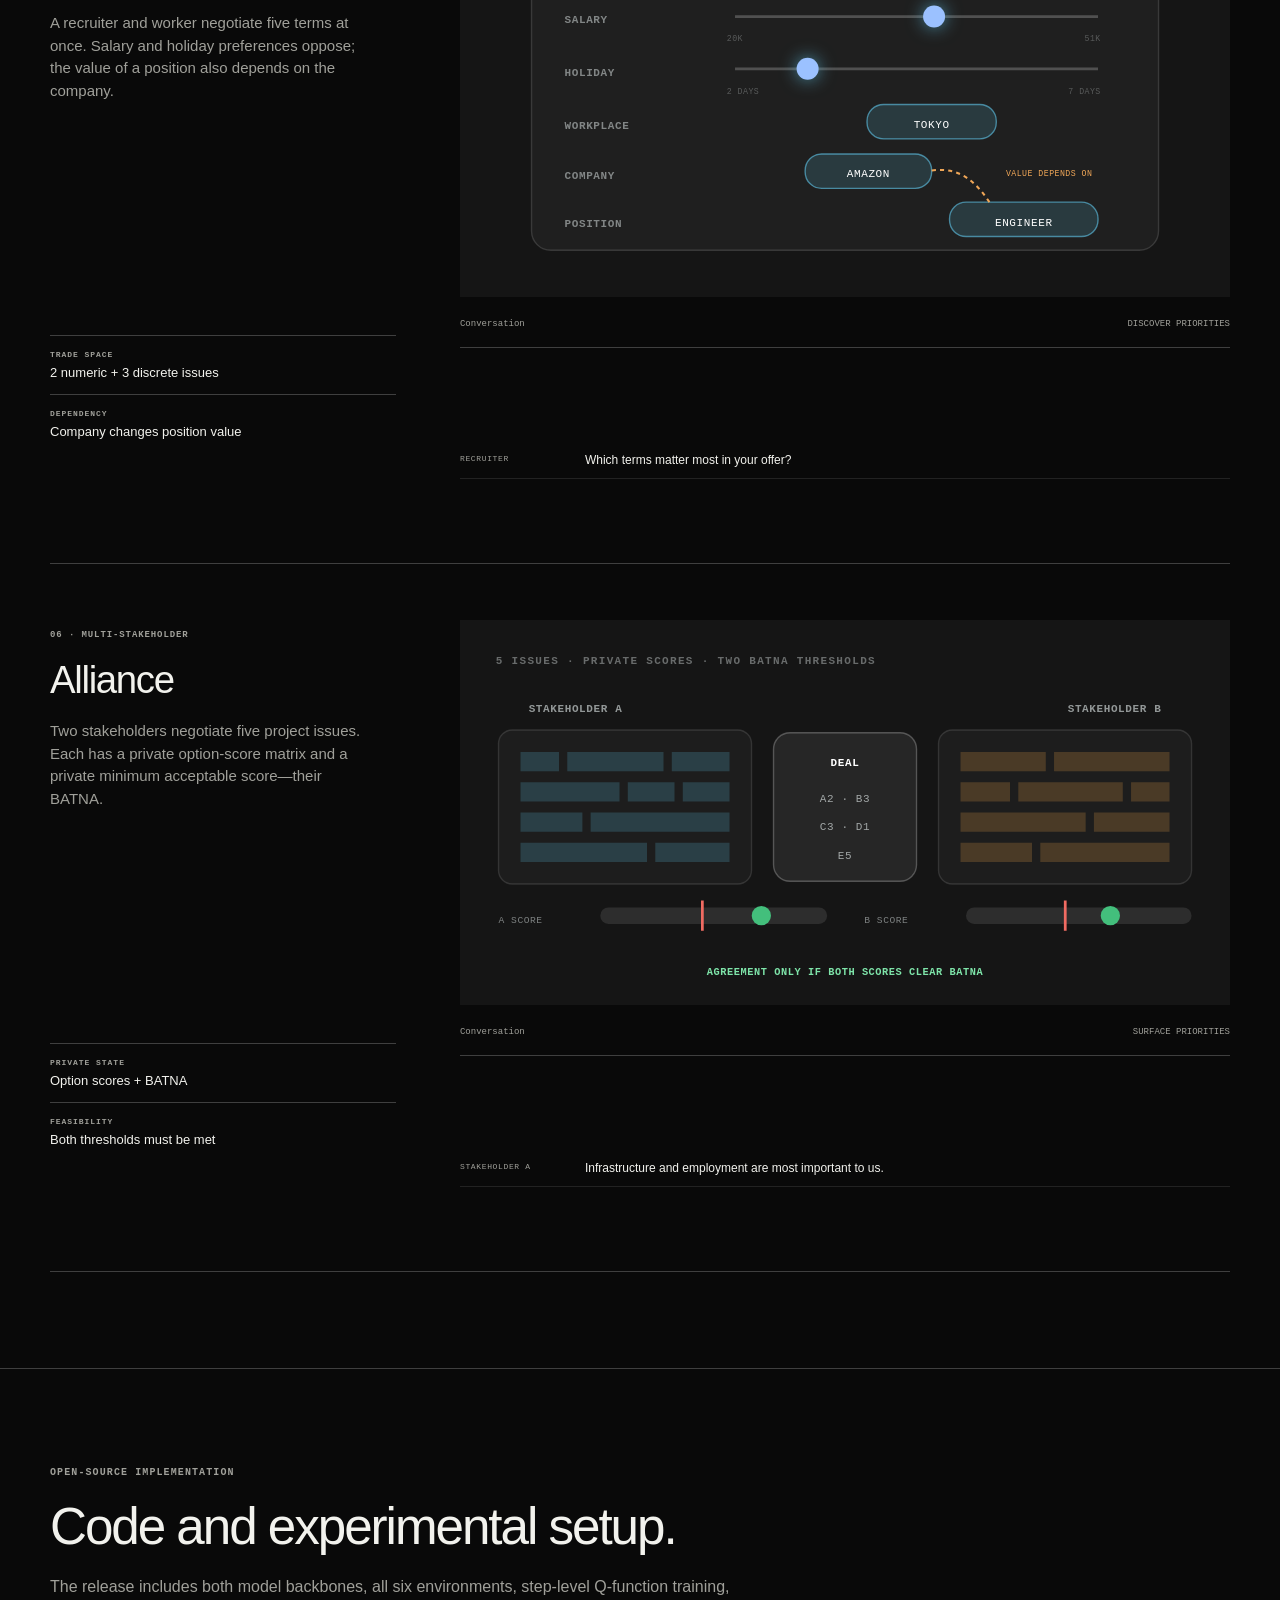
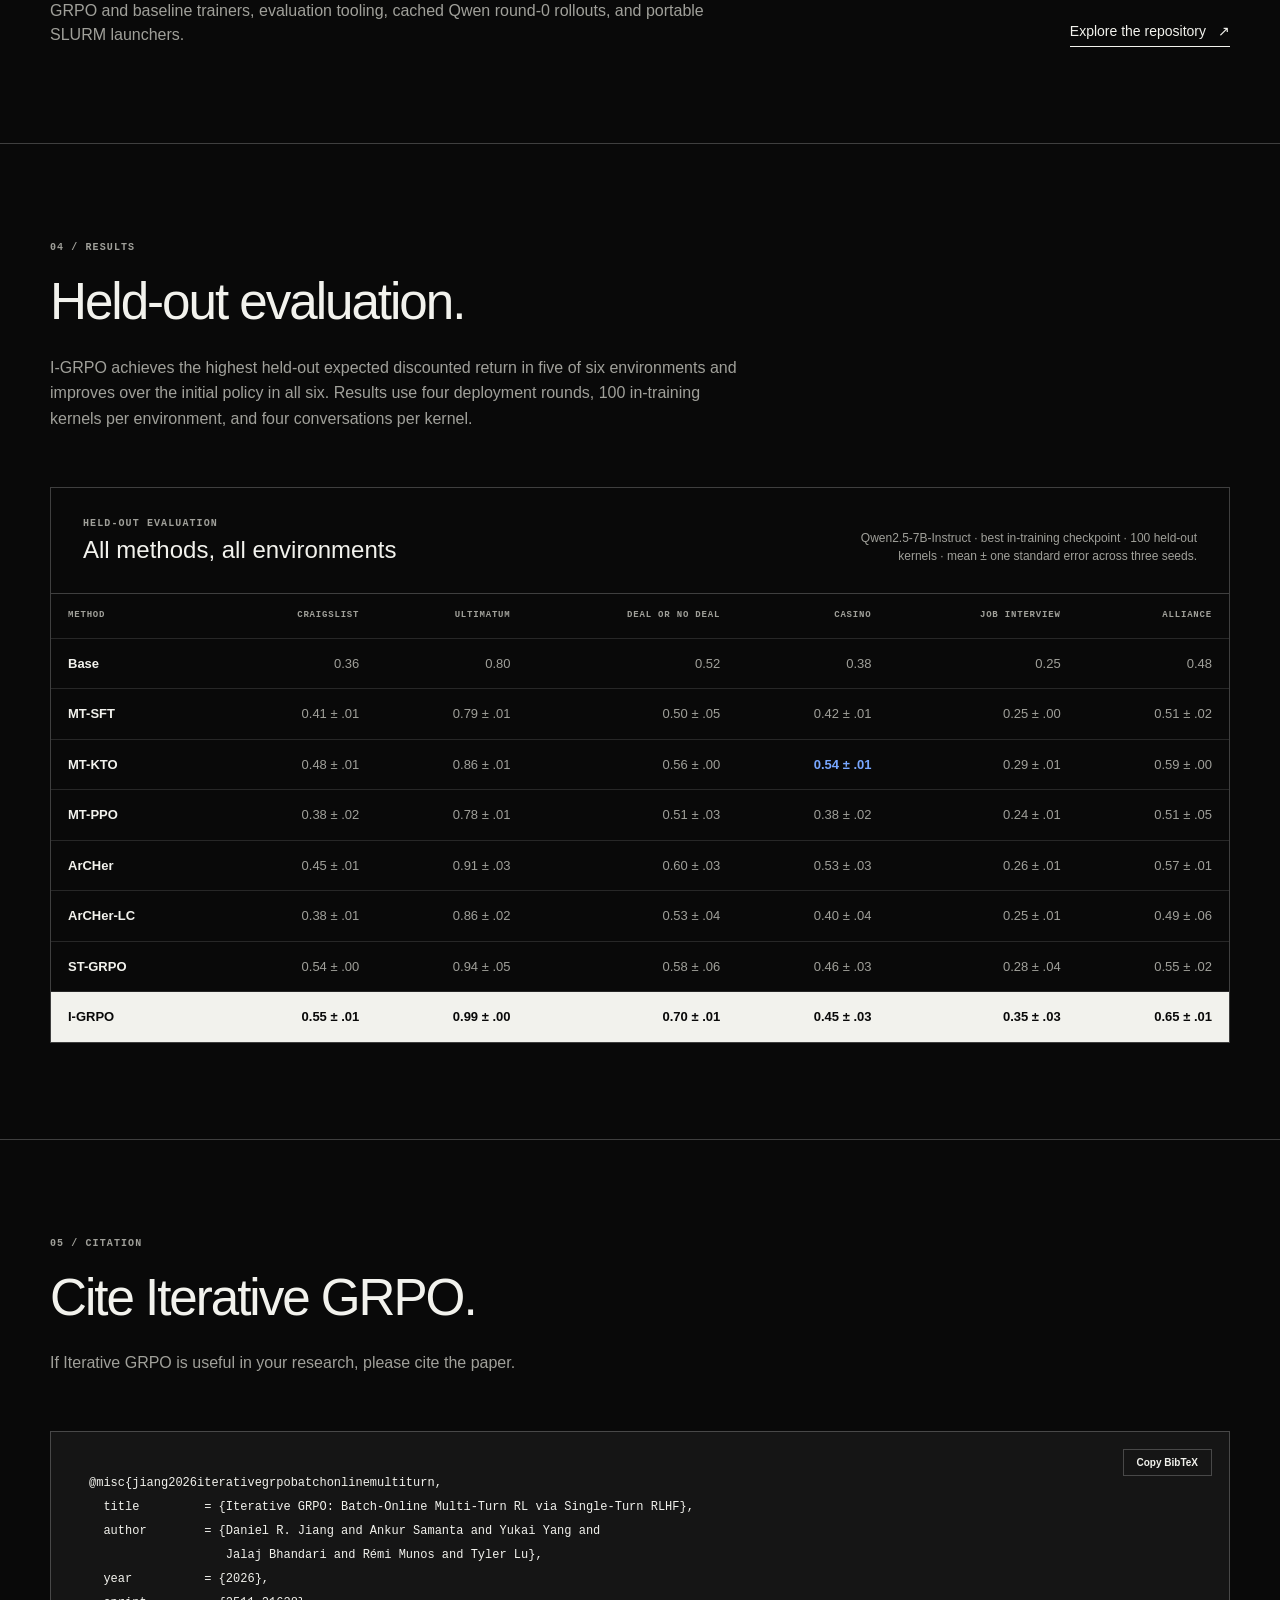
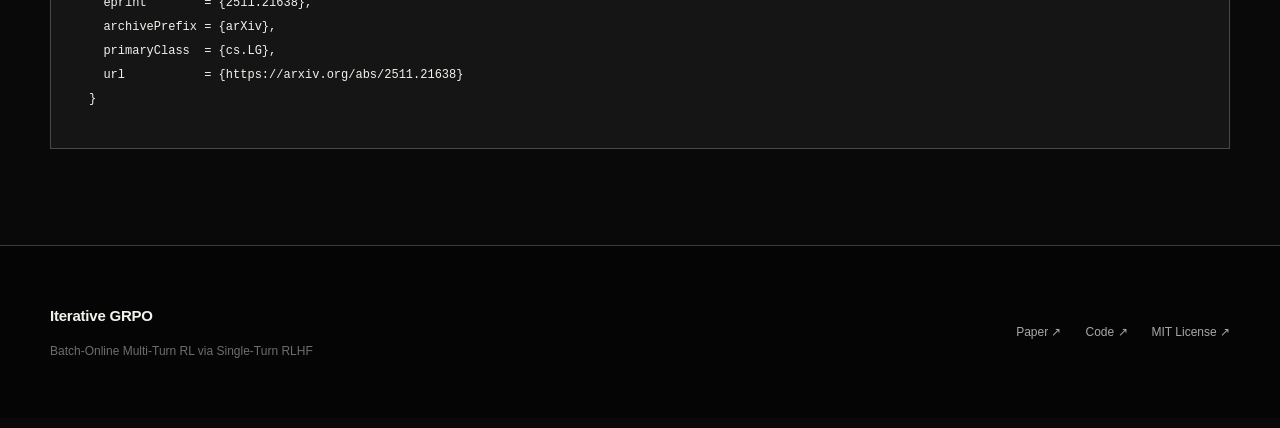
==== commit f7b242b2: "Refine website typography" ====
--- a/site/index.html
+++ b/site/index.html
@@ -3,7 +3,7 @@
 <head>
   <meta charset="utf-8">
   <meta name="viewport" content="width=device-width, initial-scale=1">
-  <meta name="theme-color" content="#081923">
+  <meta name="theme-color" content="#090909">
   <meta name="description" content="Iterative GRPO learns a step-level Q-function from logged conversations and uses it to improve multi-turn policies without a simulator inside the training loop.">
   <meta property="og:type" content="website">
   <meta property="og:title" content="Iterative GRPO — Batch-Online Multi-Turn RL">
--- a/site/styles.css
+++ b/site/styles.css
@@ -794,36 +794,36 @@
 
 .hero {
   min-height: 0;
-  padding-top: 160px;
-  padding-bottom: 112px;
+  padding-top: 132px;
+  padding-bottom: 88px;
   color: var(--ink);
   background: var(--night);
   border-bottom: 1px solid var(--line);
 }
 .hero-inner { display: block; }
-.hero-copy { max-width: 1080px; }
+.hero-copy { max-width: 900px; }
 .eyebrow, .section-number, .result-index { color: var(--muted); font-size: 10px; letter-spacing: .11em; }
-.hero h1 { max-width: none; font-size: clamp(72px, 10vw, 148px); font-weight: 500; letter-spacing: -.065em; line-height: .9; }
-.hero-deck { max-width: 880px; margin-top: 52px; color: var(--ink); font-family: var(--sans); font-size: clamp(22px, 2.5vw, 34px); letter-spacing: -.025em; line-height: 1.2; }
-.hero-actions { gap: 28px; margin-top: 40px; }
+.hero h1 { max-width: none; font-size: clamp(52px, 7vw, 88px); font-weight: 500; letter-spacing: -.045em; line-height: .96; }
+.hero-deck { max-width: 760px; margin-top: 36px; color: var(--ink); font-family: var(--sans); font-size: clamp(18px, 1.8vw, 24px); letter-spacing: -.015em; line-height: 1.35; }
+.hero-actions { gap: 28px; margin-top: 32px; }
 .button { padding: 0 0 4px; border: 0; border-bottom: 1px solid currentColor; border-radius: 0; font-size: 14px; font-weight: 500; }
 .button:hover { color: var(--blue); background: transparent; transform: none; }
 .button-primary, .button-secondary, .button-dark { color: var(--ink); background: transparent; }
-.authors { max-width: none; margin-top: 46px; color: var(--muted); font-size: 12px; }
-
-.section { padding-top: 120px; padding-bottom: 120px; }
+.authors { max-width: none; margin-top: 36px; color: var(--muted); font-size: 12px; }
+
+.section { padding-top: 96px; padding-bottom: 96px; }
 .problem, .method, .environments, .release, .citation, .results { color: var(--ink); background: var(--night); }
 .section + .section { border-top: 1px solid var(--line); }
-.section-heading { max-width: 1000px; margin-bottom: 72px; }
-.section-heading.narrow { max-width: 840px; }
-.section-heading h2, .release-card h2 { font-family: var(--sans); font-size: clamp(46px, 6vw, 82px); font-weight: 500; letter-spacing: -.055em; line-height: .98; }
+.section-heading { max-width: 840px; margin-bottom: 56px; }
+.section-heading.narrow { max-width: 780px; }
+.section-heading h2, .release-card h2 { font-family: var(--sans); font-size: clamp(34px, 4vw, 54px); font-weight: 500; letter-spacing: -.04em; line-height: 1.04; }
 .section-heading h2 em, .results .section-heading h2 em { color: inherit; font-style: normal; }
-.section-heading > p:last-child, .results .section-heading > p:last-child { max-width: 760px; color: var(--muted); font-size: 17px; }
+.section-heading > p:last-child, .results .section-heading > p:last-child { max-width: 700px; color: var(--muted); font-size: 16px; line-height: 1.6; }
 
 .deployment-context {
-  gap: 90px;
-  margin-bottom: 68px;
-  padding: 34px 0;
+  gap: 72px;
+  margin-bottom: 56px;
+  padding: 30px 0;
   border: solid var(--line);
   border-width: 1px 0;
   border-radius: 0;
@@ -832,6 +832,7 @@
 .deployment-context::after { display: none; }
 .deployment-context .section-number { color: var(--muted); }
 .deployment-context h3, .comparison-card h3 { font-family: var(--sans); letter-spacing: -.025em; }
+.deployment-context h3, .comparison-card h3, .table-heading h3 { font-size: 24px; line-height: 1.2; }
 
 .comparison-grid { gap: 0; border-top: 1px solid var(--line); }
 .comparison-card, .comparison-card.igrpo {
@@ -853,7 +854,7 @@
   grid-template-columns: minmax(260px, .62fr) minmax(0, 1.38fr);
   grid-template-areas: "copy scene" "facts dialogue";
   column-gap: 64px;
-  padding: 68px 0;
+  padding: 56px 0;
   overflow: visible;
   border: 0;
   border-top: 1px solid var(--line);
@@ -865,7 +866,7 @@
 .env-card:hover { border-color: var(--line); box-shadow: none; transform: none; }
 .env-card header { grid-area: copy; min-height: 0; padding: 0; }
 .env-card header > span { color: var(--muted); font-size: 9px; letter-spacing: .1em; }
-.env-card h3 { margin-top: 20px; font-family: var(--sans); font-size: clamp(38px, 4vw, 58px); font-weight: 500; letter-spacing: -.045em; }
+.env-card h3 { margin-top: 16px; font-family: var(--sans); font-size: clamp(28px, 3vw, 42px); font-weight: 500; letter-spacing: -.035em; line-height: 1.05; }
 .env-card header p { max-width: 38ch; margin-top: 20px; color: var(--muted); font-size: 15px; line-height: 1.5; }
 .env-scene { grid-area: scene; background: #151515; }
 .env-dialogue {
@@ -928,13 +929,13 @@
 @media (max-width: 720px) {
   .site-header { min-height: 60px; }
   .js .site-nav { top: 59px; color: var(--ink); background: rgba(9, 9, 9, .98); border-bottom: 1px solid var(--line); }
-  .hero { padding-top: 118px; padding-bottom: 76px; }
-  .hero h1 { font-size: clamp(62px, 20vw, 96px); }
-  .hero-deck { margin-top: 36px; font-size: 21px; }
+  .hero { padding-top: 104px; padding-bottom: 64px; }
+  .hero h1 { font-size: clamp(44px, 14vw, 58px); }
+  .hero-deck { margin-top: 28px; font-size: 18px; }
   .hero-actions { align-items: flex-start; }
-  .section { padding-top: 82px; padding-bottom: 82px; }
+  .section { padding-top: 68px; padding-bottom: 68px; }
   .comparison-card + .comparison-card { padding-left: 0; border-top: 1px solid var(--line); border-left: 0; }
-  .env-card { padding: 52px 0; }
+  .env-card { padding: 44px 0; }
   .env-card header { padding: 0; }
   .env-dialogue { min-height: 230px; padding-right: 0; padding-left: 0; }
   .dialogue-turn, .dialogue-turn.right { grid-template-columns: 72px minmax(0, 1fr); padding-left: 0; }
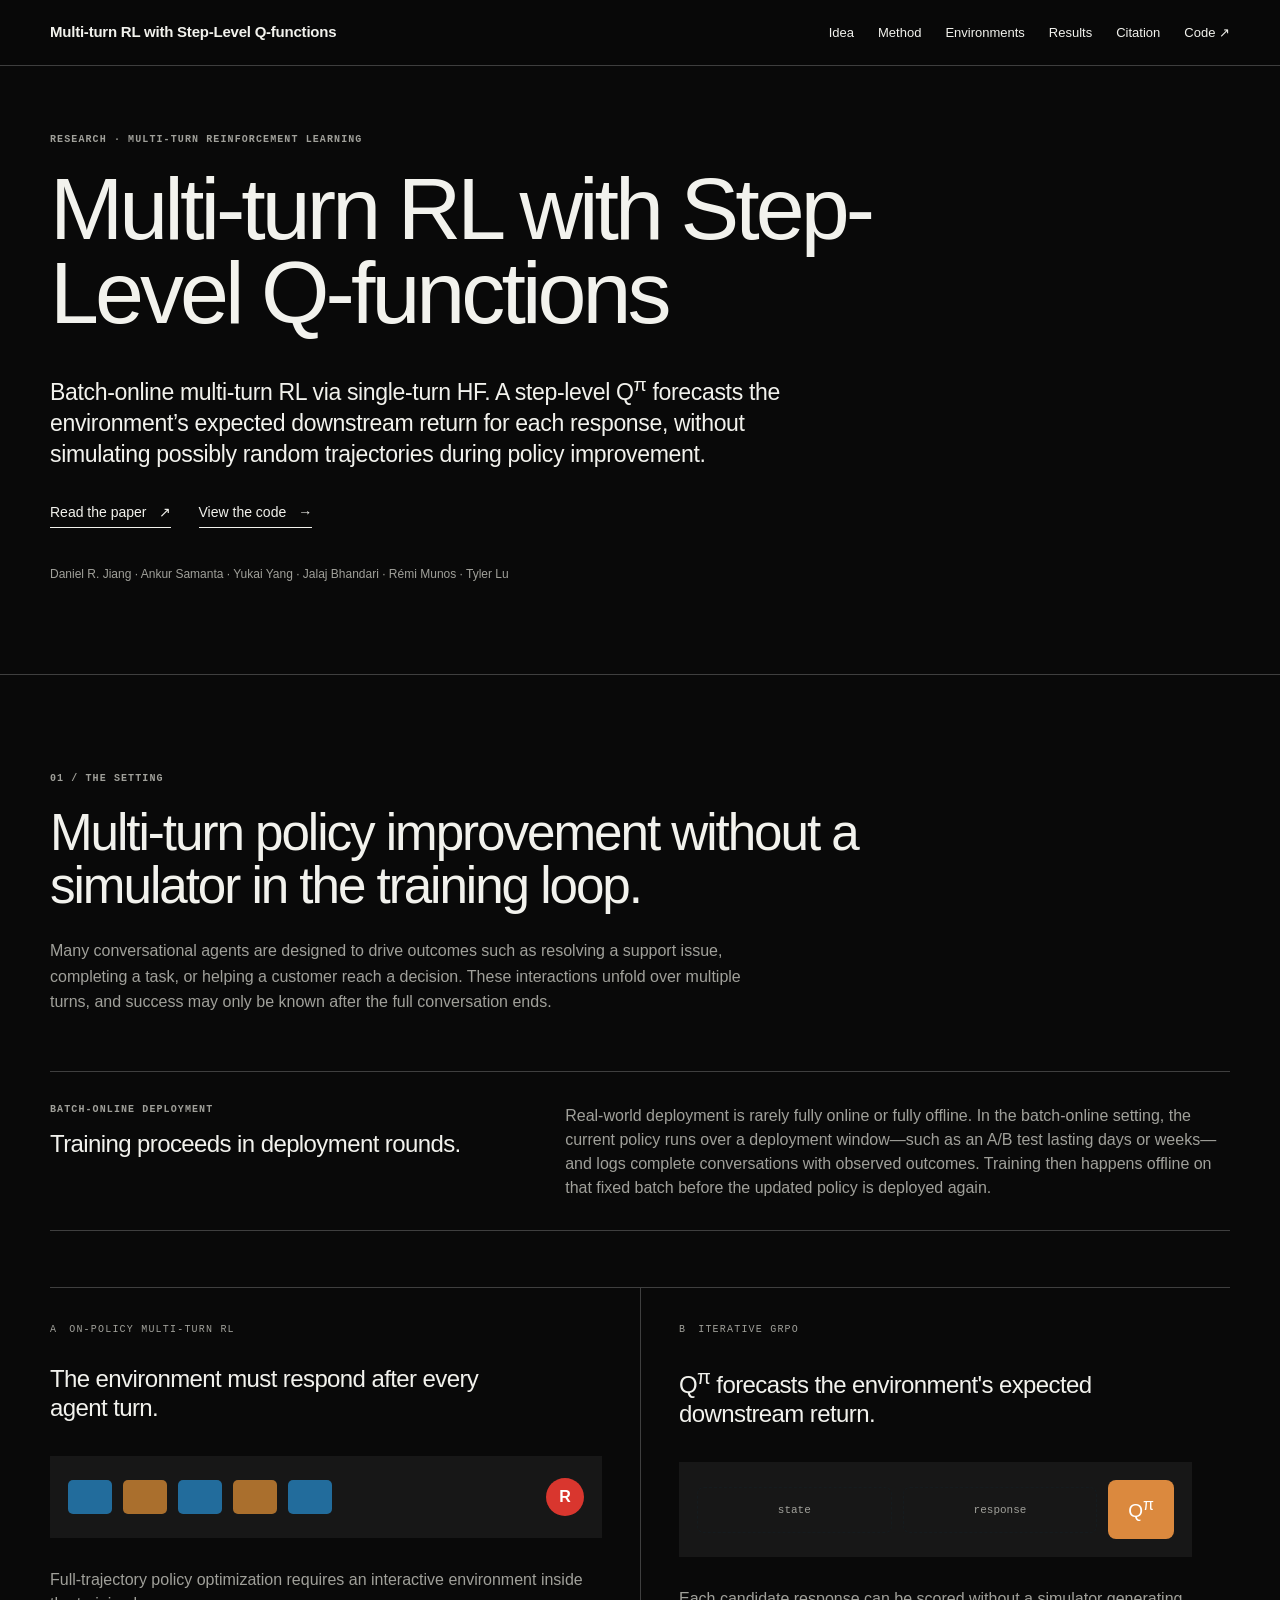
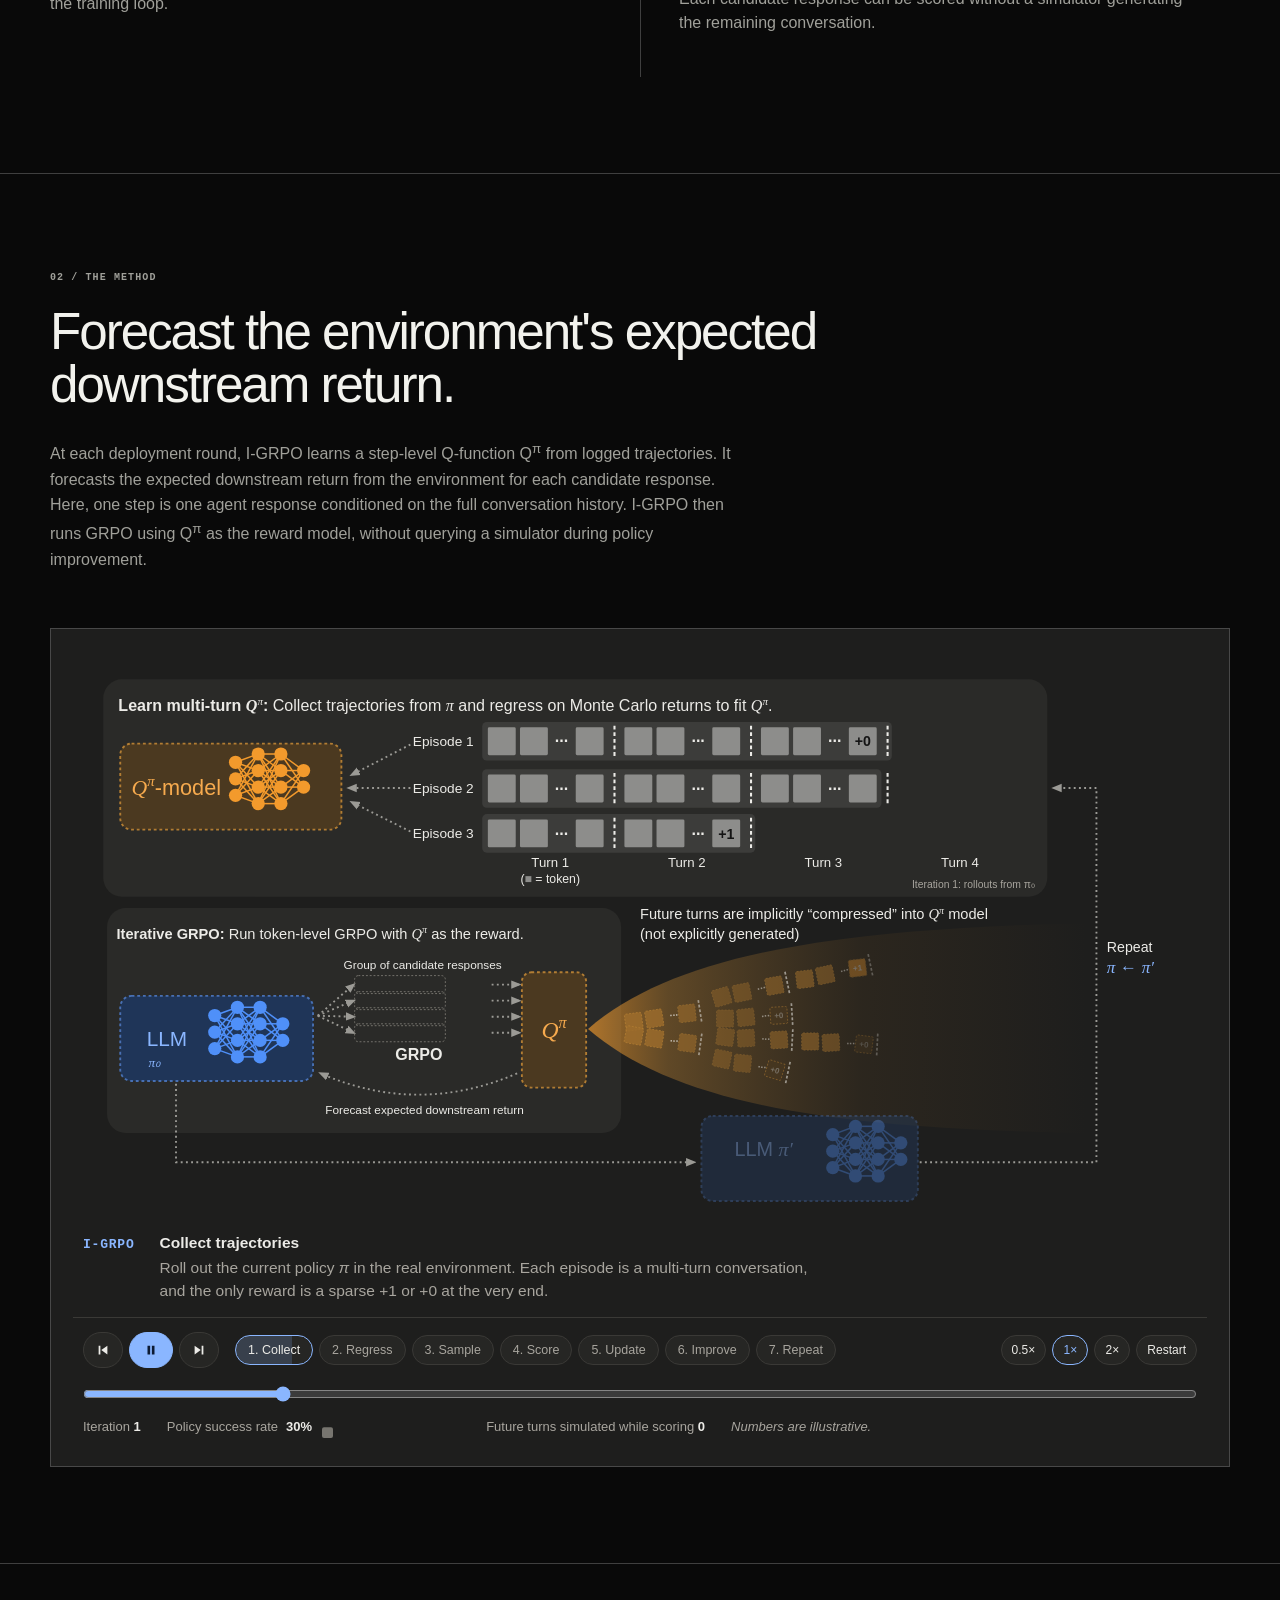
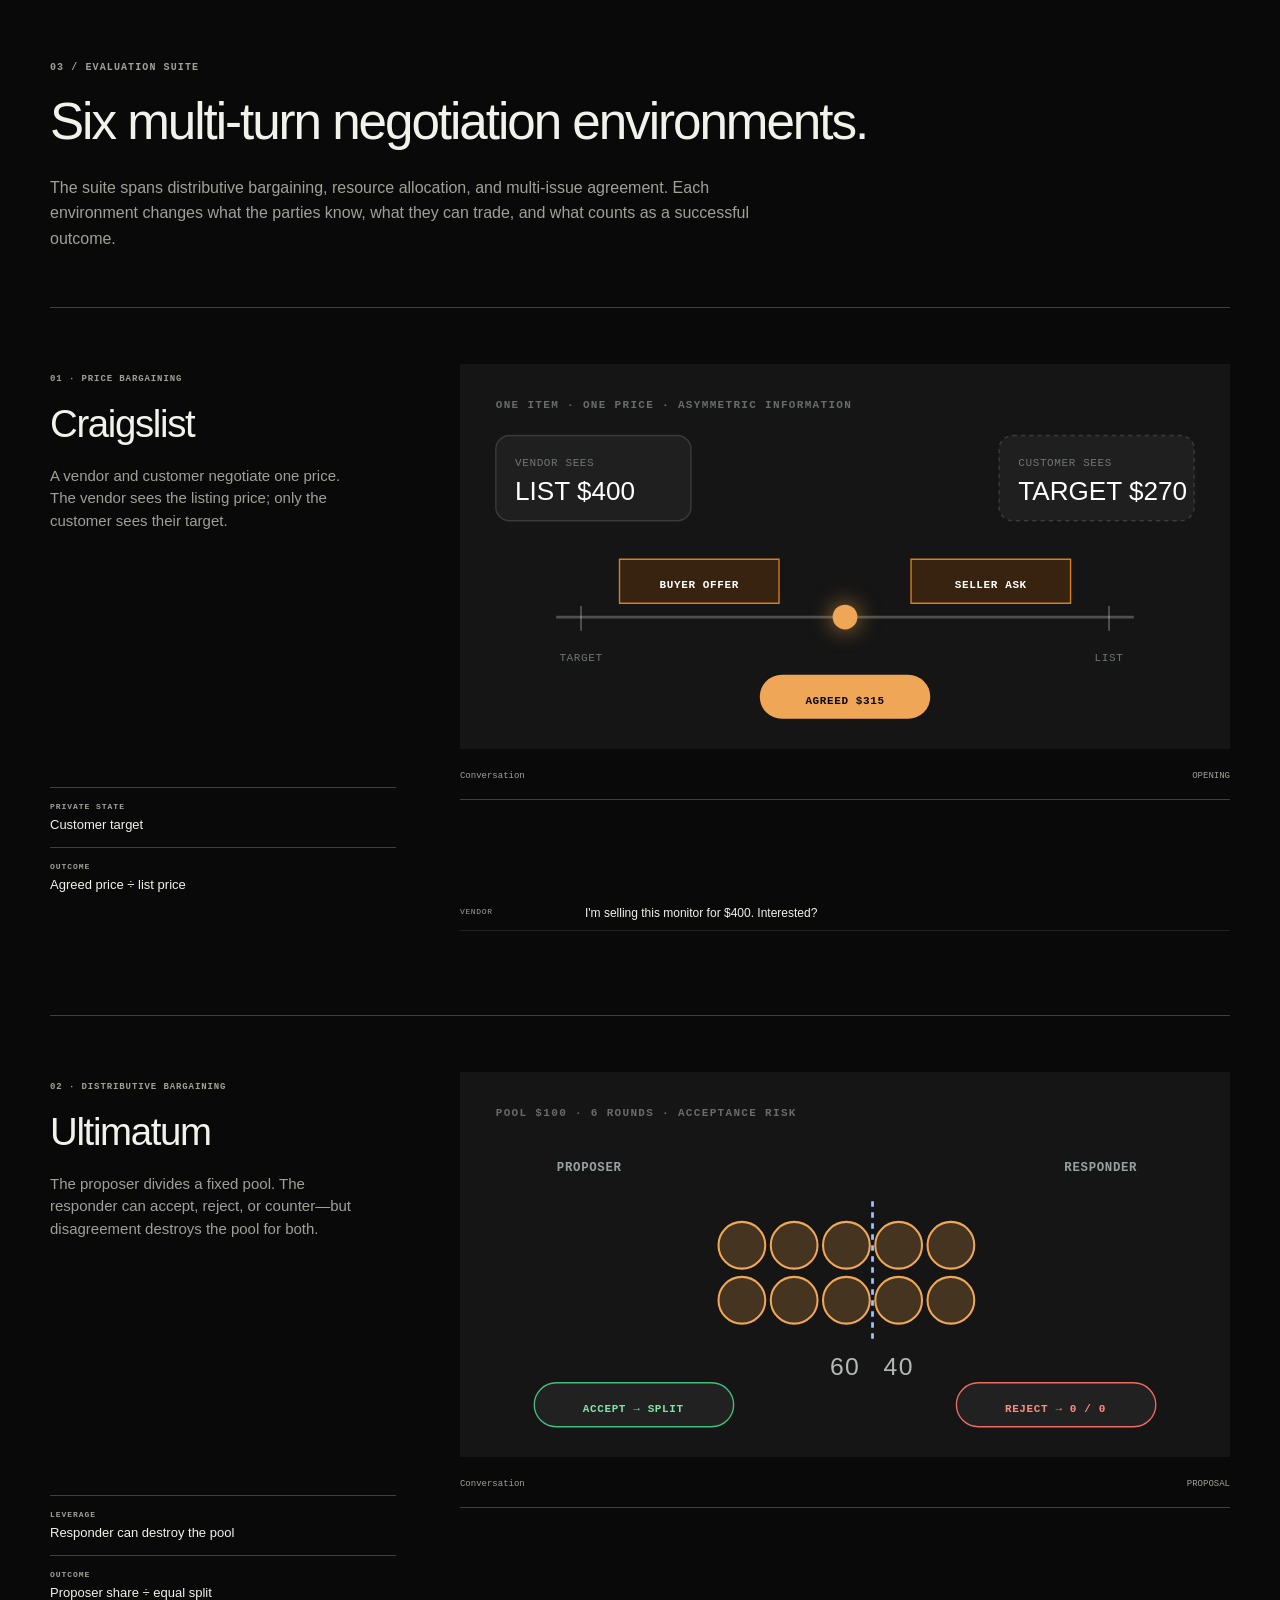
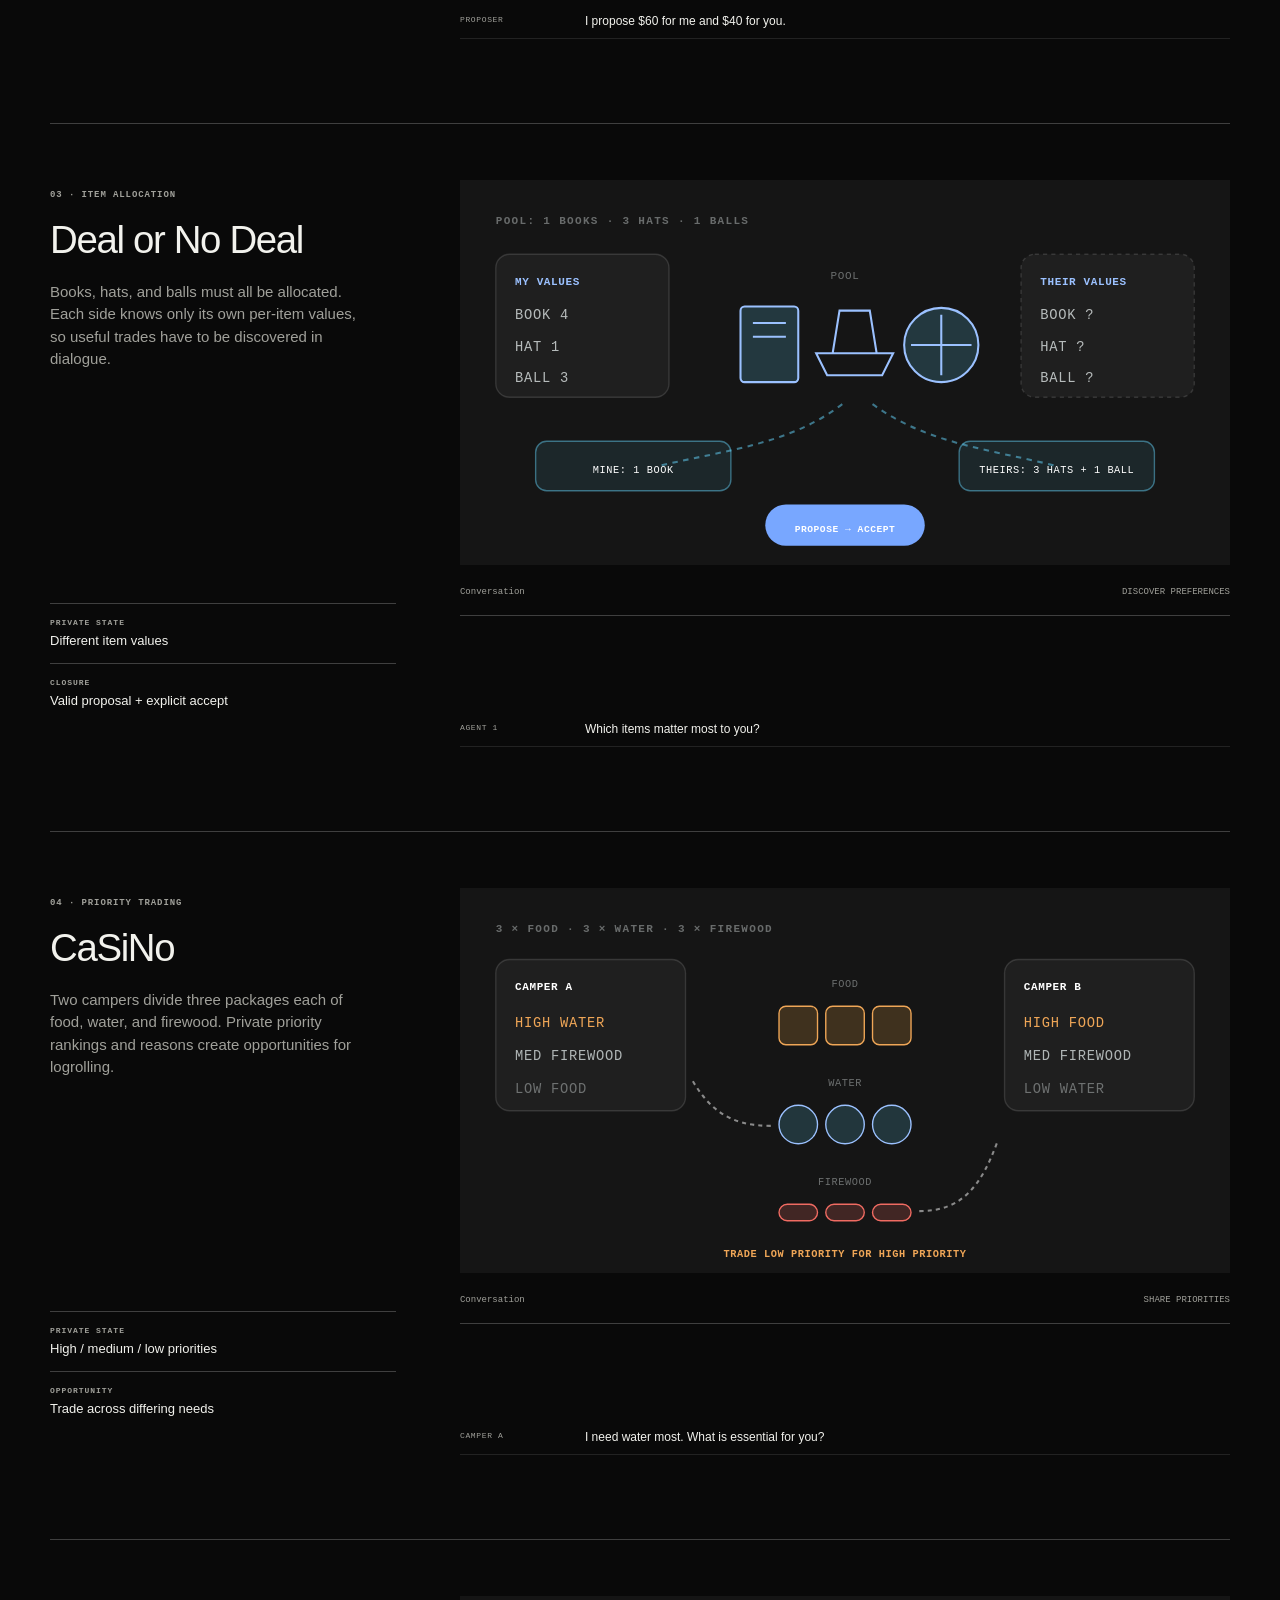
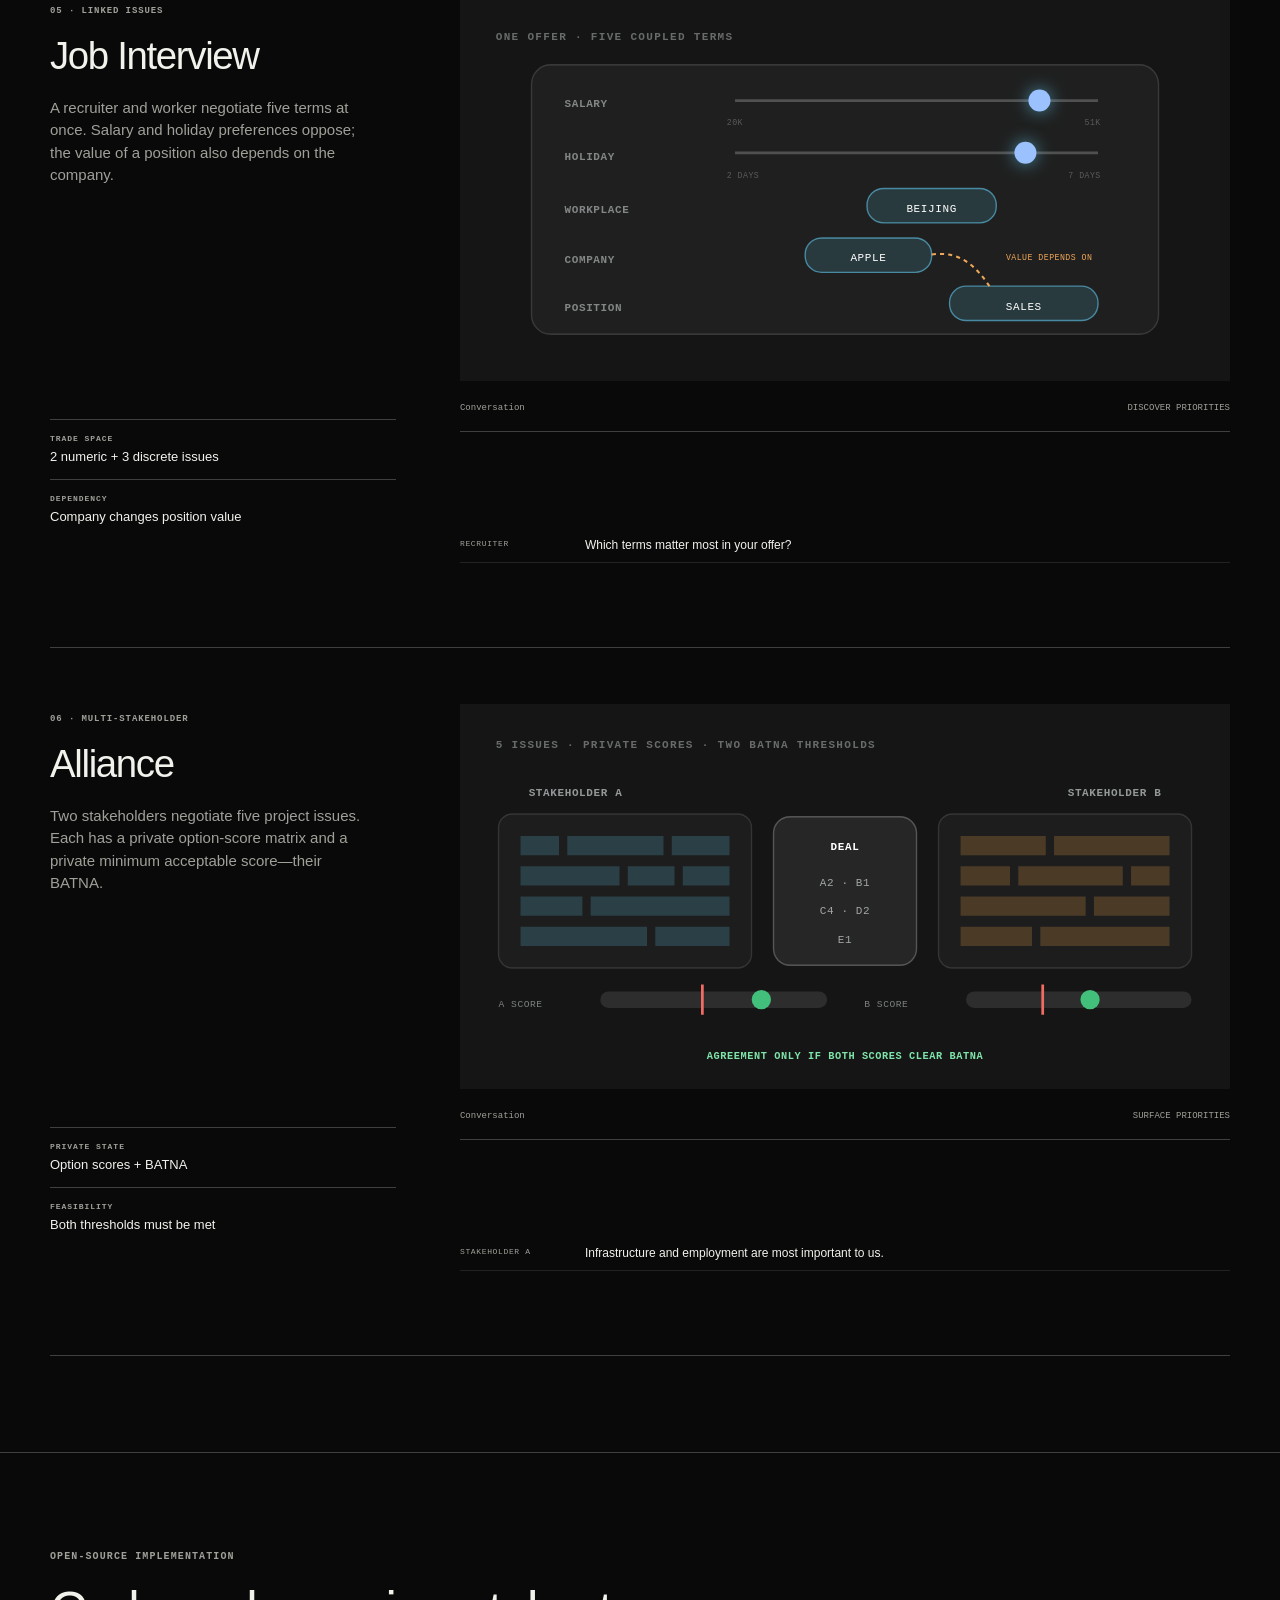
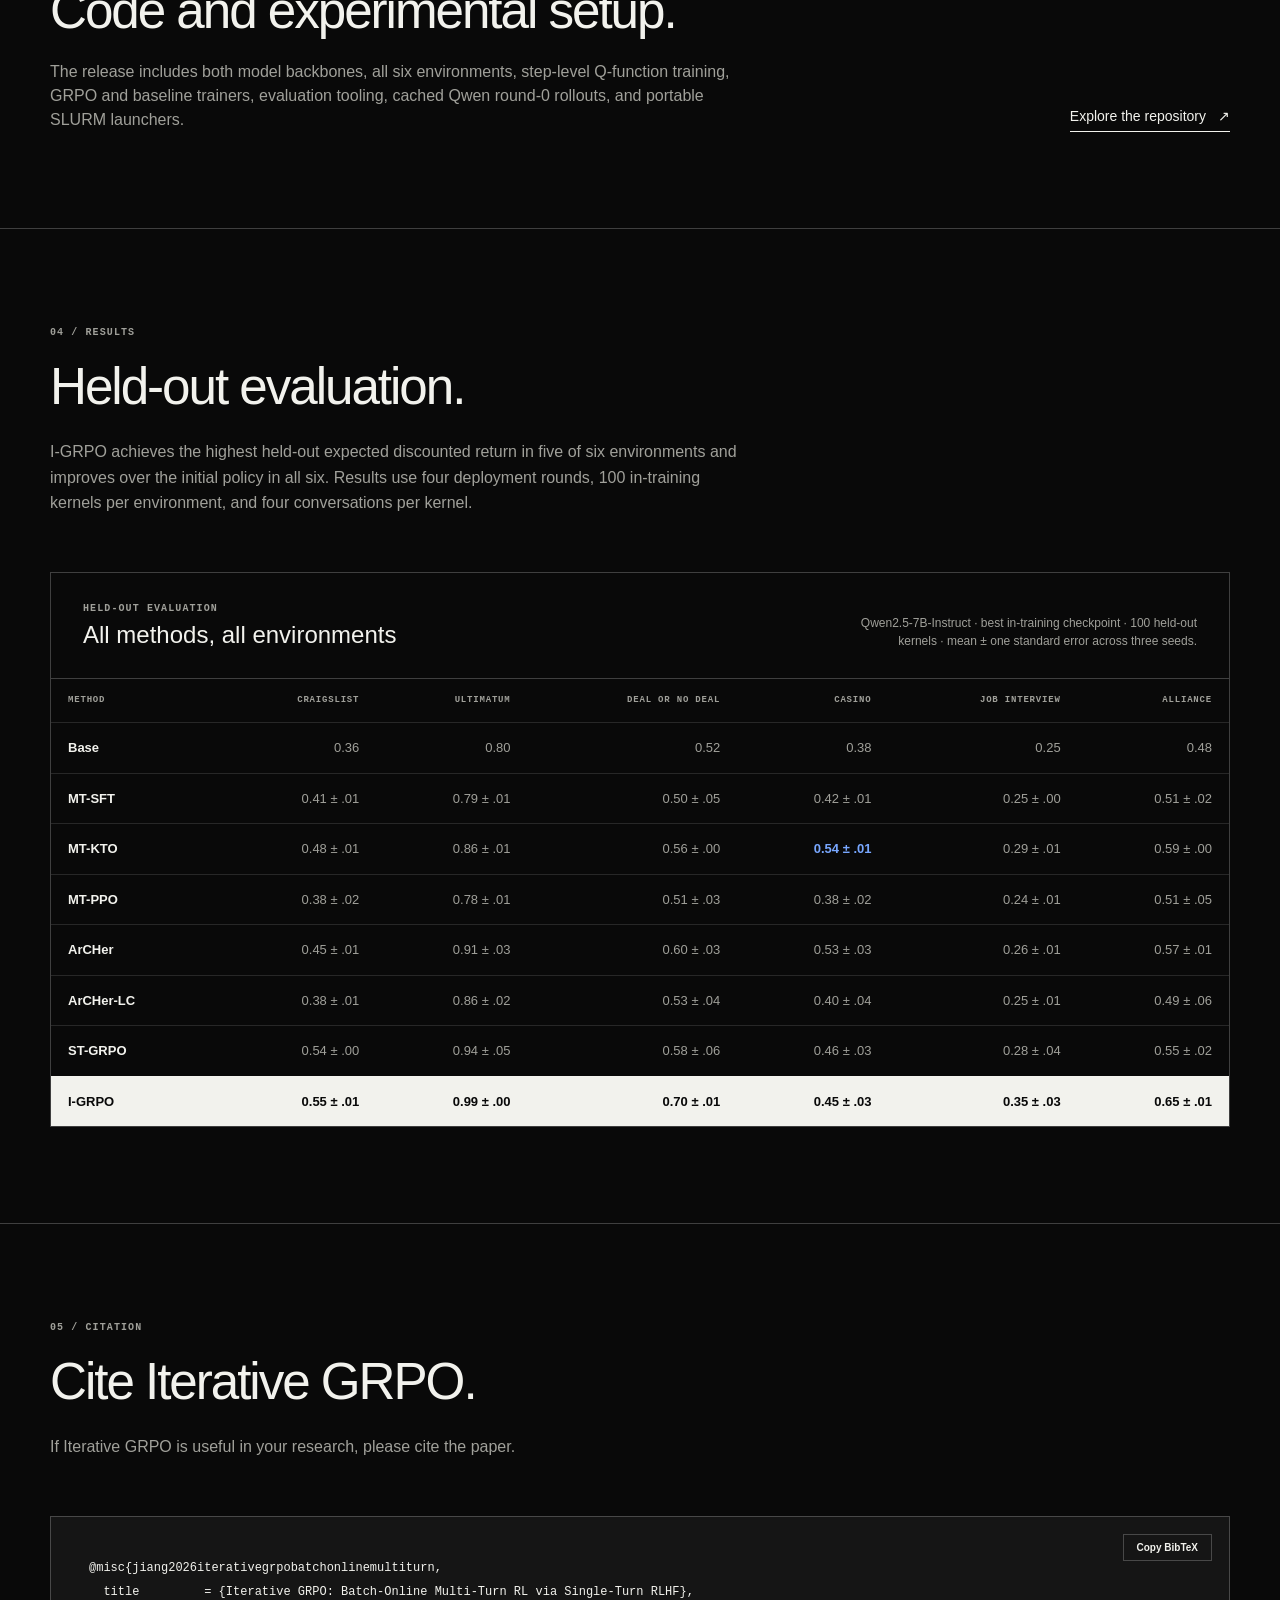
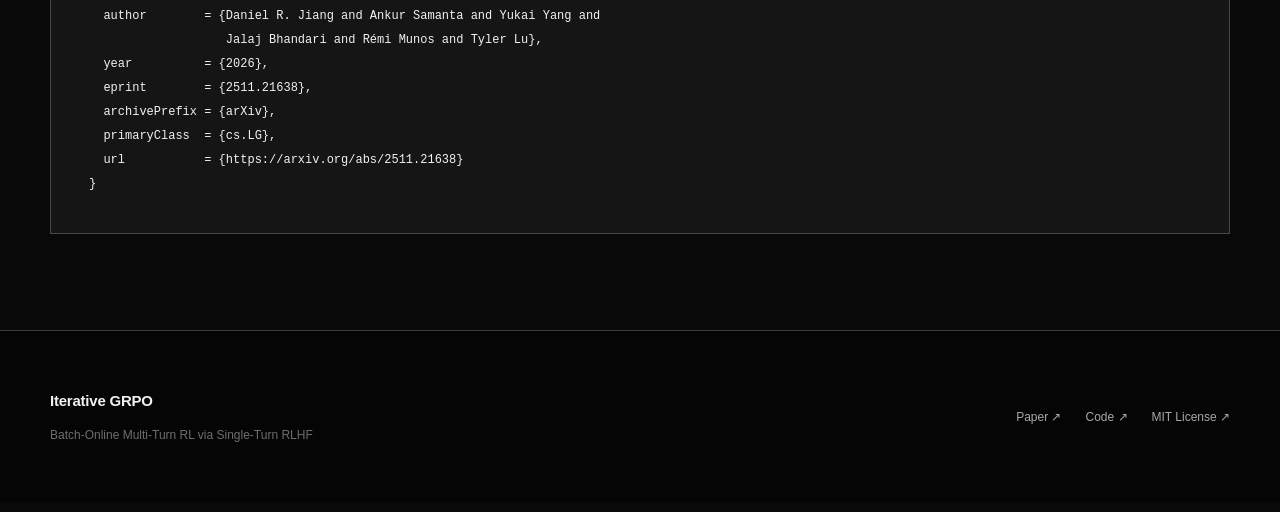
==== commit 8ddff436: "Update index.html some minor changes" ====
--- a/site/index.html
+++ b/site/index.html
@@ -11,7 +11,7 @@
   <meta property="og:url" content="https://iterativegrpo.github.io/">
   <meta property="og:image" content="https://iterativegrpo.github.io/assets/igrpo_method.png">
   <meta name="twitter:card" content="summary_large_image">
-  <title>Iterative GRPO — Multi-Turn RL via Single-Turn RLHF</title>
+  <title>Multi-Turn RL via Iterative Single-Turn RL</title>
   <link rel="icon" href="assets/favicon.svg" type="image/svg+xml">
   <script>document.documentElement.classList.add('js')</script>
   <link rel="stylesheet" href="styles.css">
@@ -21,7 +21,7 @@
   <a class="skip-link" href="#main">Skip to content</a>
   <header class="site-header" data-header>
     <a class="wordmark" href="#top" aria-label="Iterative GRPO home">
-      <span>Iterative GRPO</span>
+      <span>Multi-turn RL with Step-Level Q-functions</span>
     </a>
     <button class="nav-toggle" type="button" aria-expanded="false" aria-controls="site-nav">
       <span></span><span></span><span></span>
@@ -42,11 +42,11 @@
       <div class="hero-inner">
         <div class="hero-copy">
           <p class="eyebrow reveal">Research · Multi-turn reinforcement learning</p>
-          <h1 class="reveal">Iterative GRPO</h1>
+          <h1 class="reveal">Multi-turn RL with Step-Level Q-functions</h1>
           <p class="hero-deck reveal">
-            Batch-online multi-turn RL via single-turn RLHF. A step-level Q<sup>π</sup>
+            Batch-online multi-turn RL via single-turn HF. A step-level Q<sup>π</sup>
             forecasts the environment’s expected downstream return for each response,
-            without rolling out the rest of the conversation during policy improvement.
+            without simulating possibly random trajectories during policy improvement.
           </p>
           <div class="hero-actions reveal">
             <a class="button button-primary" href="https://arxiv.org/abs/2511.21638">Read the paper <span aria-hidden="true">↗</span></a>
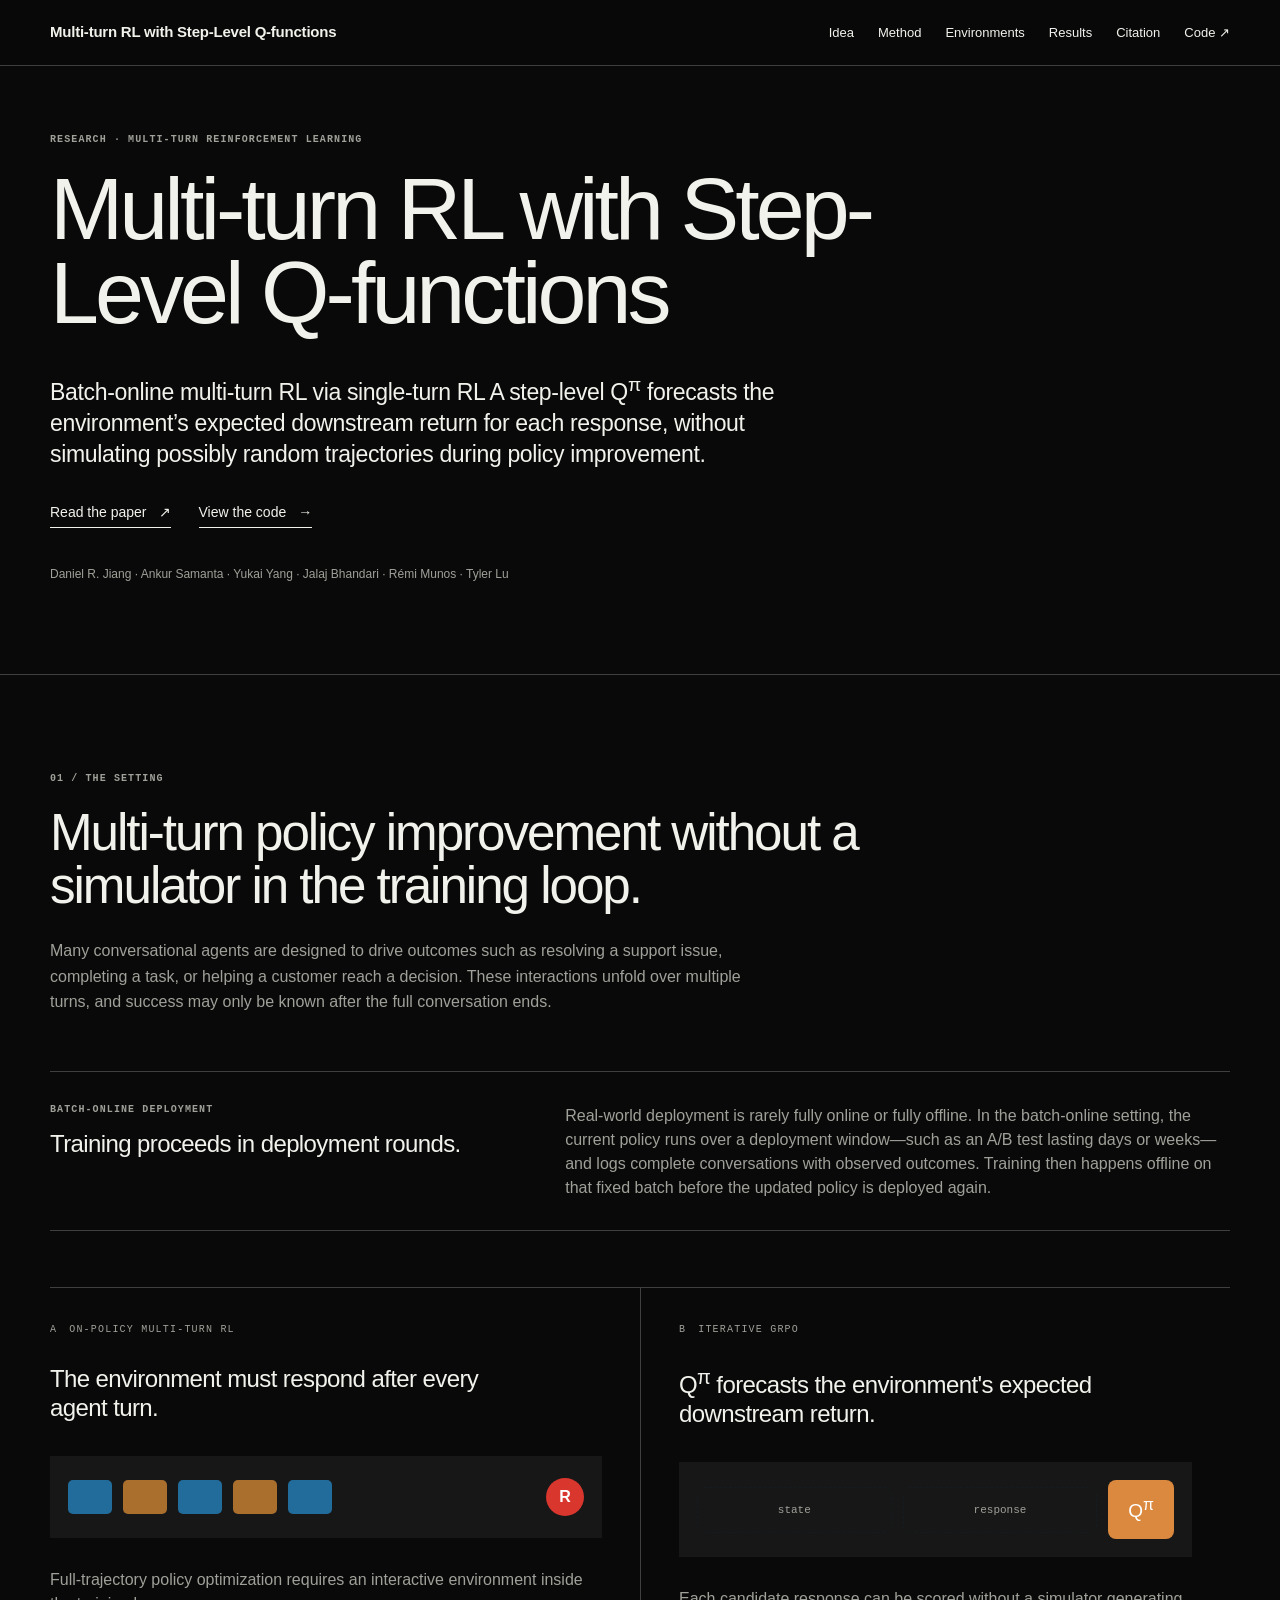
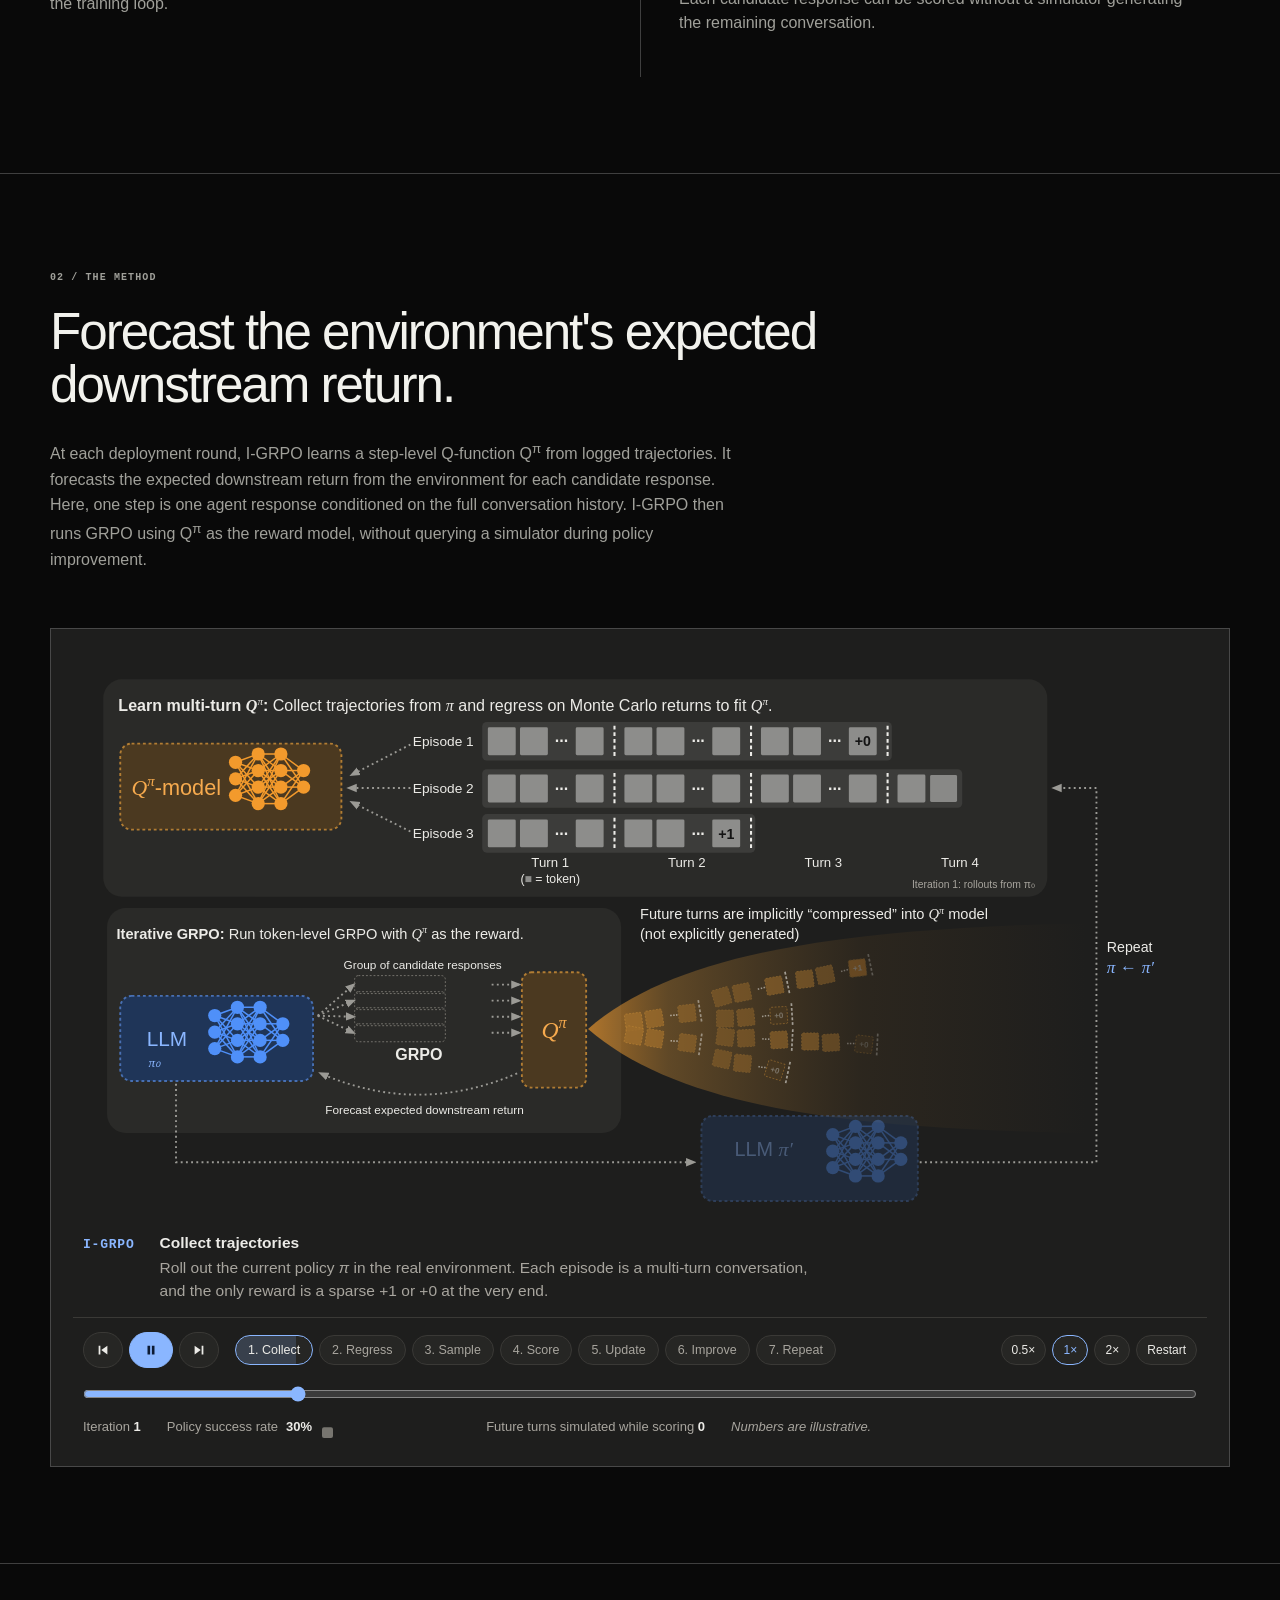
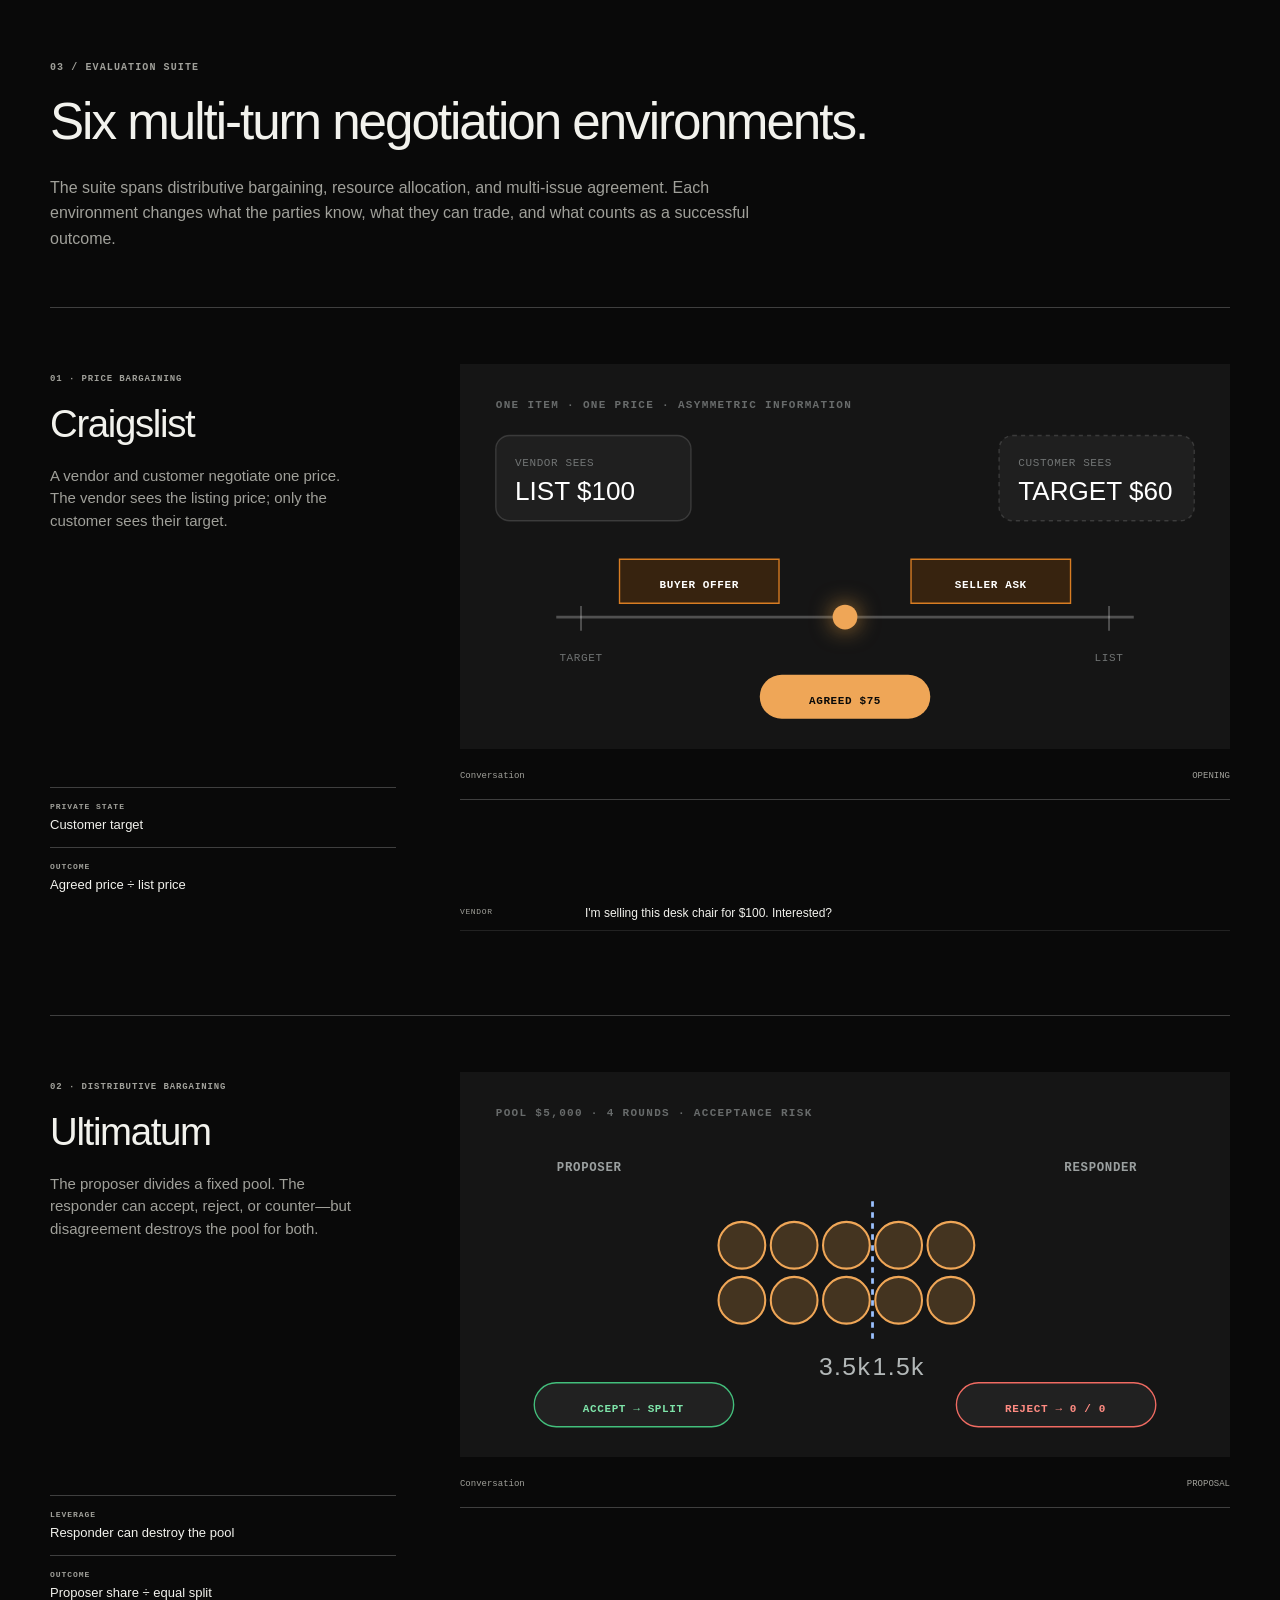
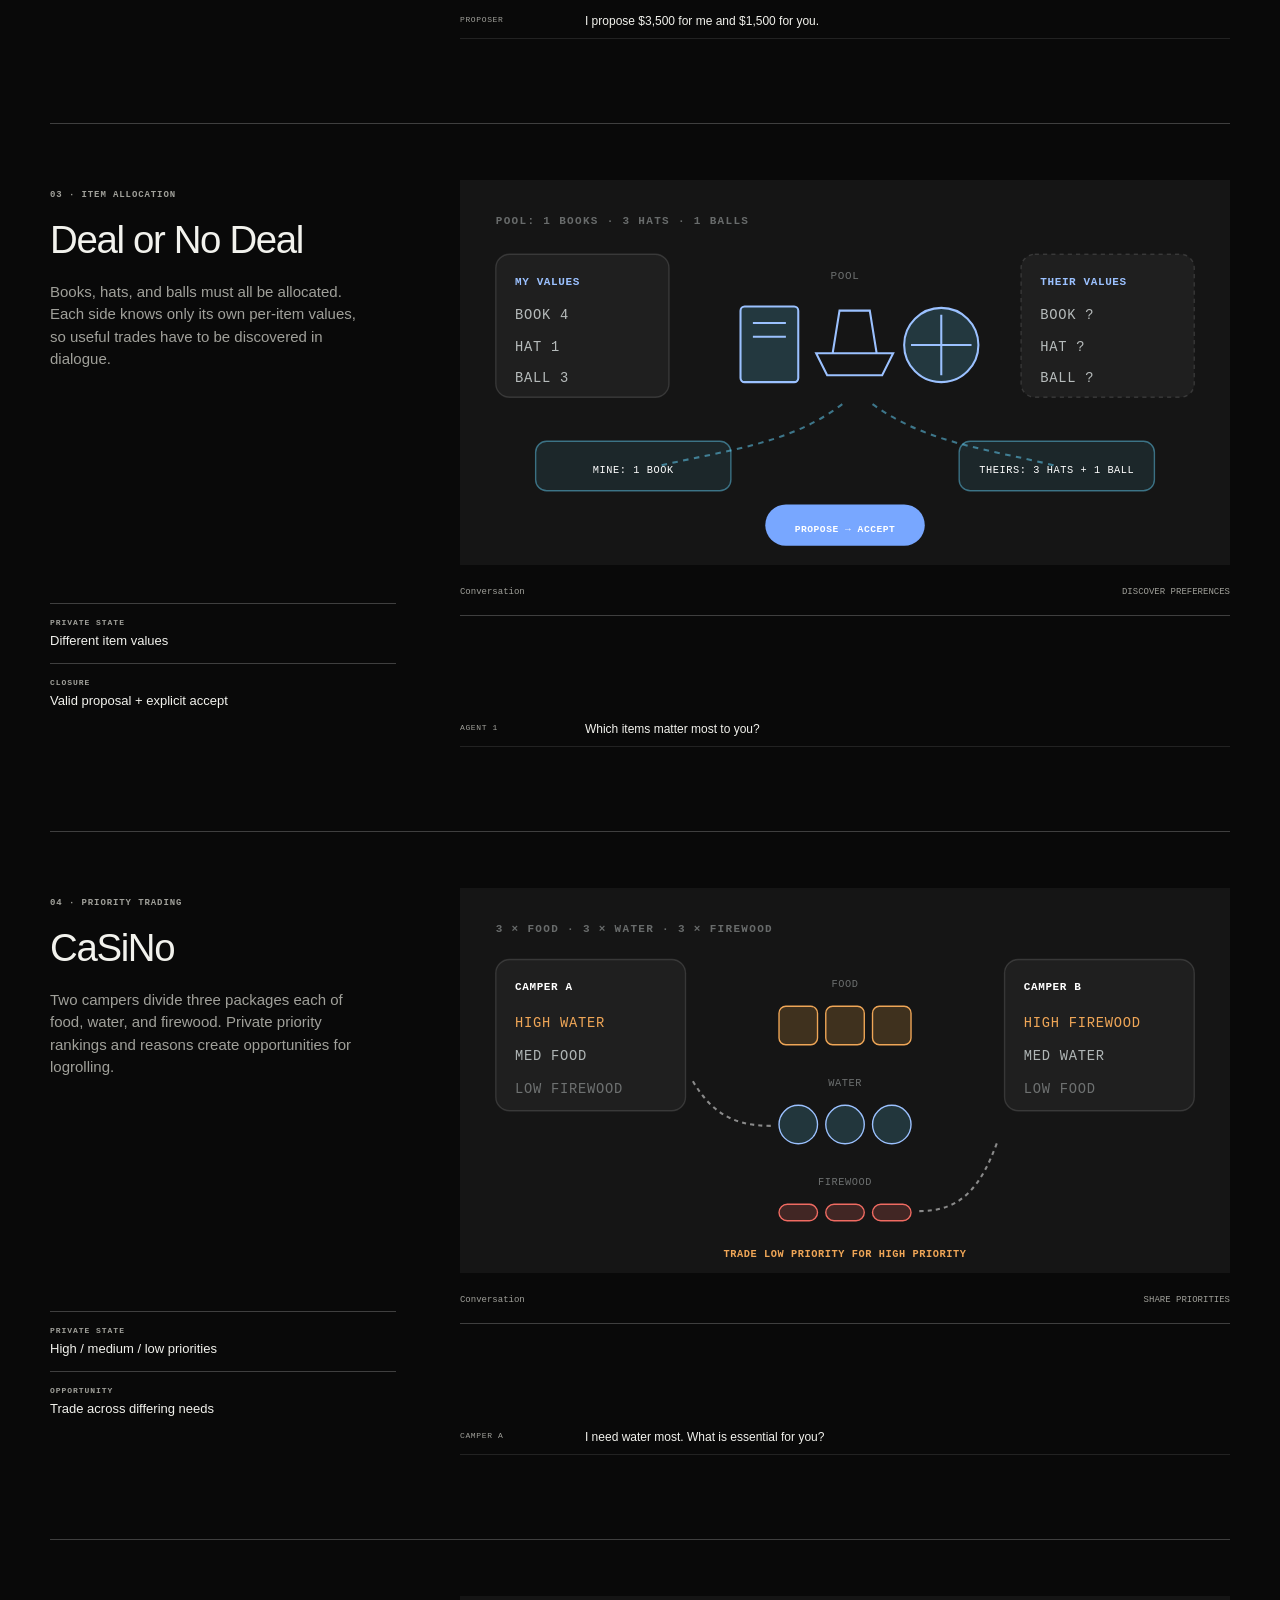
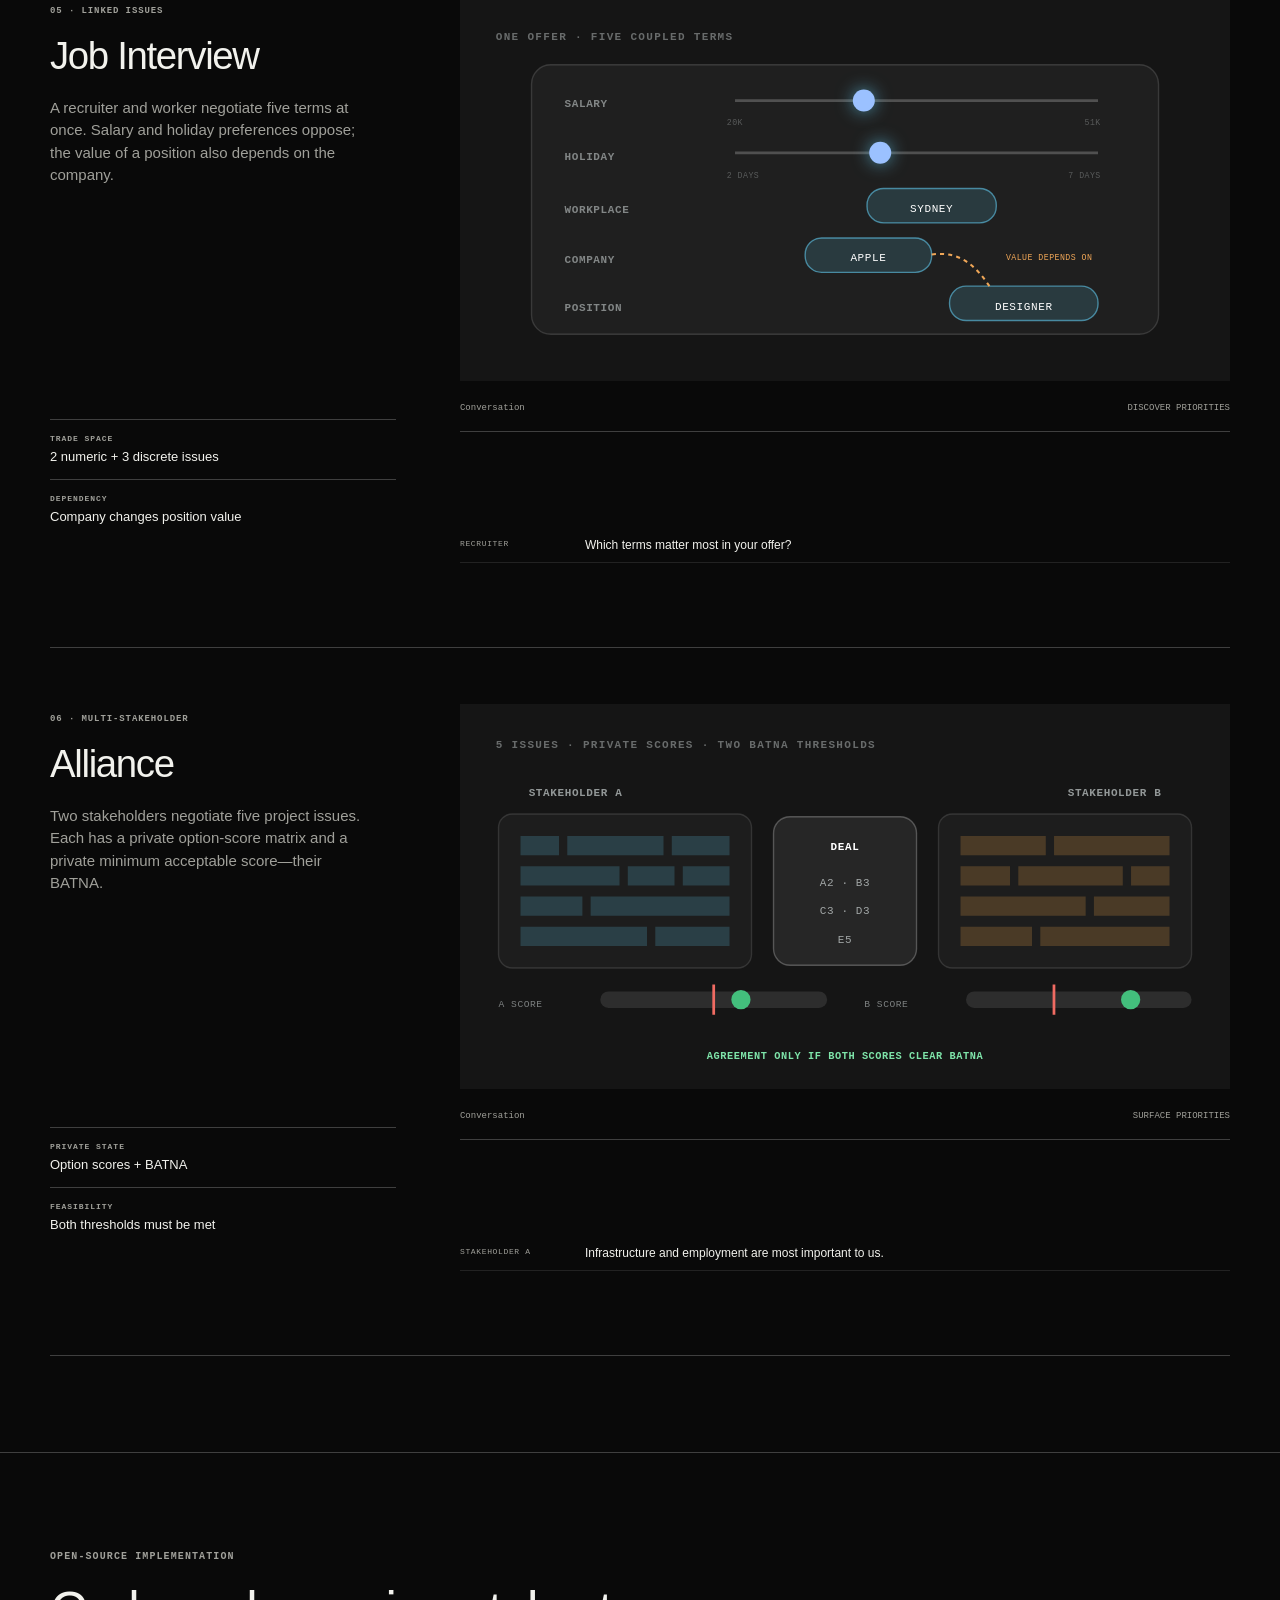
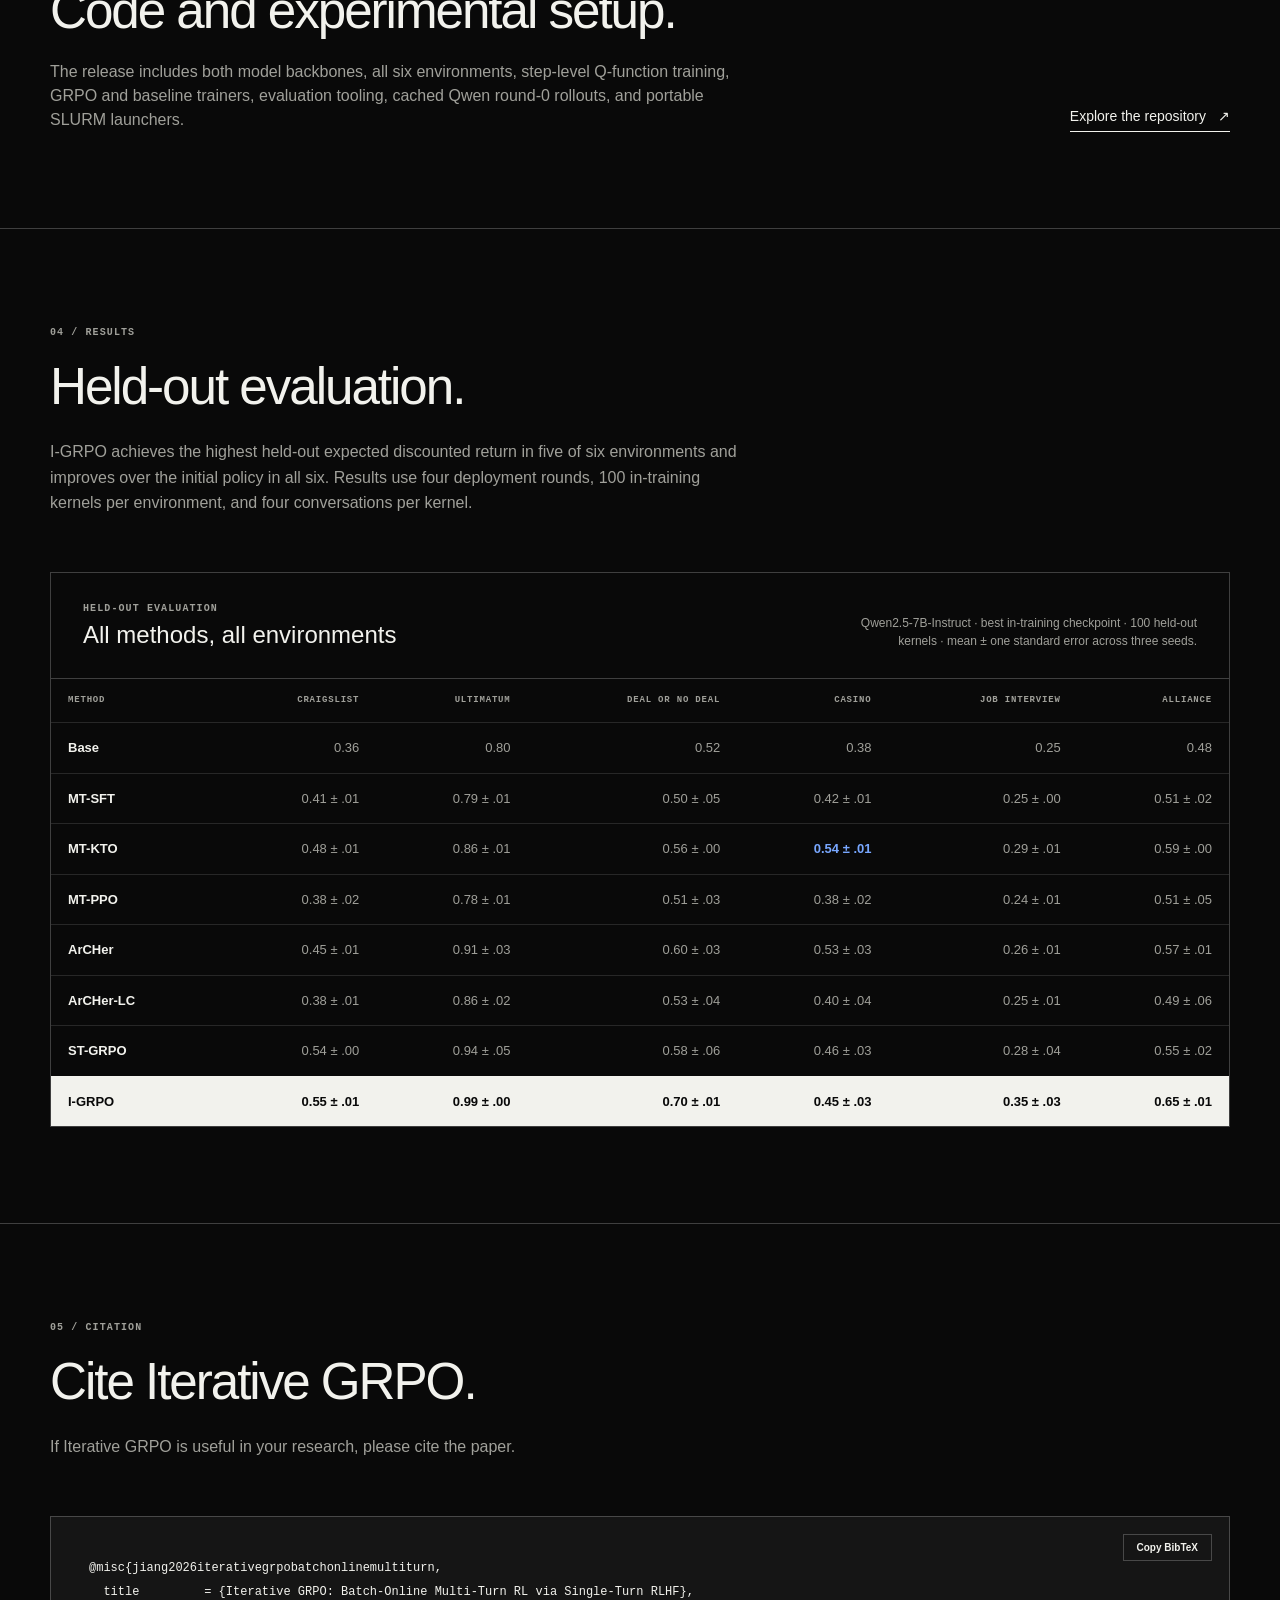
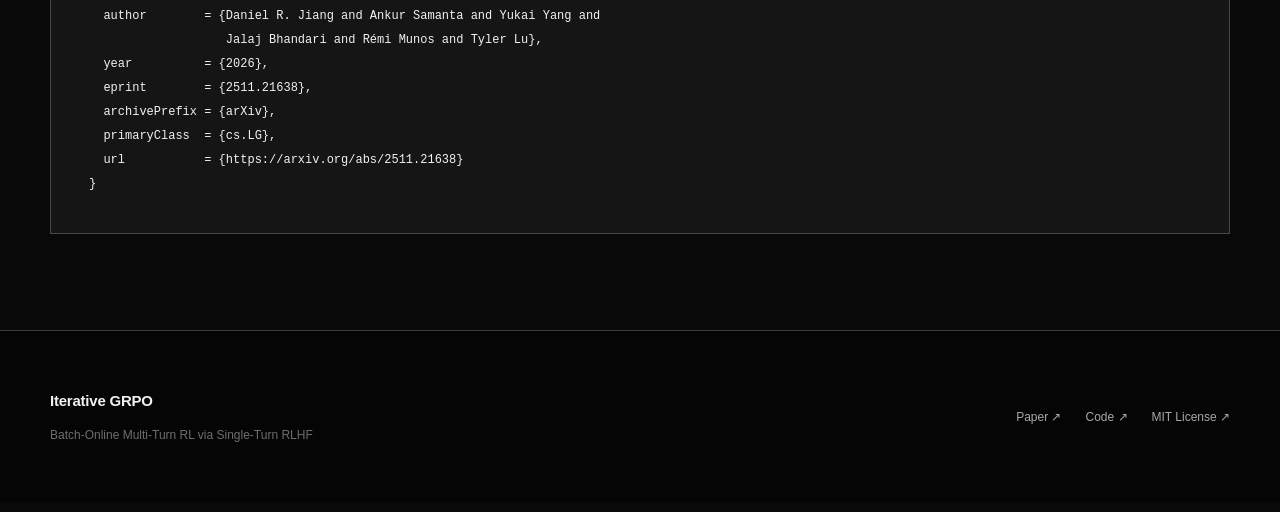
==== commit 604d72eb: "Update index.html" ====
--- a/site/index.html
+++ b/site/index.html
@@ -44,7 +44,7 @@
           <p class="eyebrow reveal">Research · Multi-turn reinforcement learning</p>
           <h1 class="reveal">Multi-turn RL with Step-Level Q-functions</h1>
           <p class="hero-deck reveal">
-            Batch-online multi-turn RL via single-turn HF. A step-level Q<sup>π</sup>
+            Batch-online multi-turn RL via single-turn RL A step-level Q<sup>π</sup>
             forecasts the environment’s expected downstream return for each response,
             without simulating possibly random trajectories during policy improvement.
           </p>
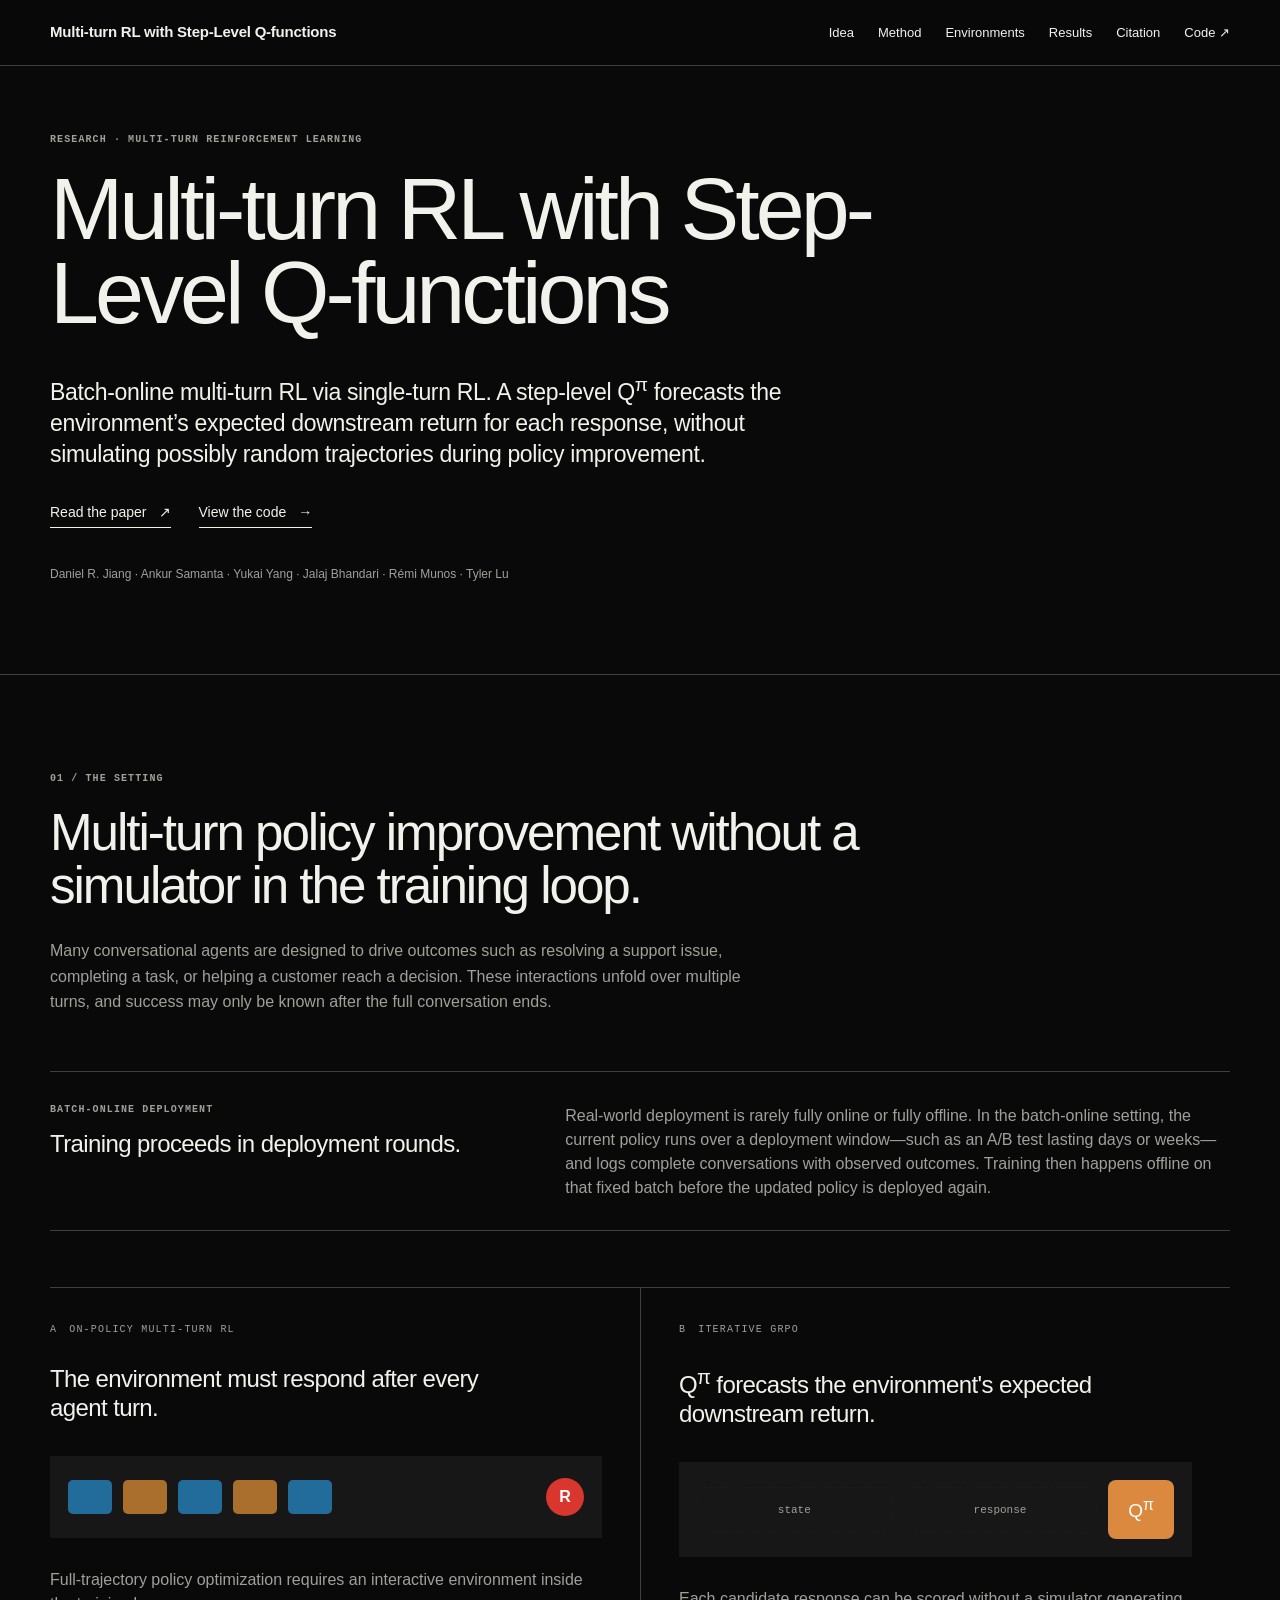
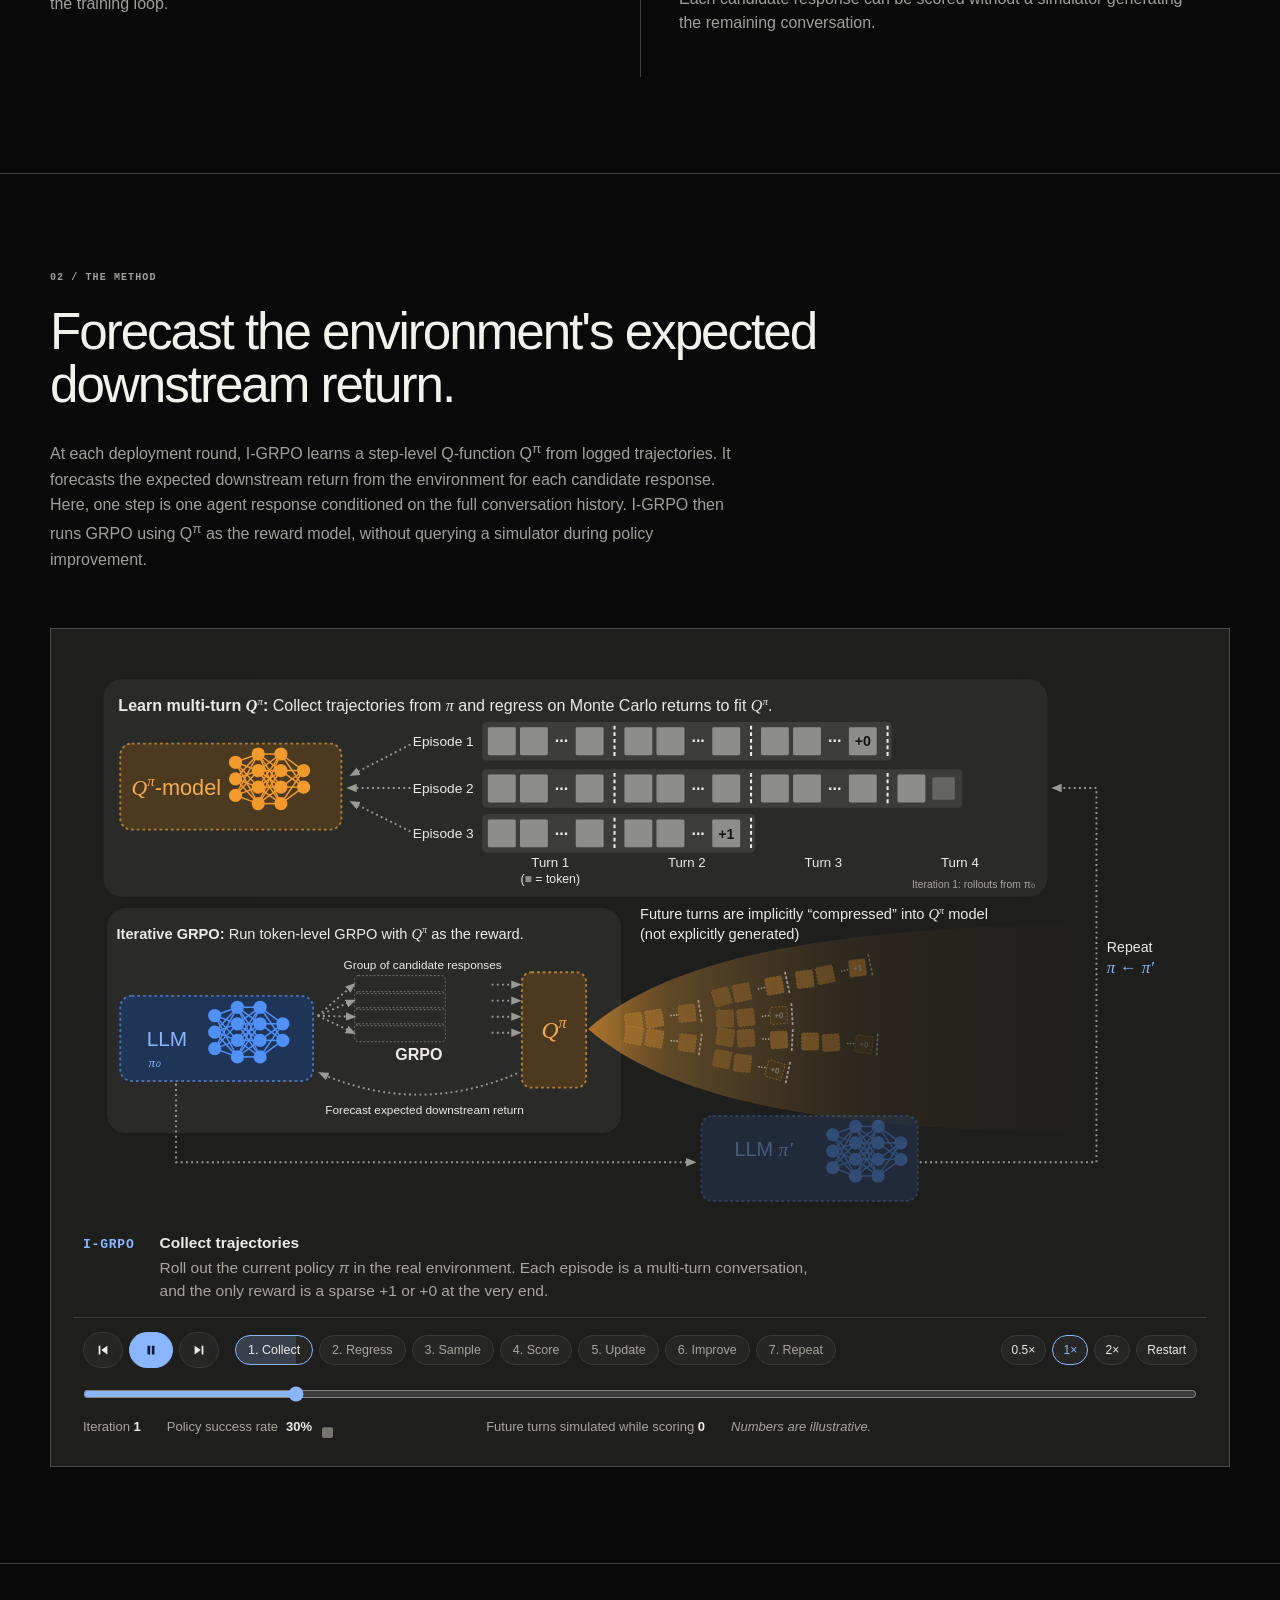
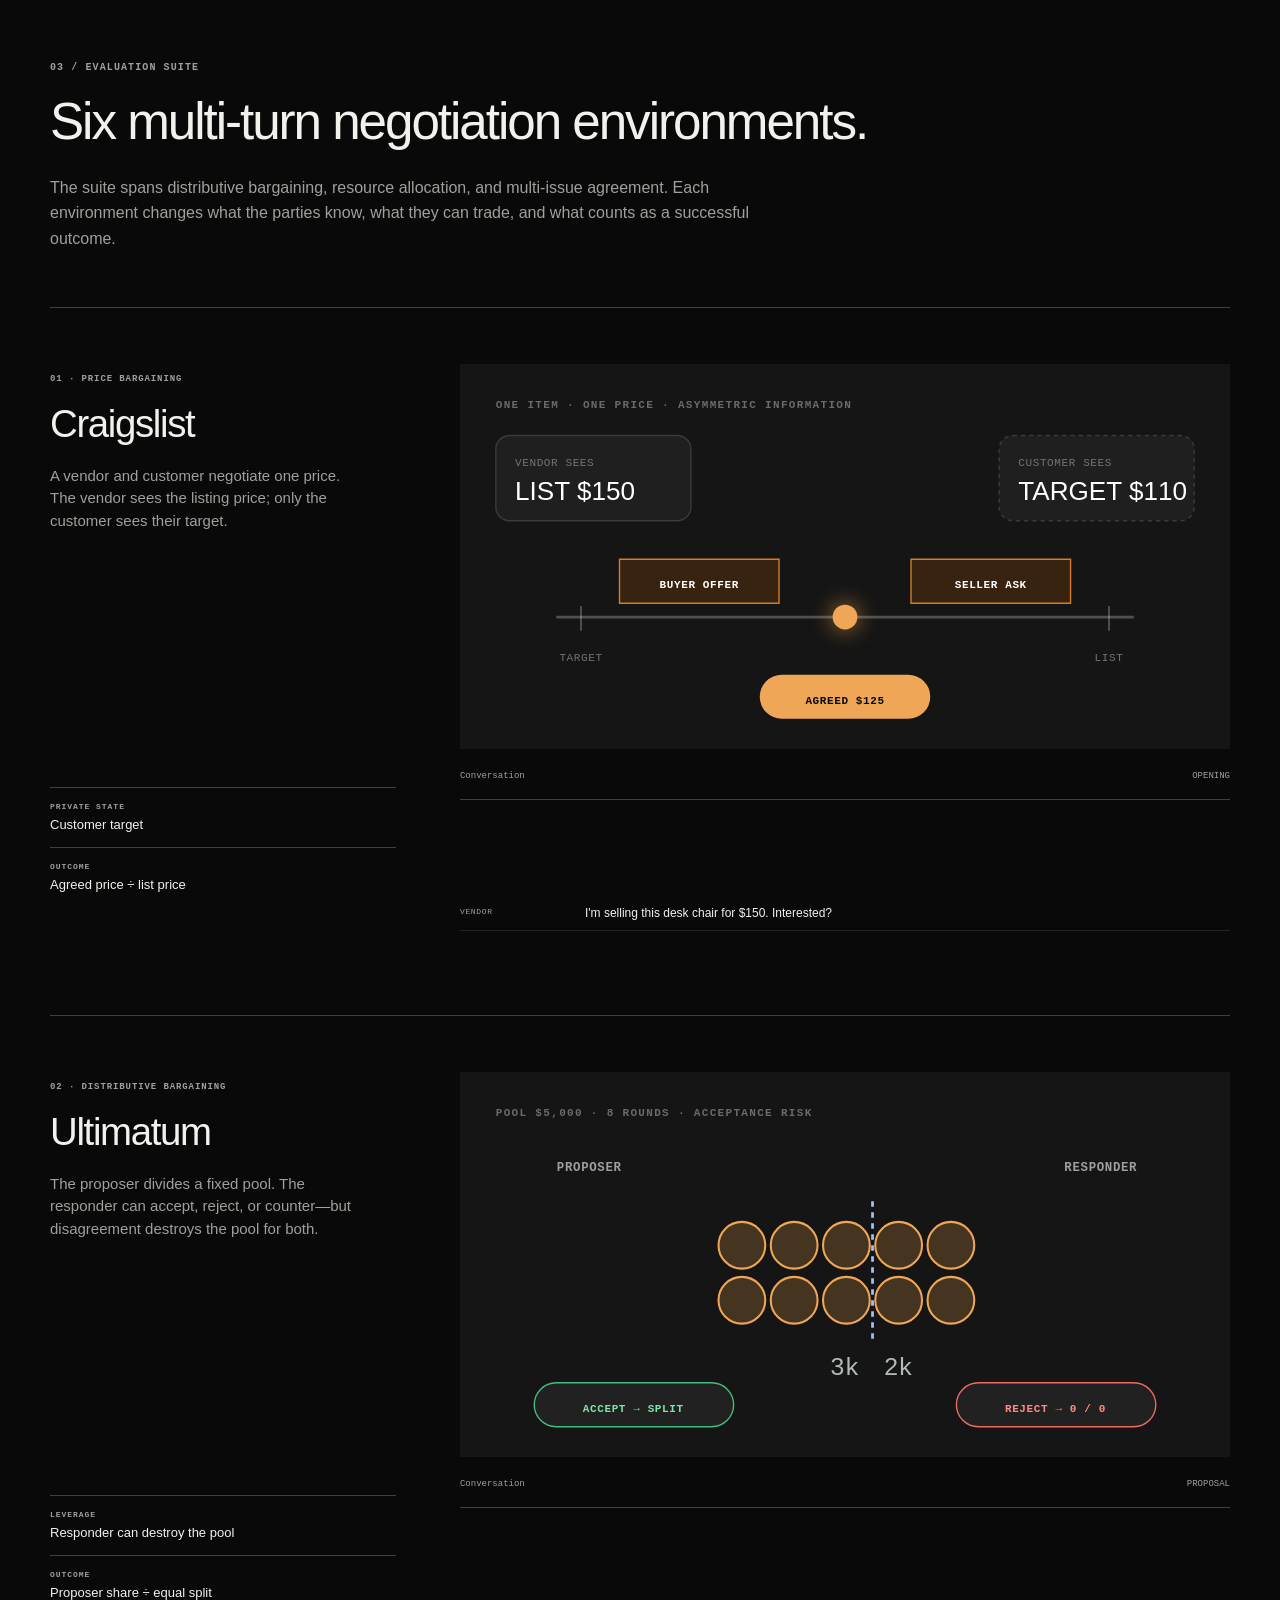
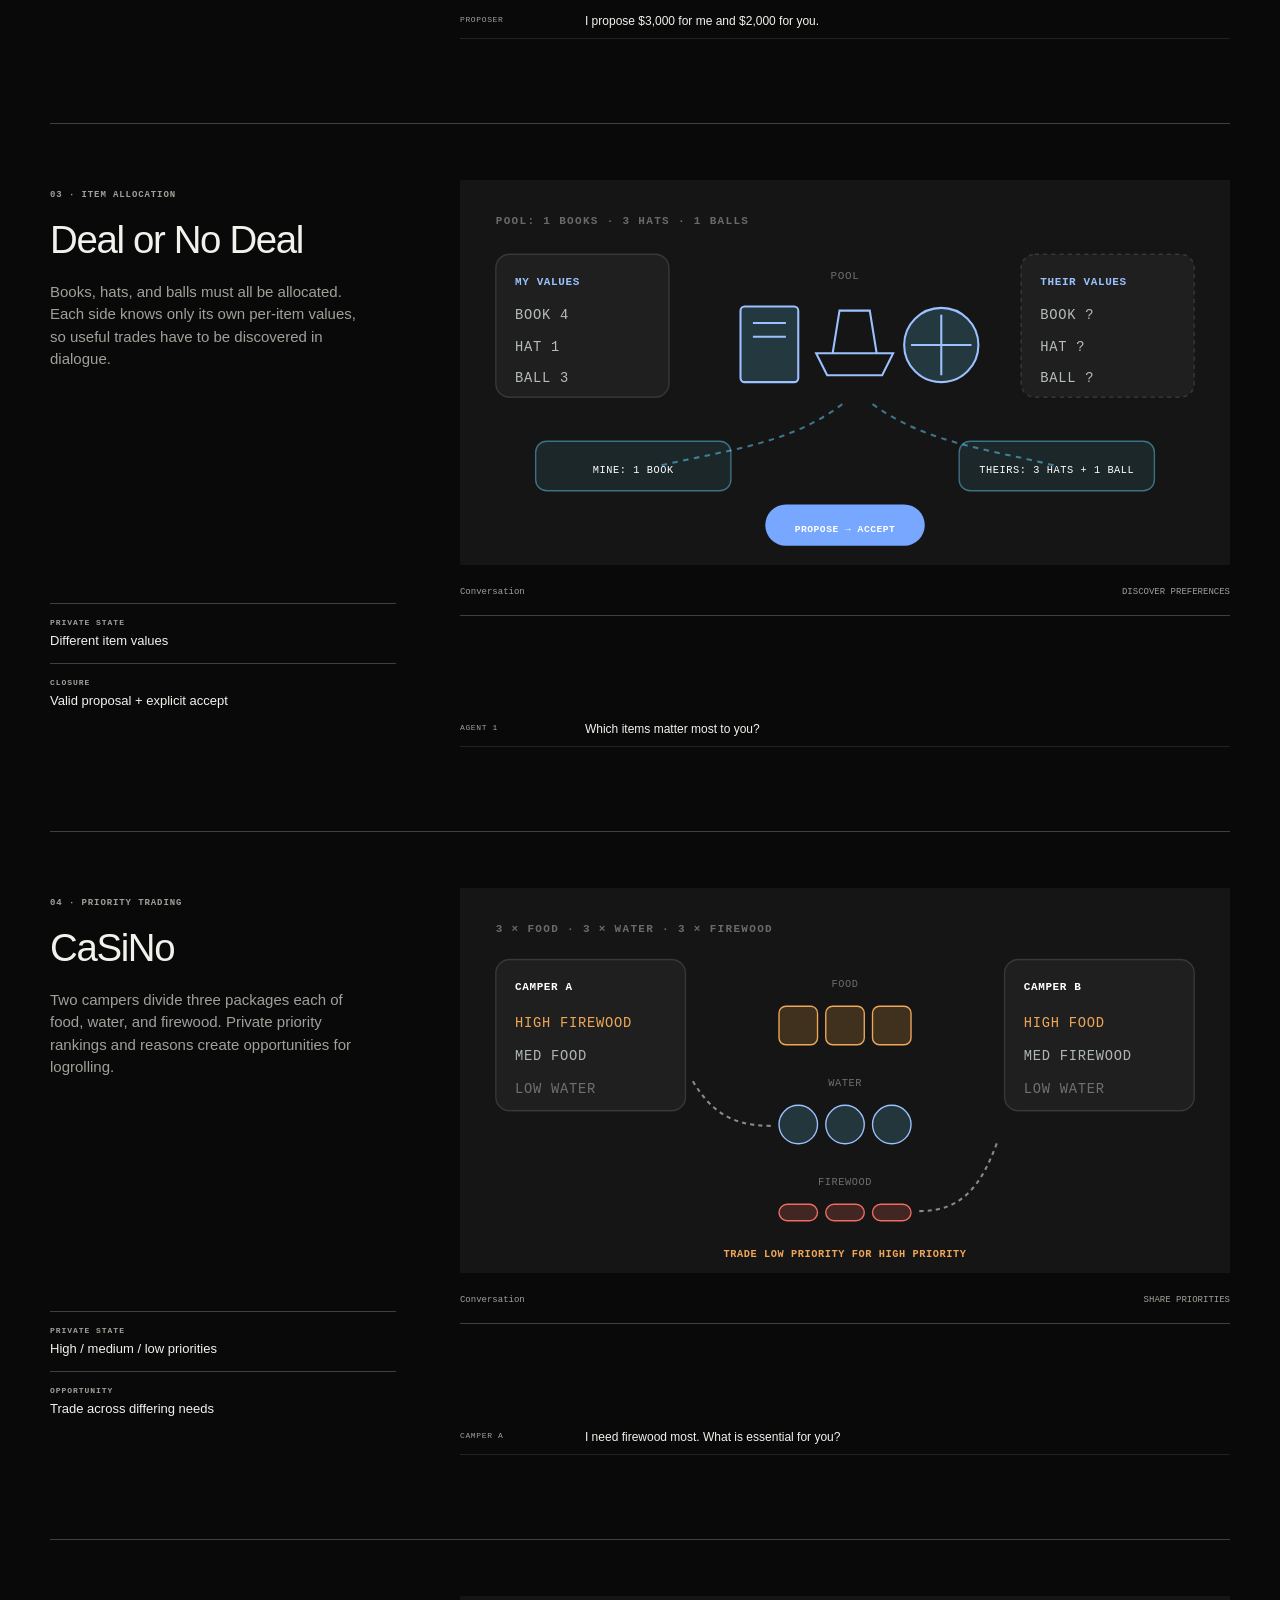
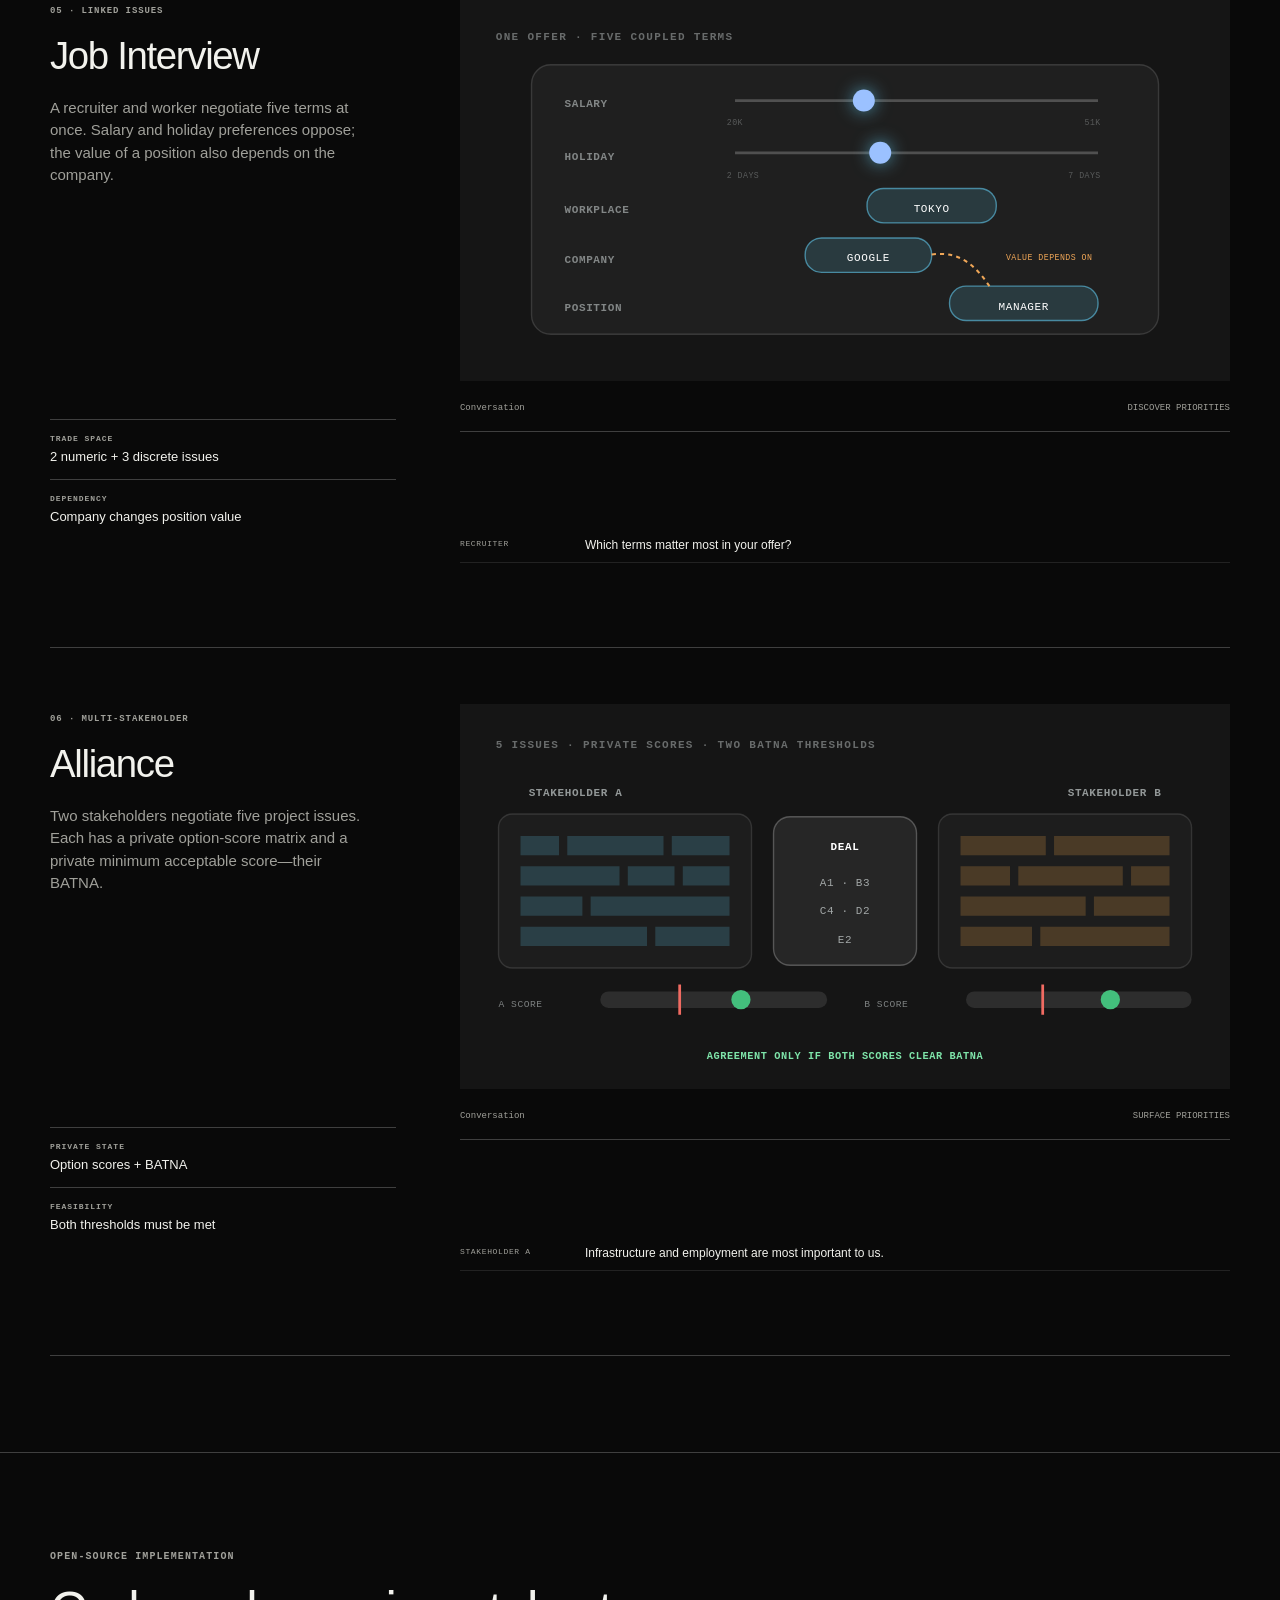
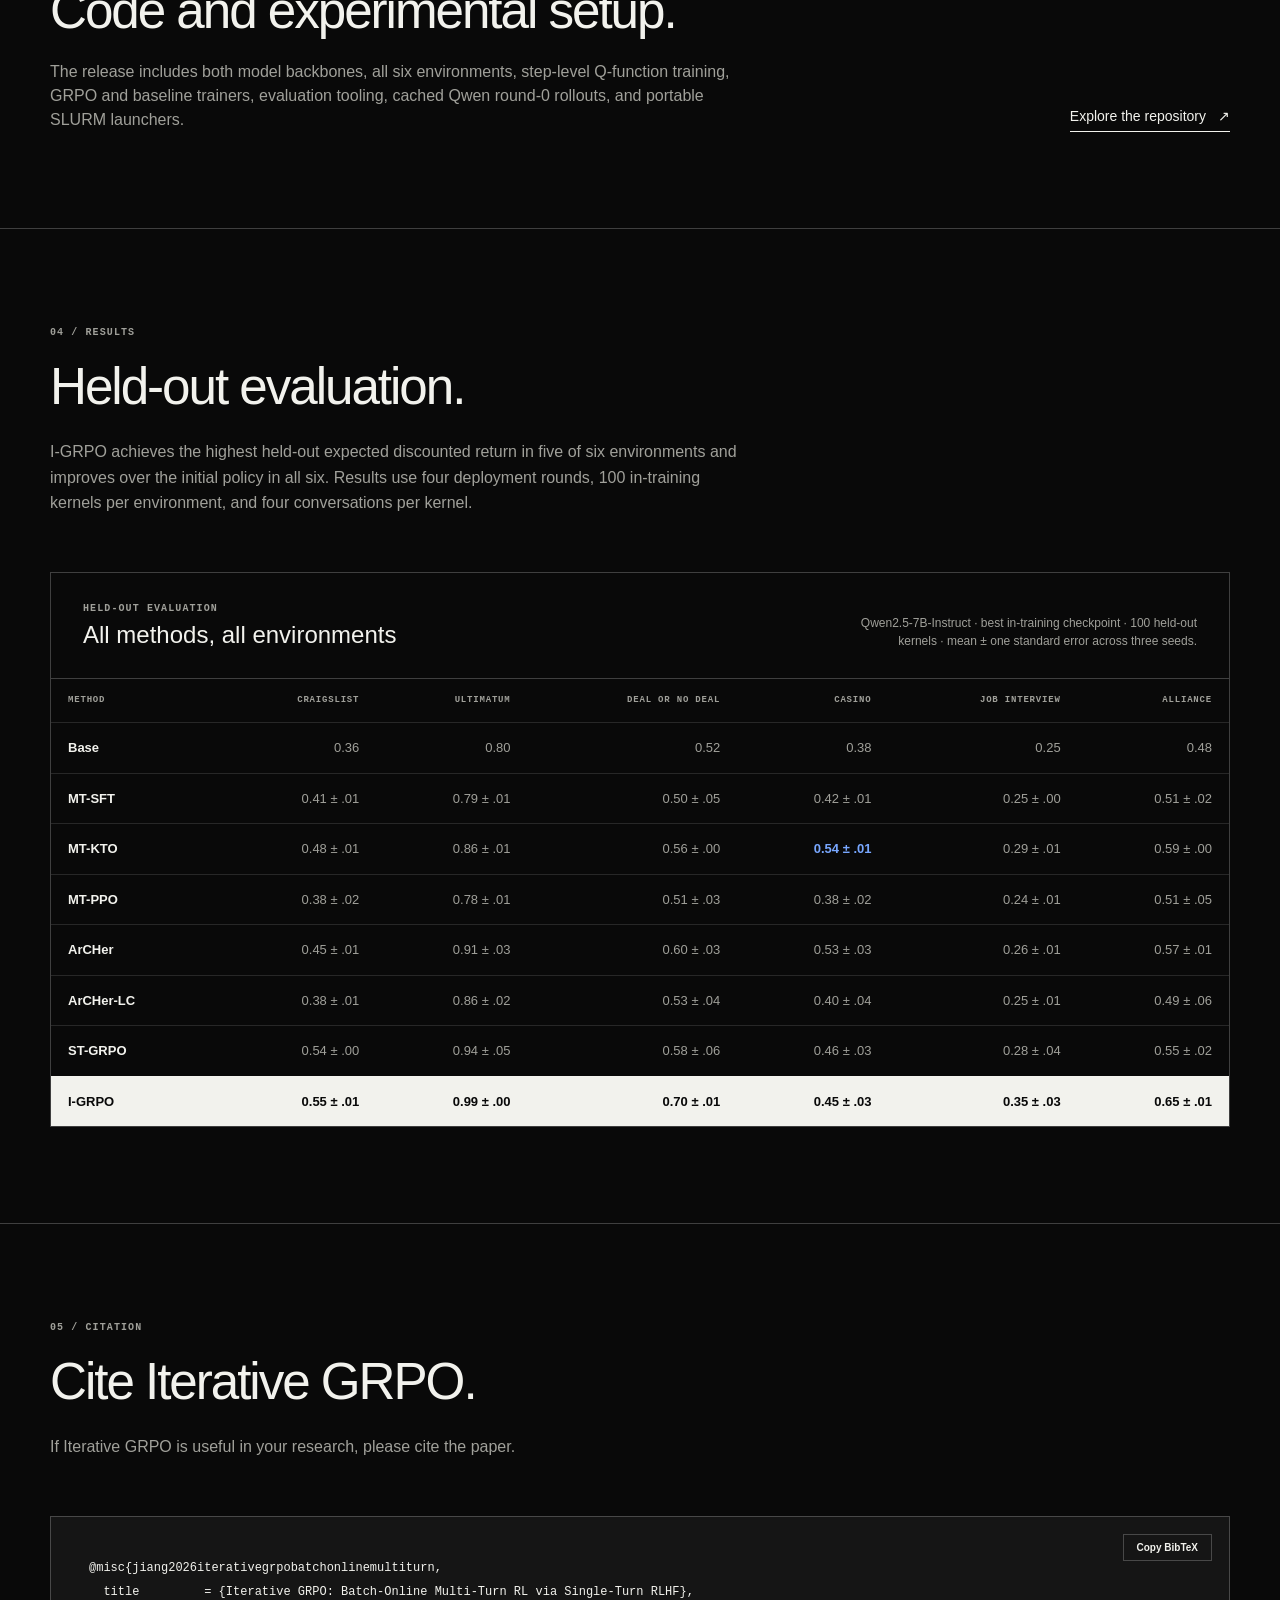
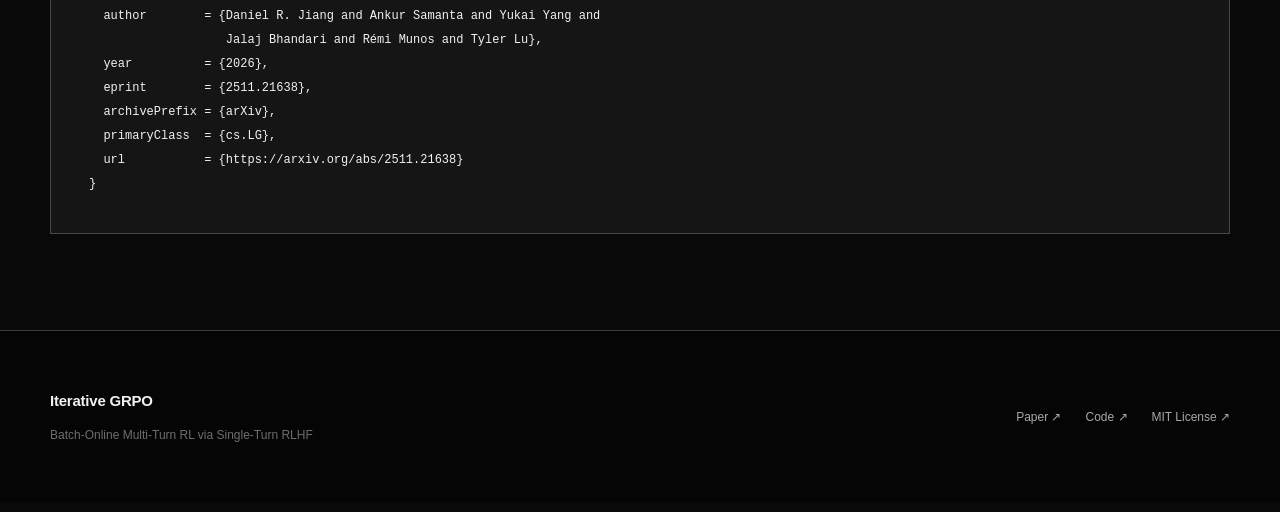
==== commit d22f7358: "Update index.html" ====
--- a/site/index.html
+++ b/site/index.html
@@ -44,7 +44,7 @@
           <p class="eyebrow reveal">Research · Multi-turn reinforcement learning</p>
           <h1 class="reveal">Multi-turn RL with Step-Level Q-functions</h1>
           <p class="hero-deck reveal">
-            Batch-online multi-turn RL via single-turn RL A step-level Q<sup>π</sup>
+            Batch-online multi-turn RL via single-turn RL. A step-level Q<sup>π</sup>
             forecasts the environment’s expected downstream return for each response,
             without simulating possibly random trajectories during policy improvement.
           </p>
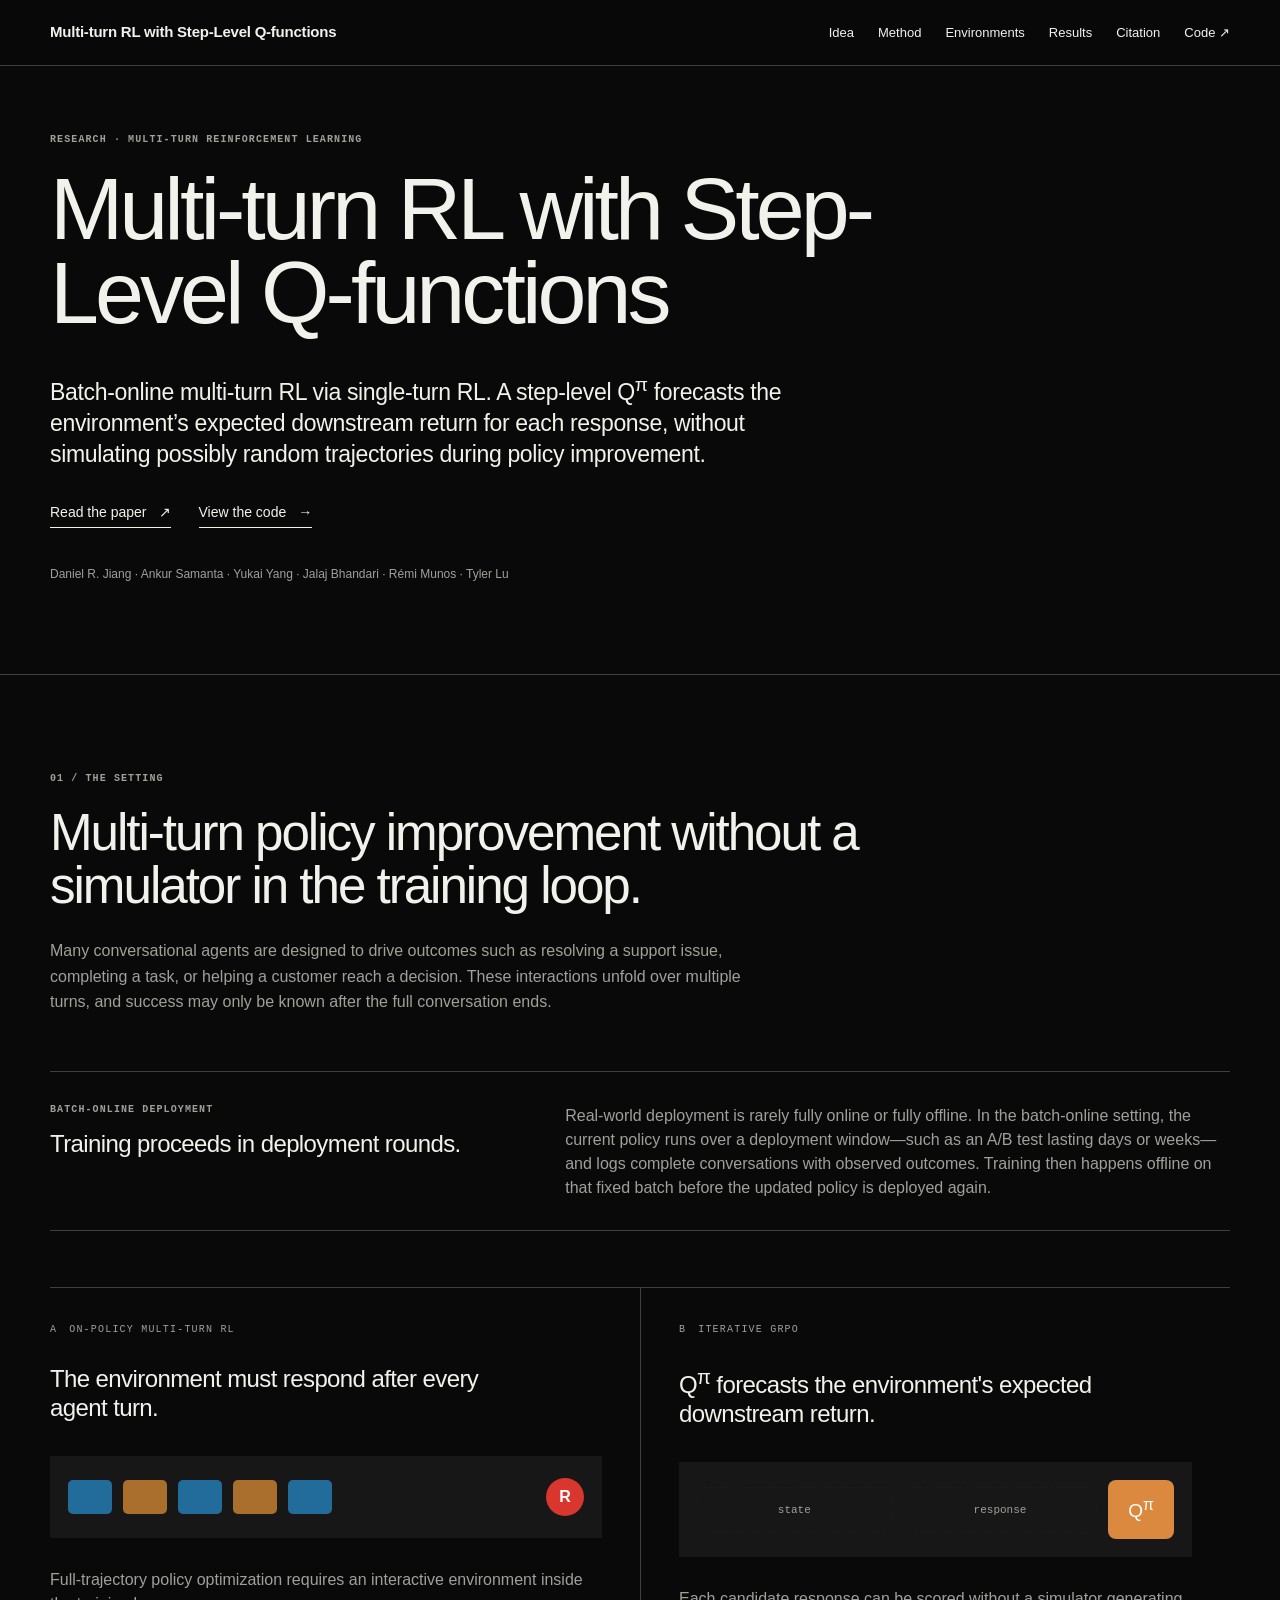
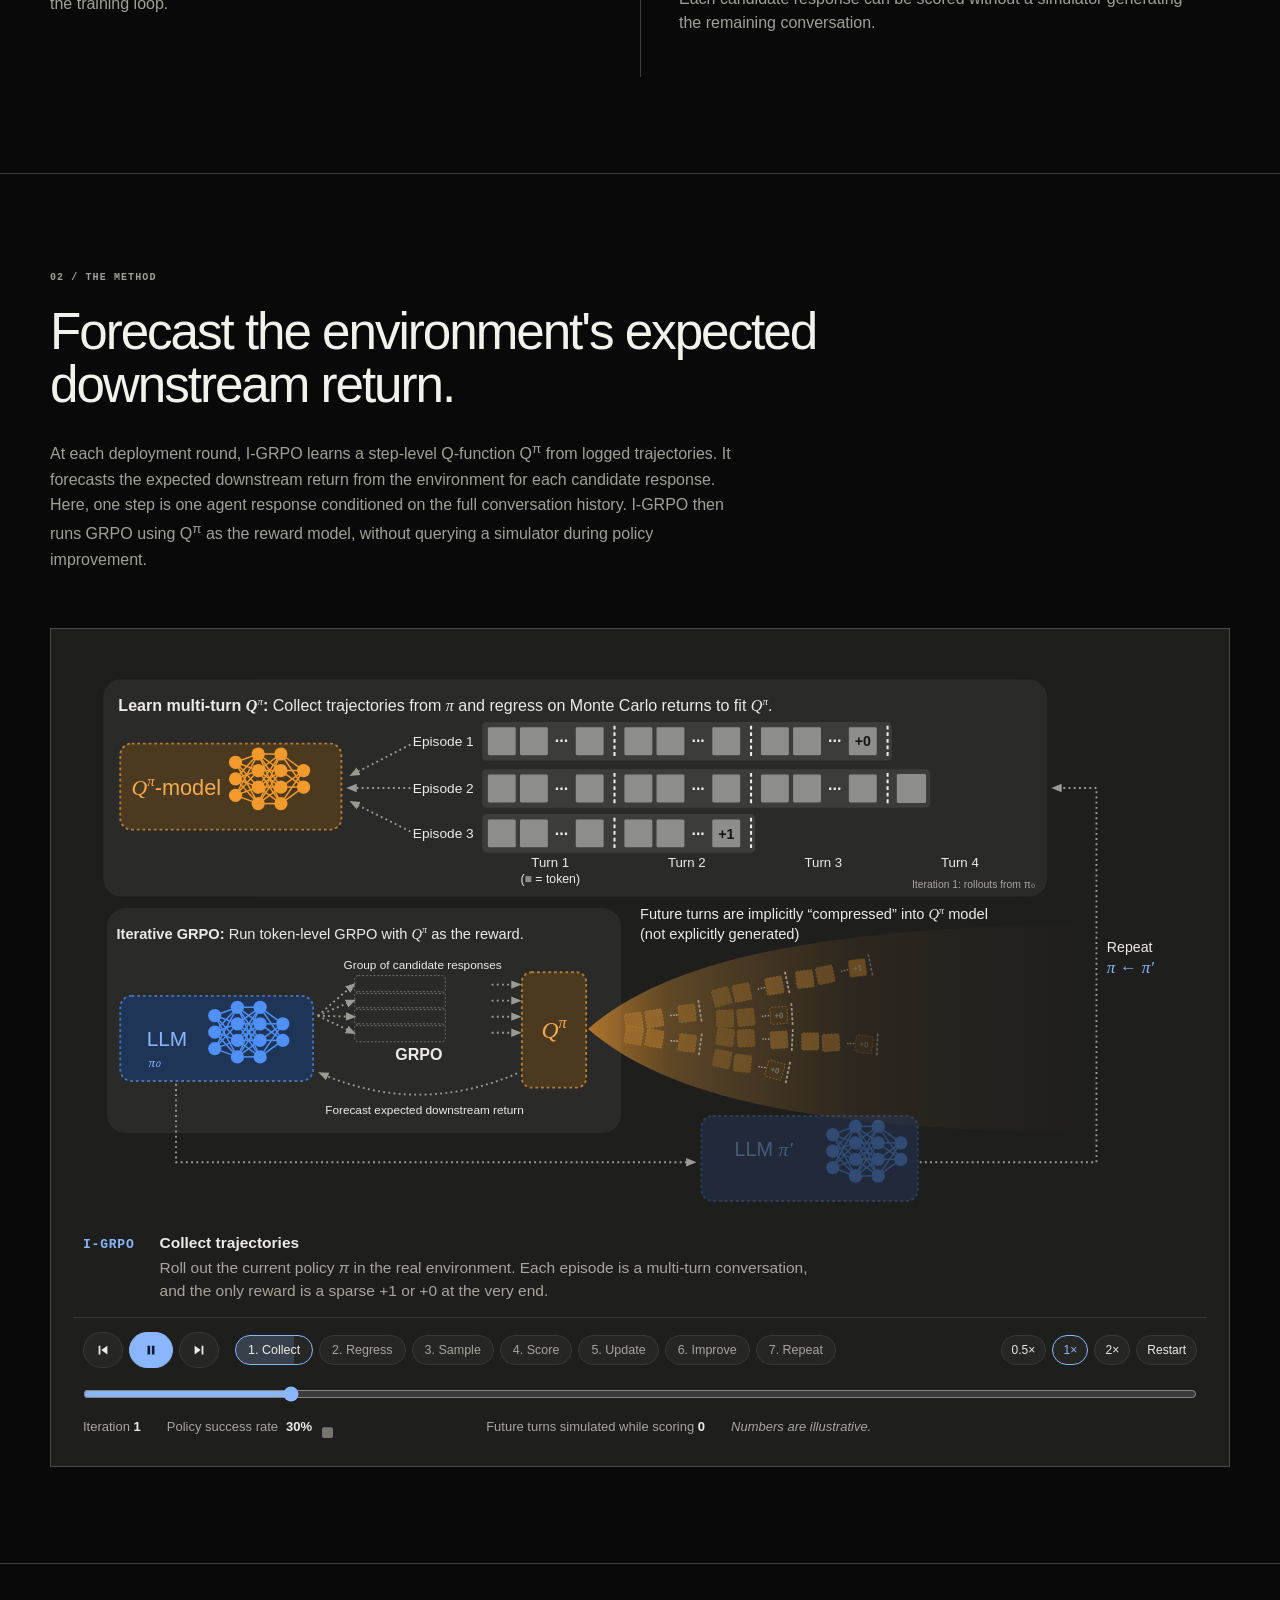
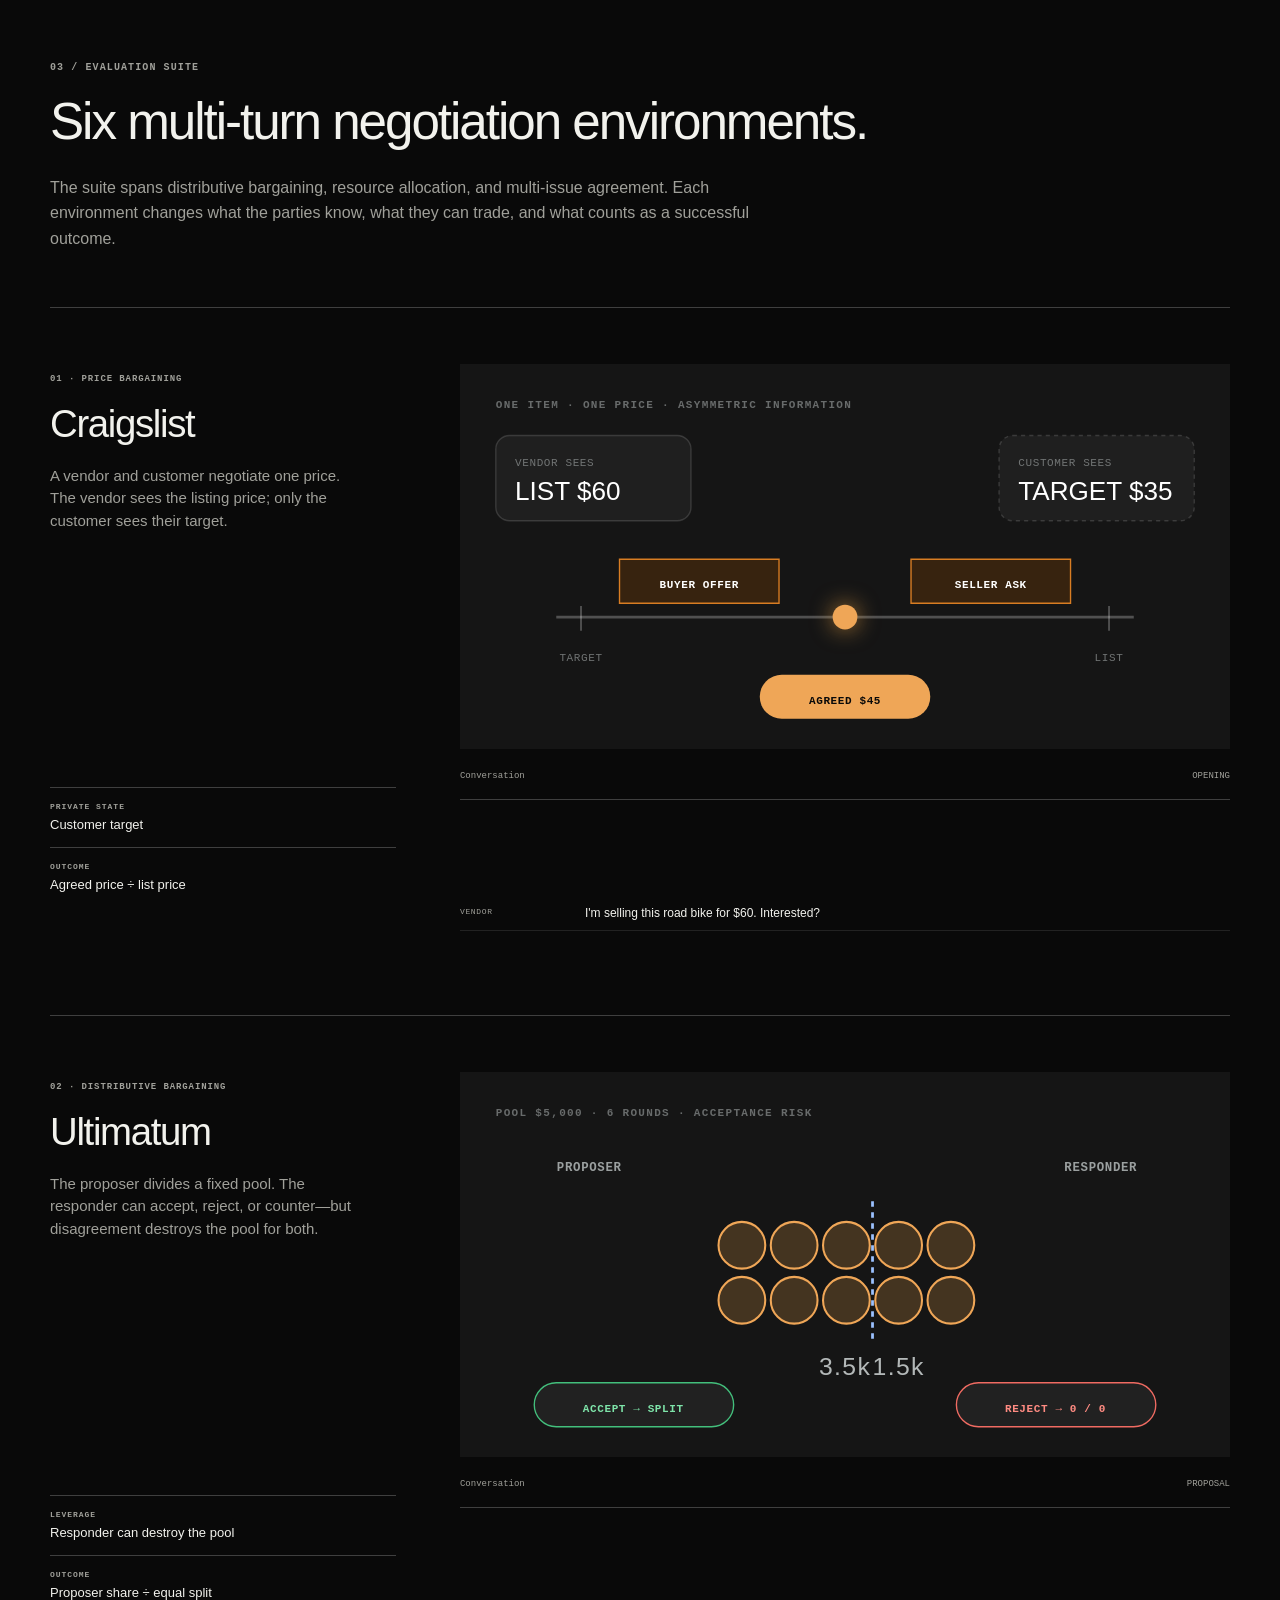
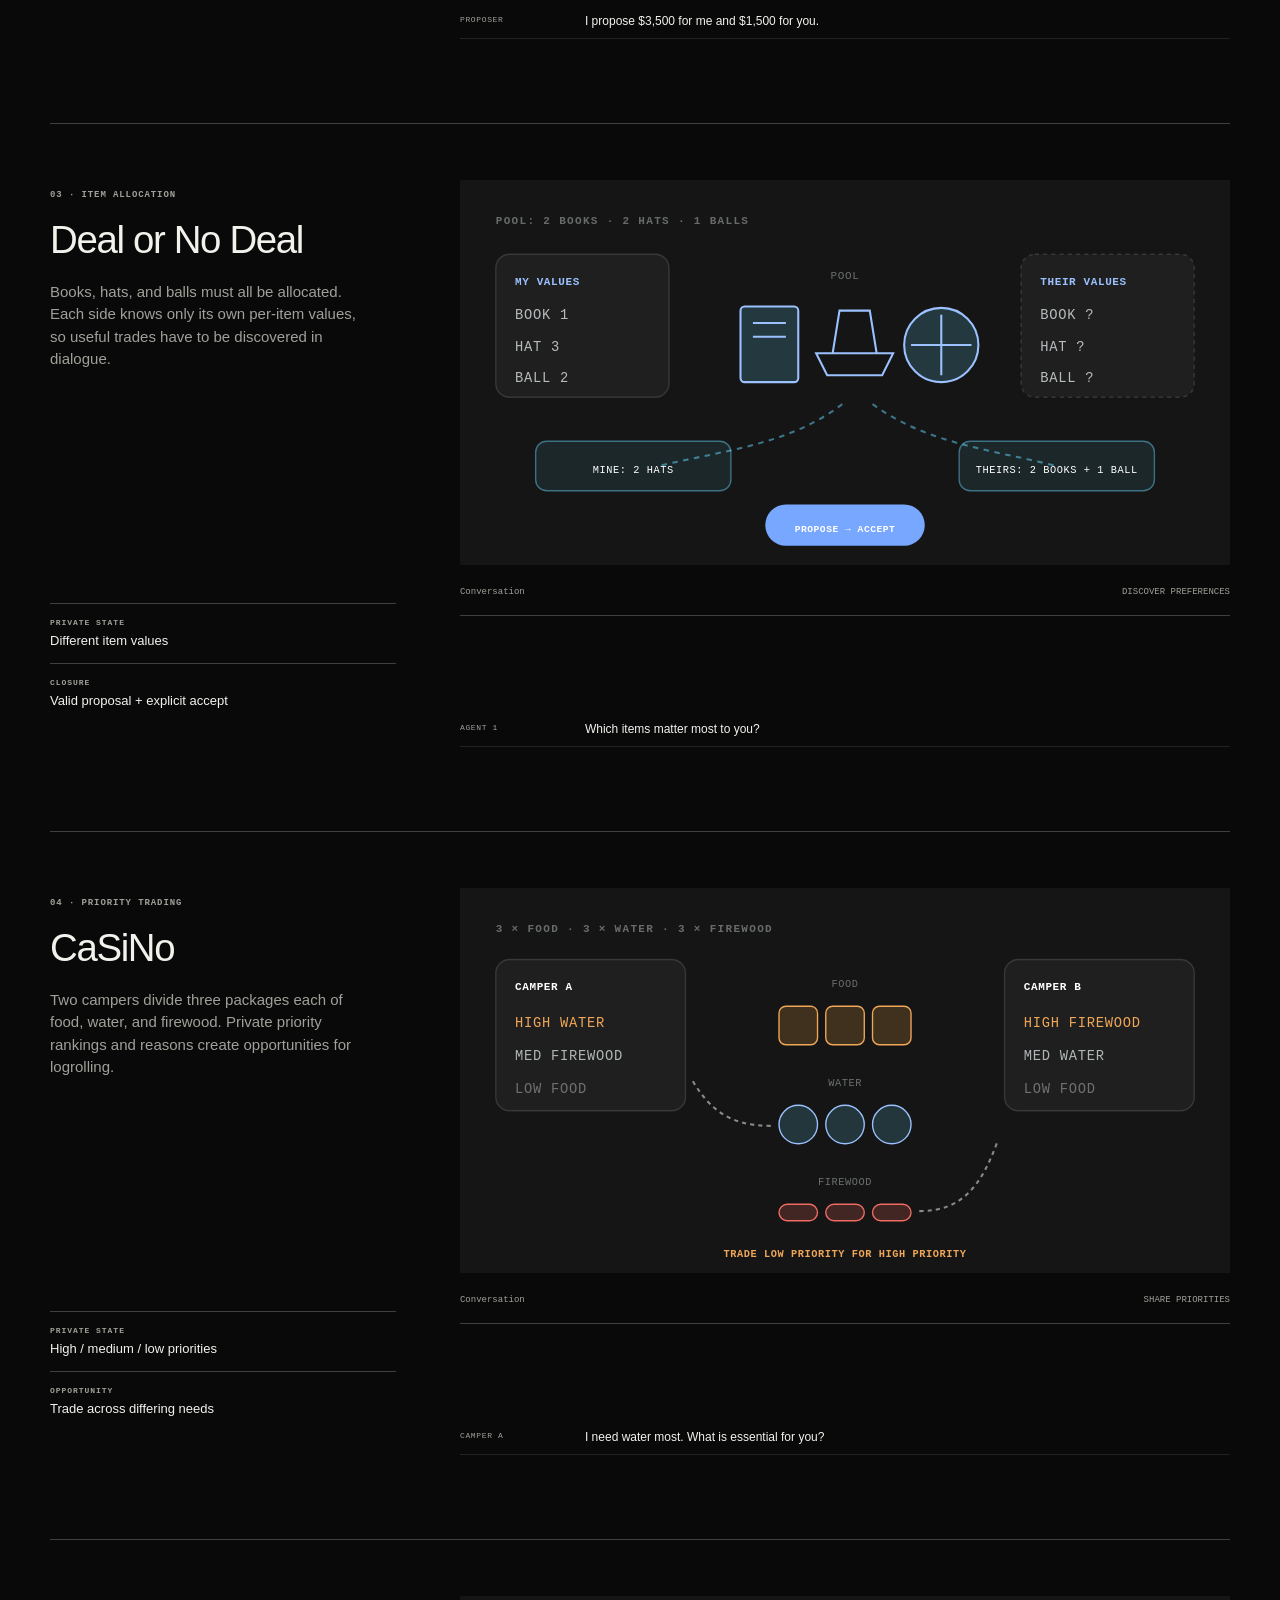
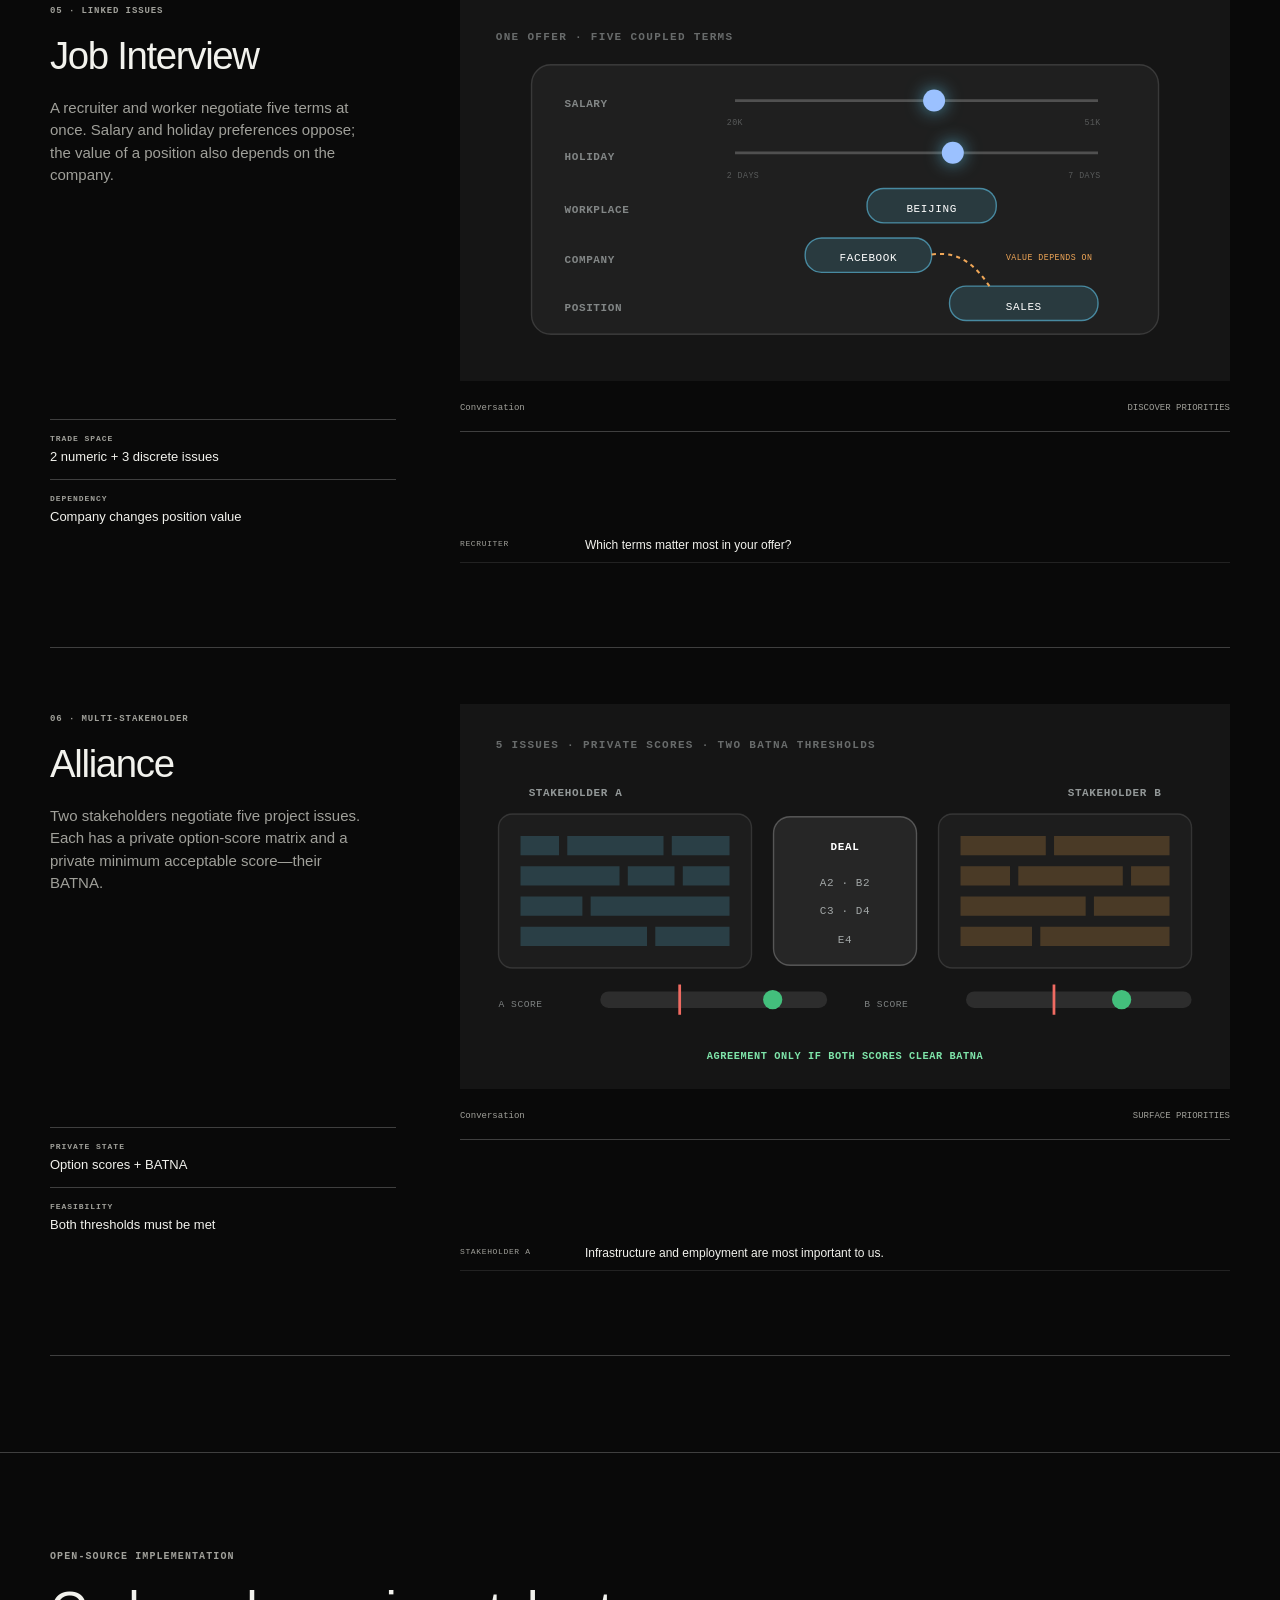
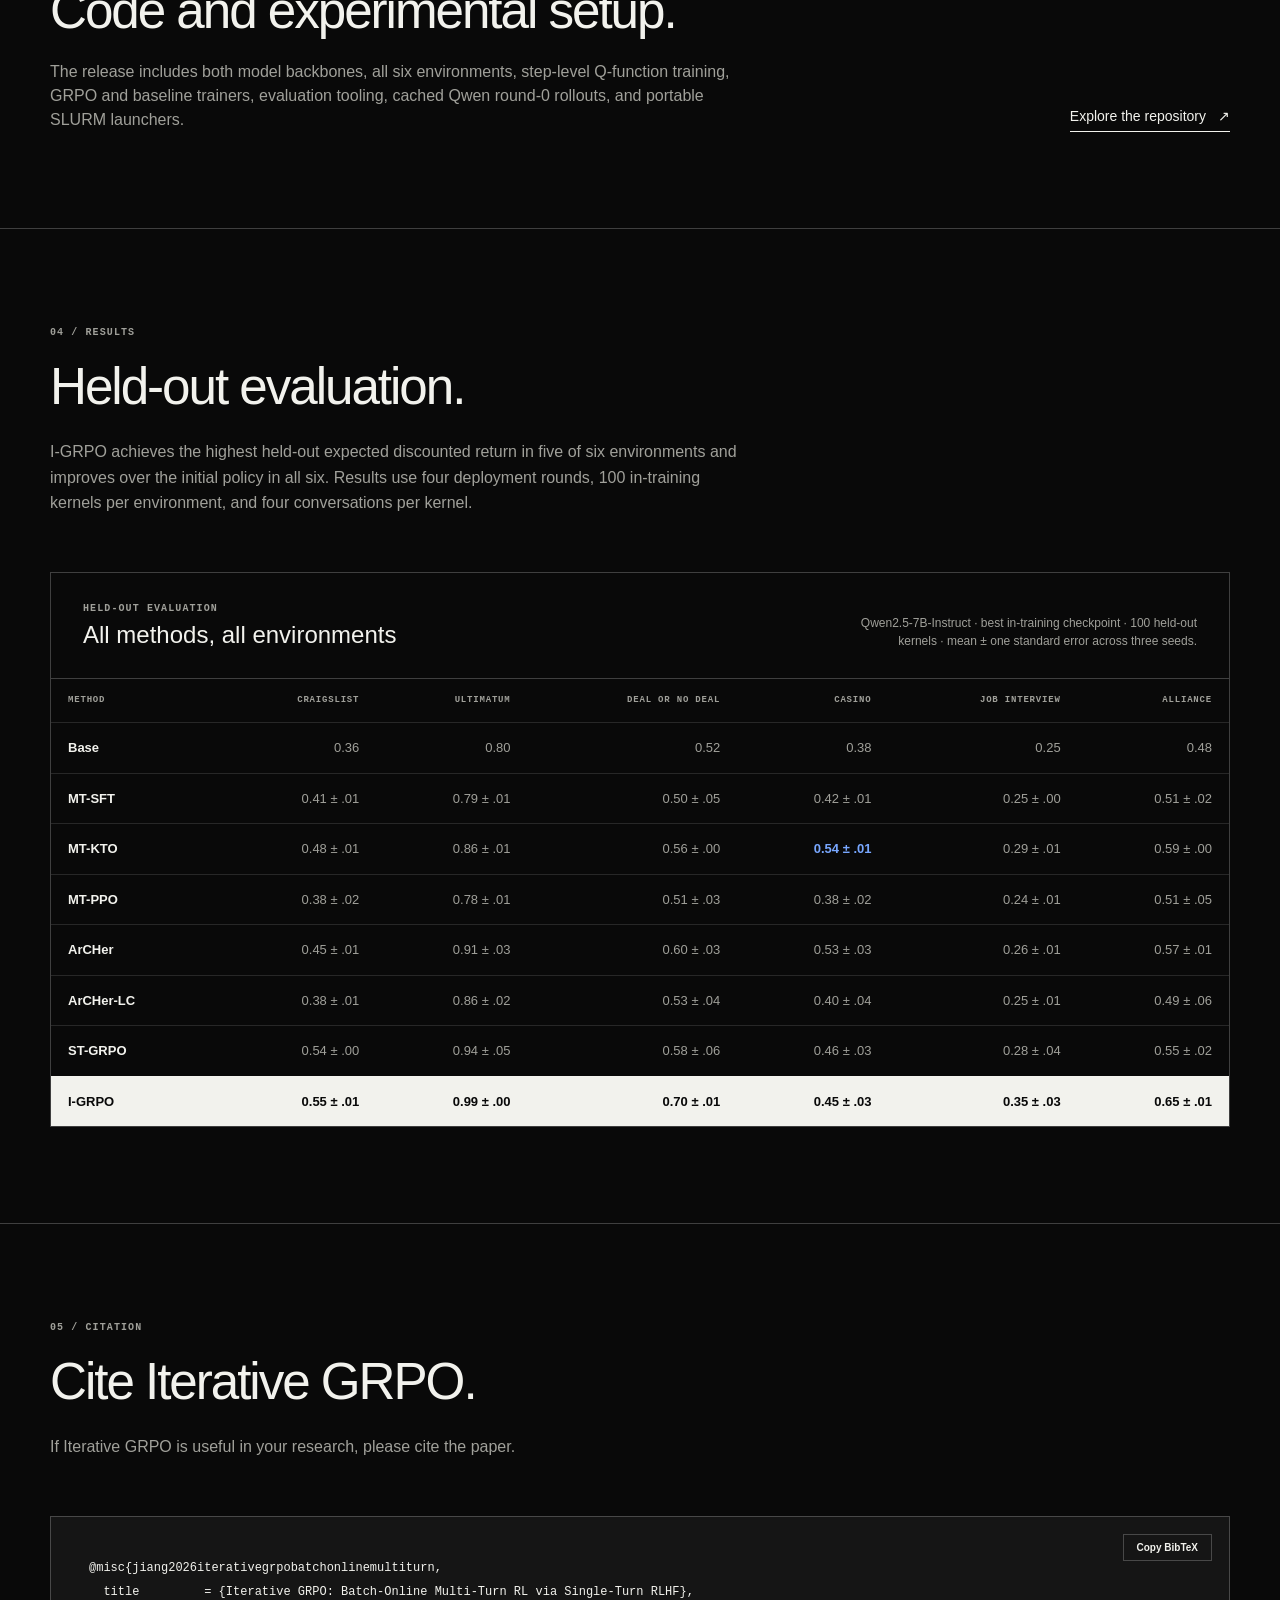
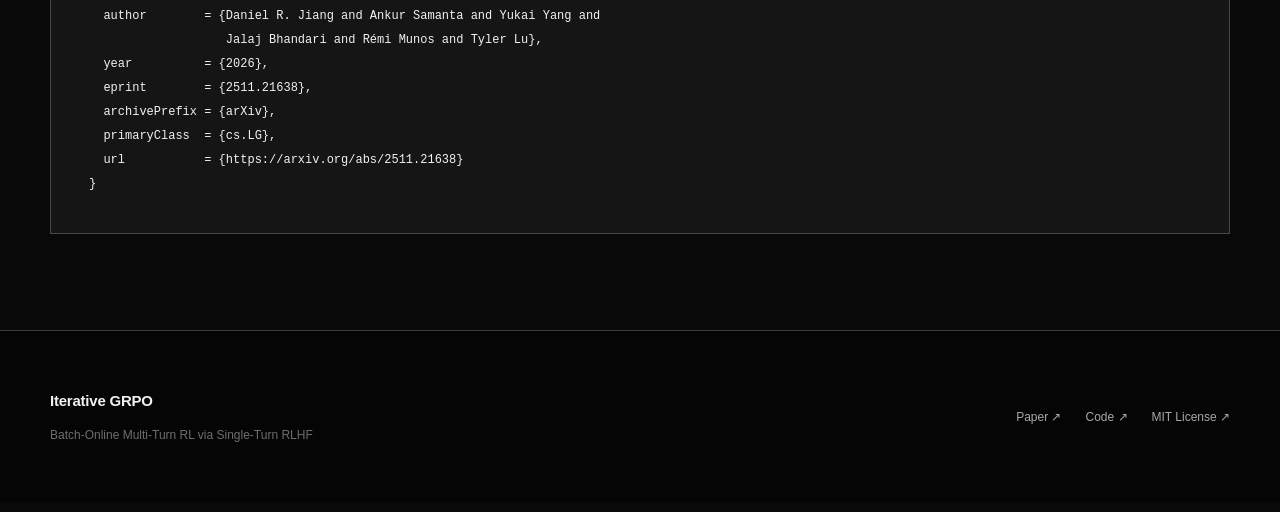
==== commit e93f6b53: "Update page title" ====
--- a/site/index.html
+++ b/site/index.html
@@ -6,12 +6,12 @@
   <meta name="theme-color" content="#090909">
   <meta name="description" content="Iterative GRPO learns a step-level Q-function from logged conversations and uses it to improve multi-turn policies without a simulator inside the training loop.">
   <meta property="og:type" content="website">
-  <meta property="og:title" content="Iterative GRPO — Batch-Online Multi-Turn RL">
+  <meta property="og:title" content="Iterative Policy Optimization: Batch-Online Multi-Turn RL via Single-Turn RL">
   <meta property="og:description" content="Learn a step-level Q-function from logged conversations, then use it to improve the policy with Iterative GRPO.">
   <meta property="og:url" content="https://iterativegrpo.github.io/">
   <meta property="og:image" content="https://iterativegrpo.github.io/assets/igrpo_method.png">
   <meta name="twitter:card" content="summary_large_image">
-  <title>Multi-Turn RL via Iterative Single-Turn RL</title>
+  <title>Iterative Policy Optimization: Batch-Online Multi-Turn RL via Single-Turn RL</title>
   <link rel="icon" href="assets/favicon.svg" type="image/svg+xml">
   <script>document.documentElement.classList.add('js')</script>
   <link rel="stylesheet" href="styles.css">
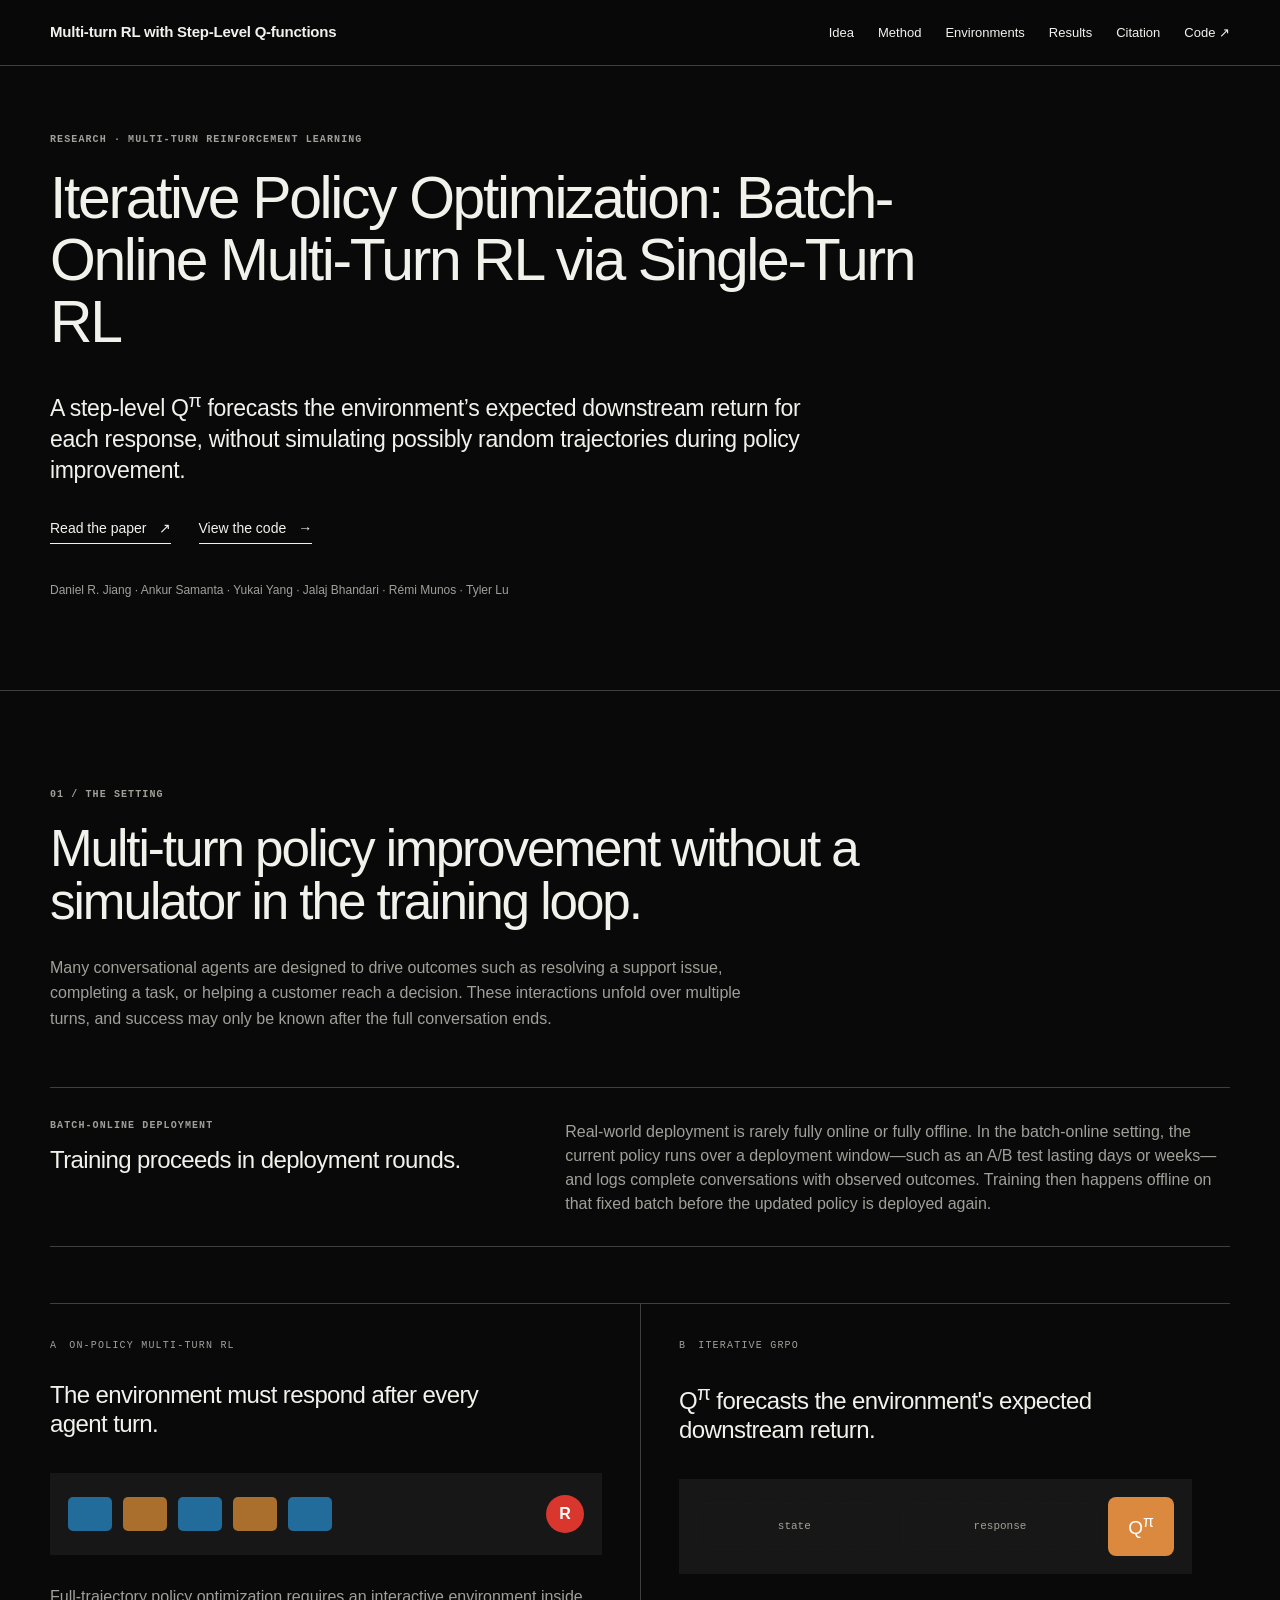
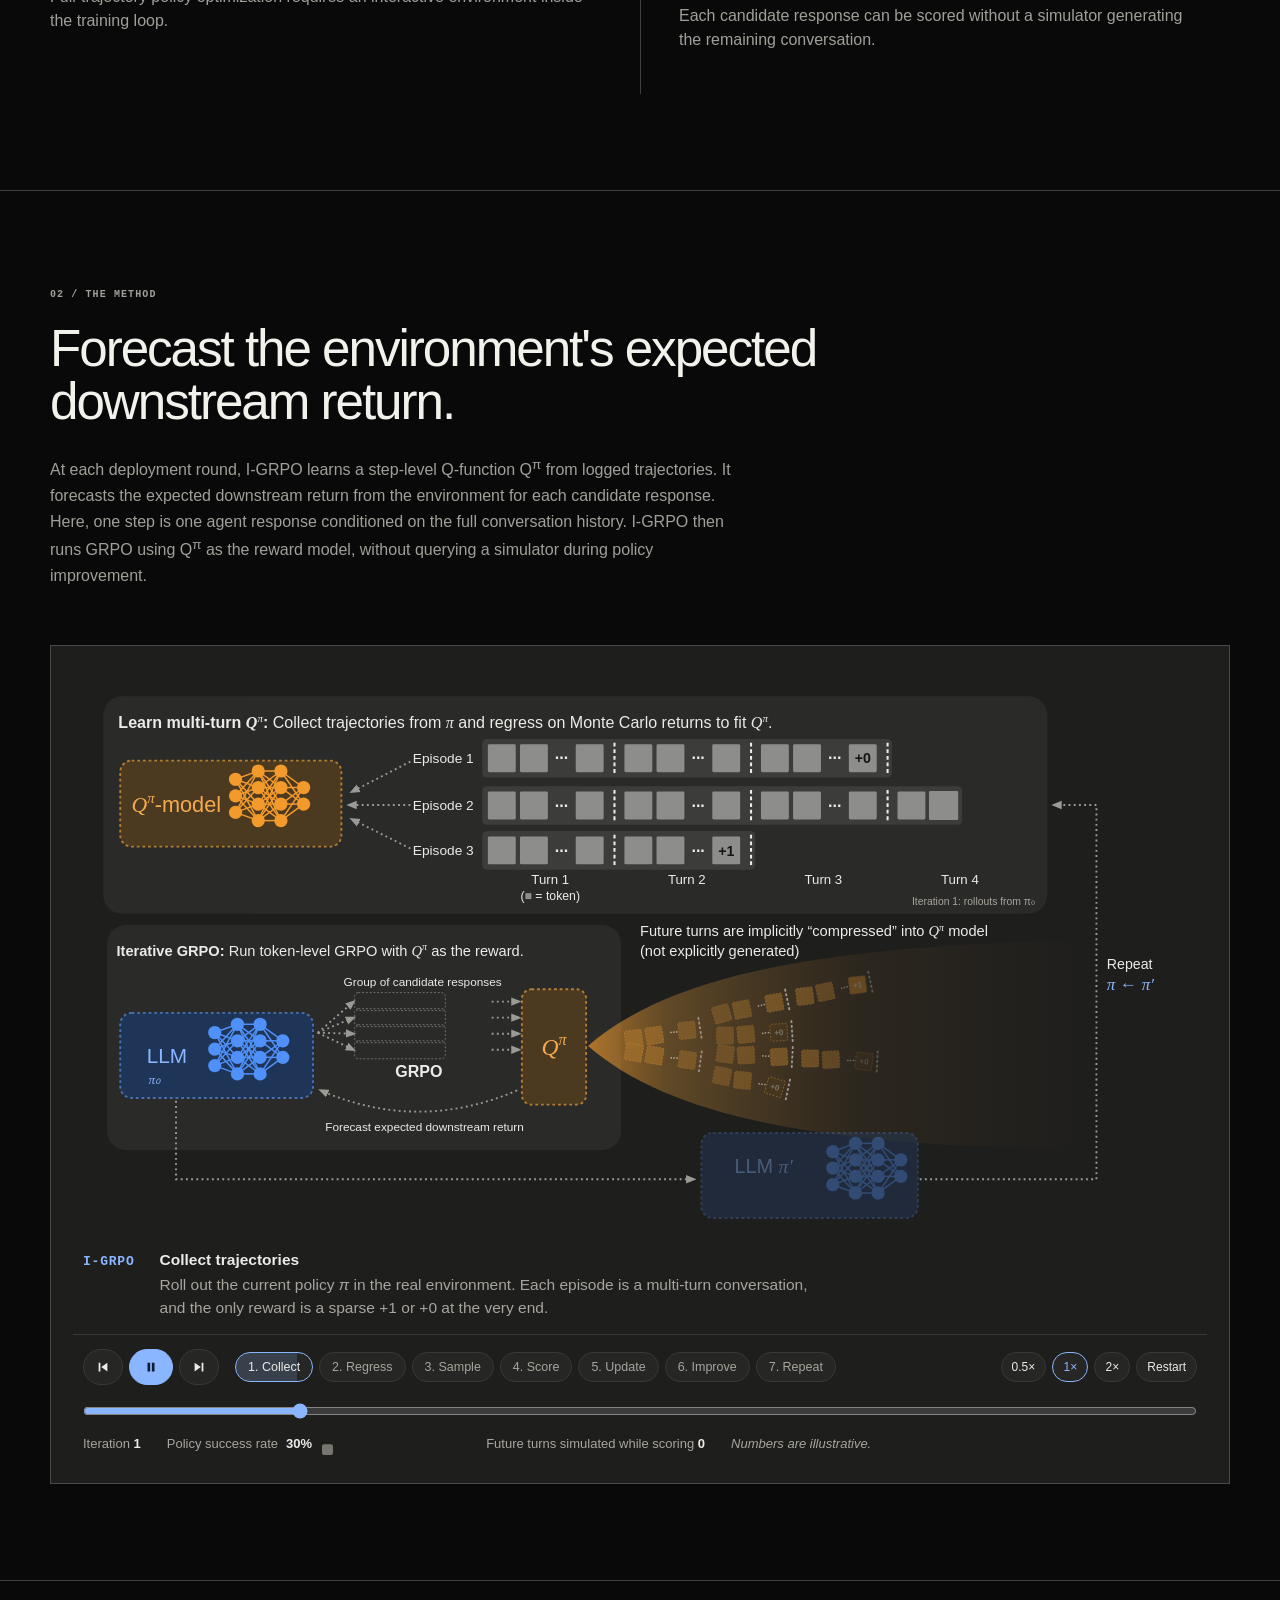
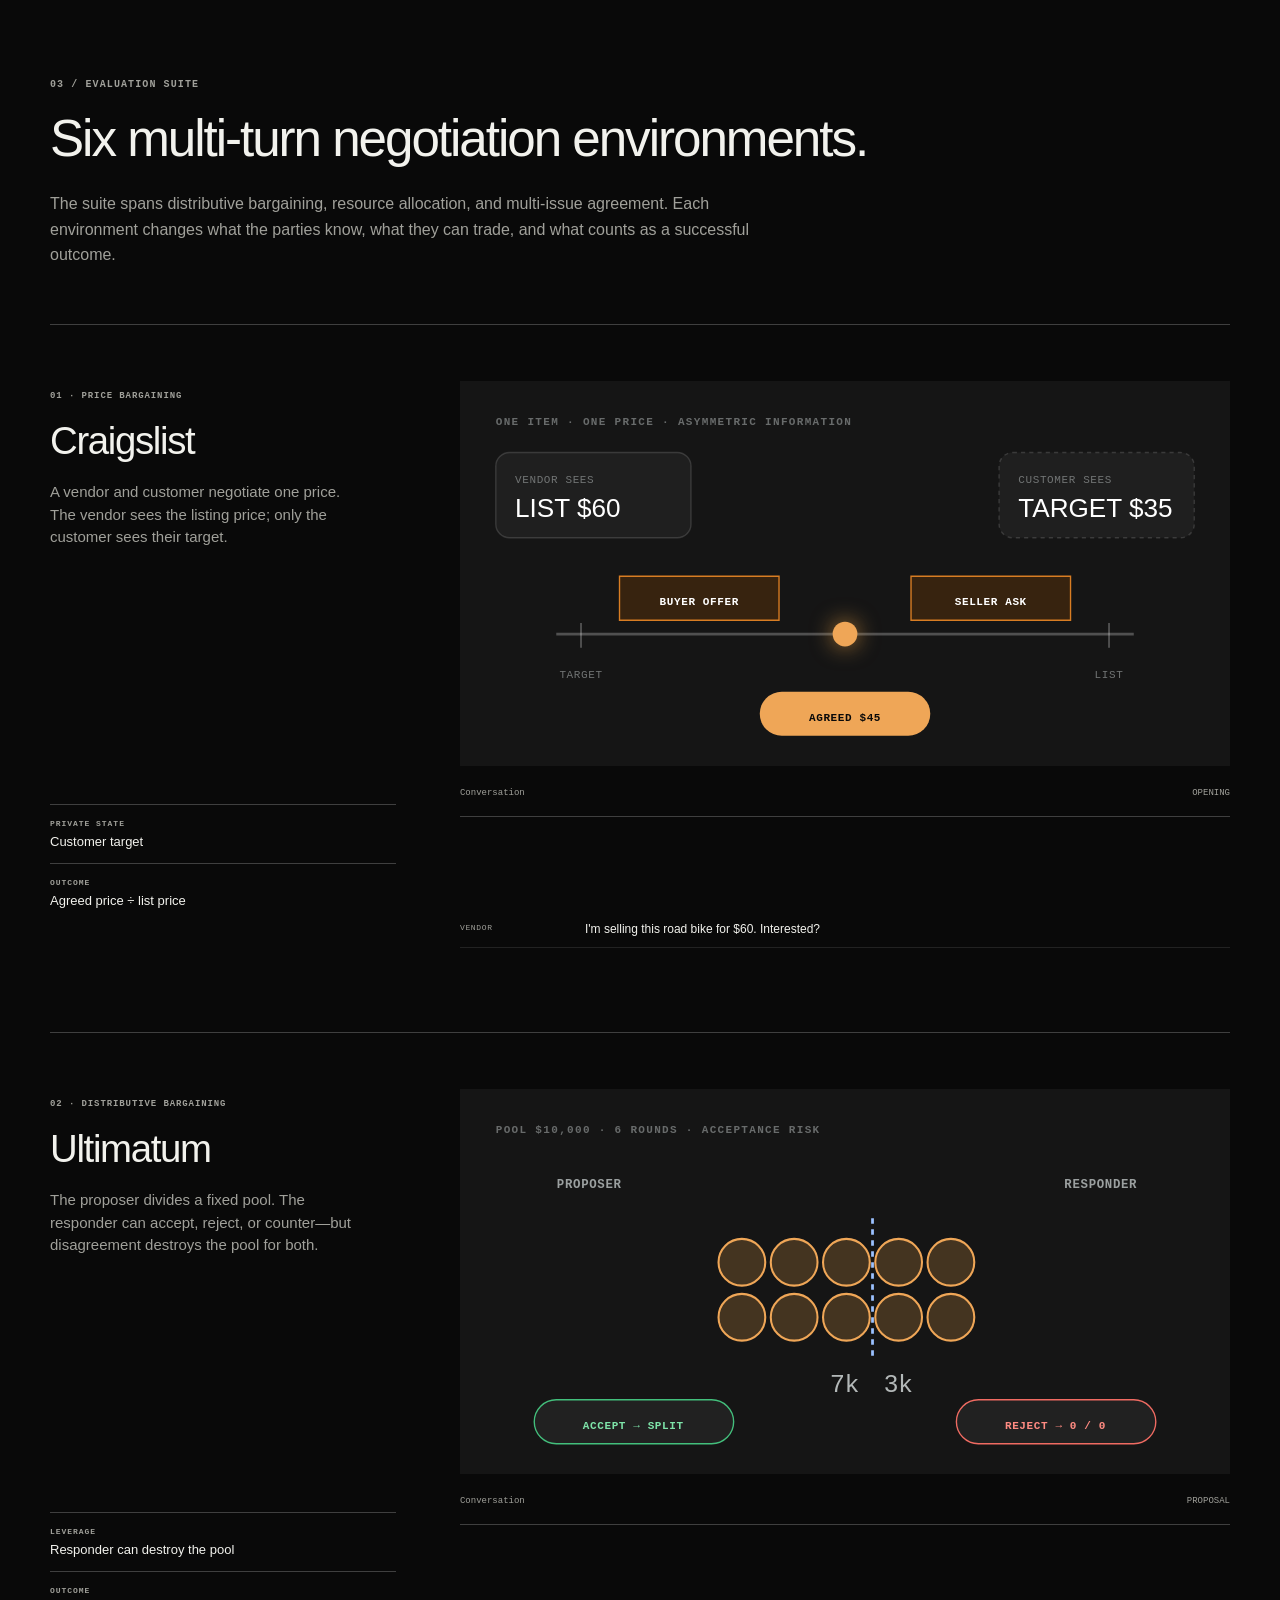
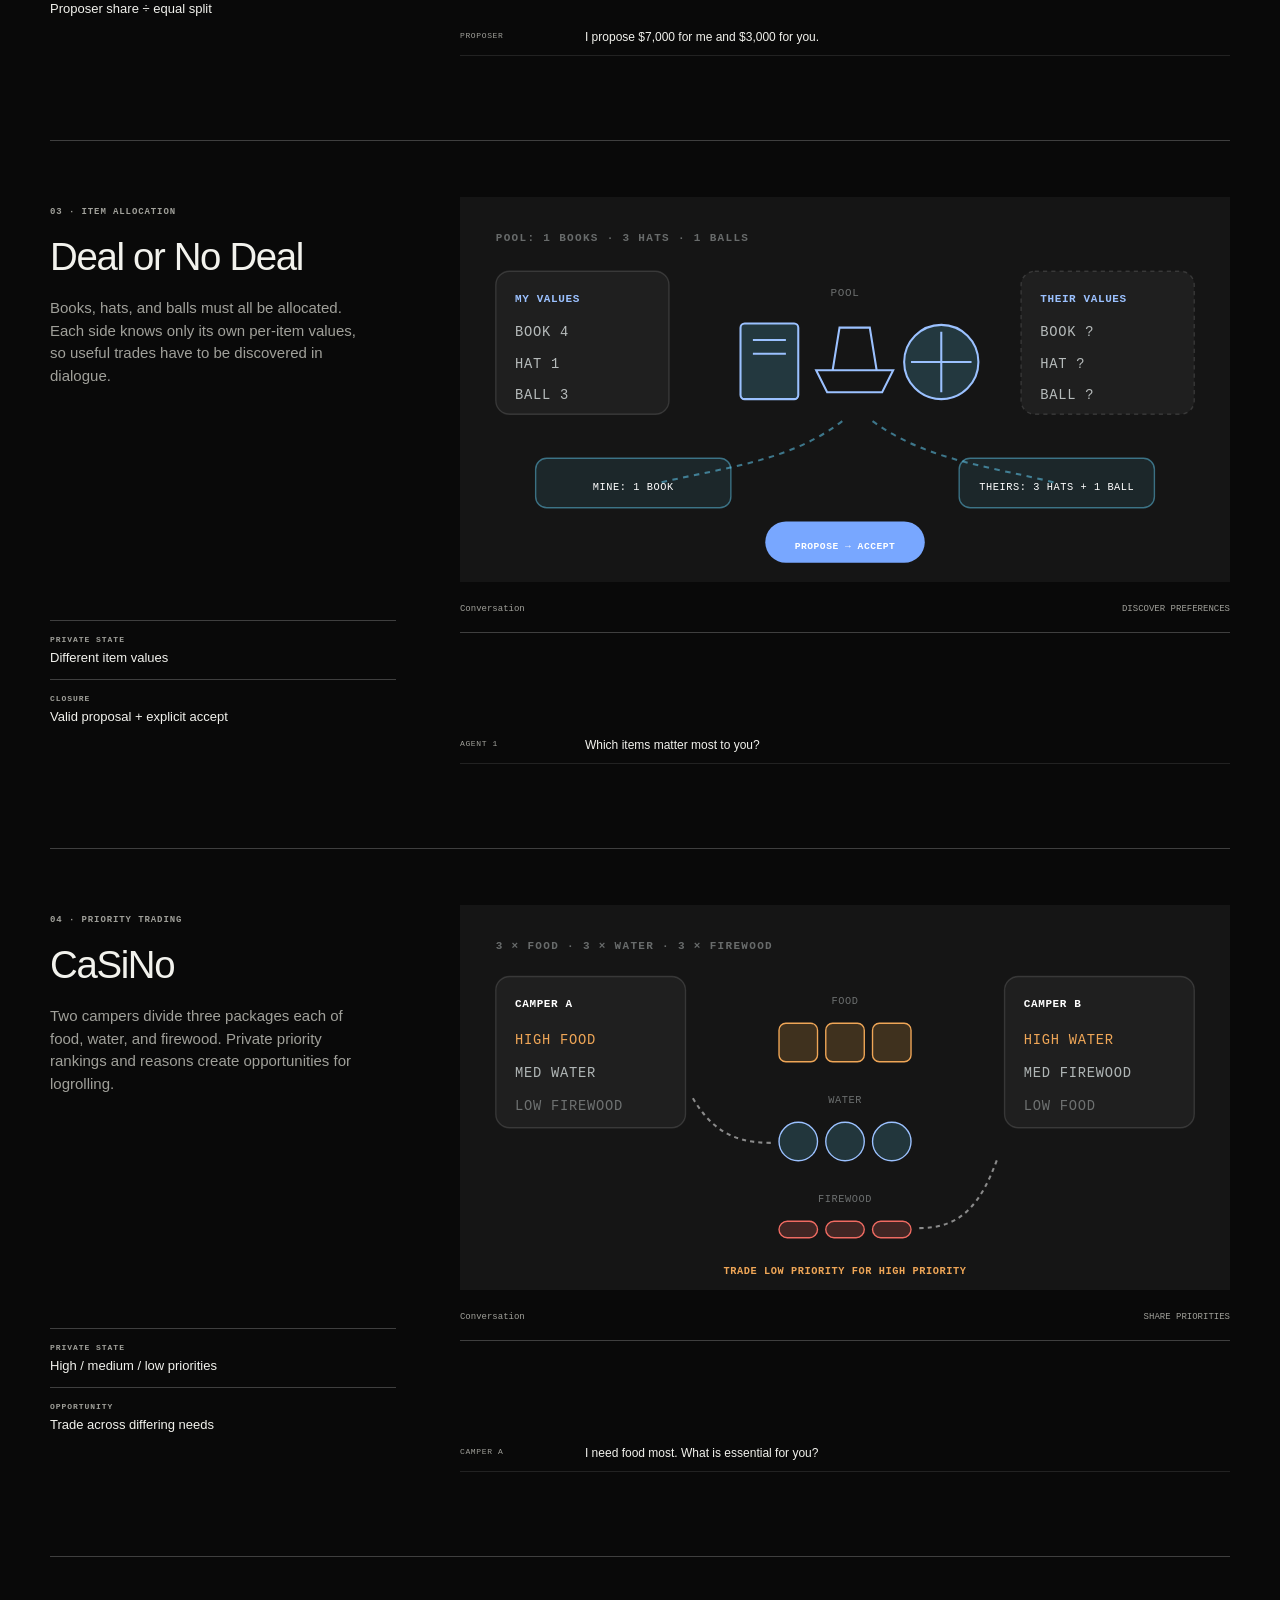
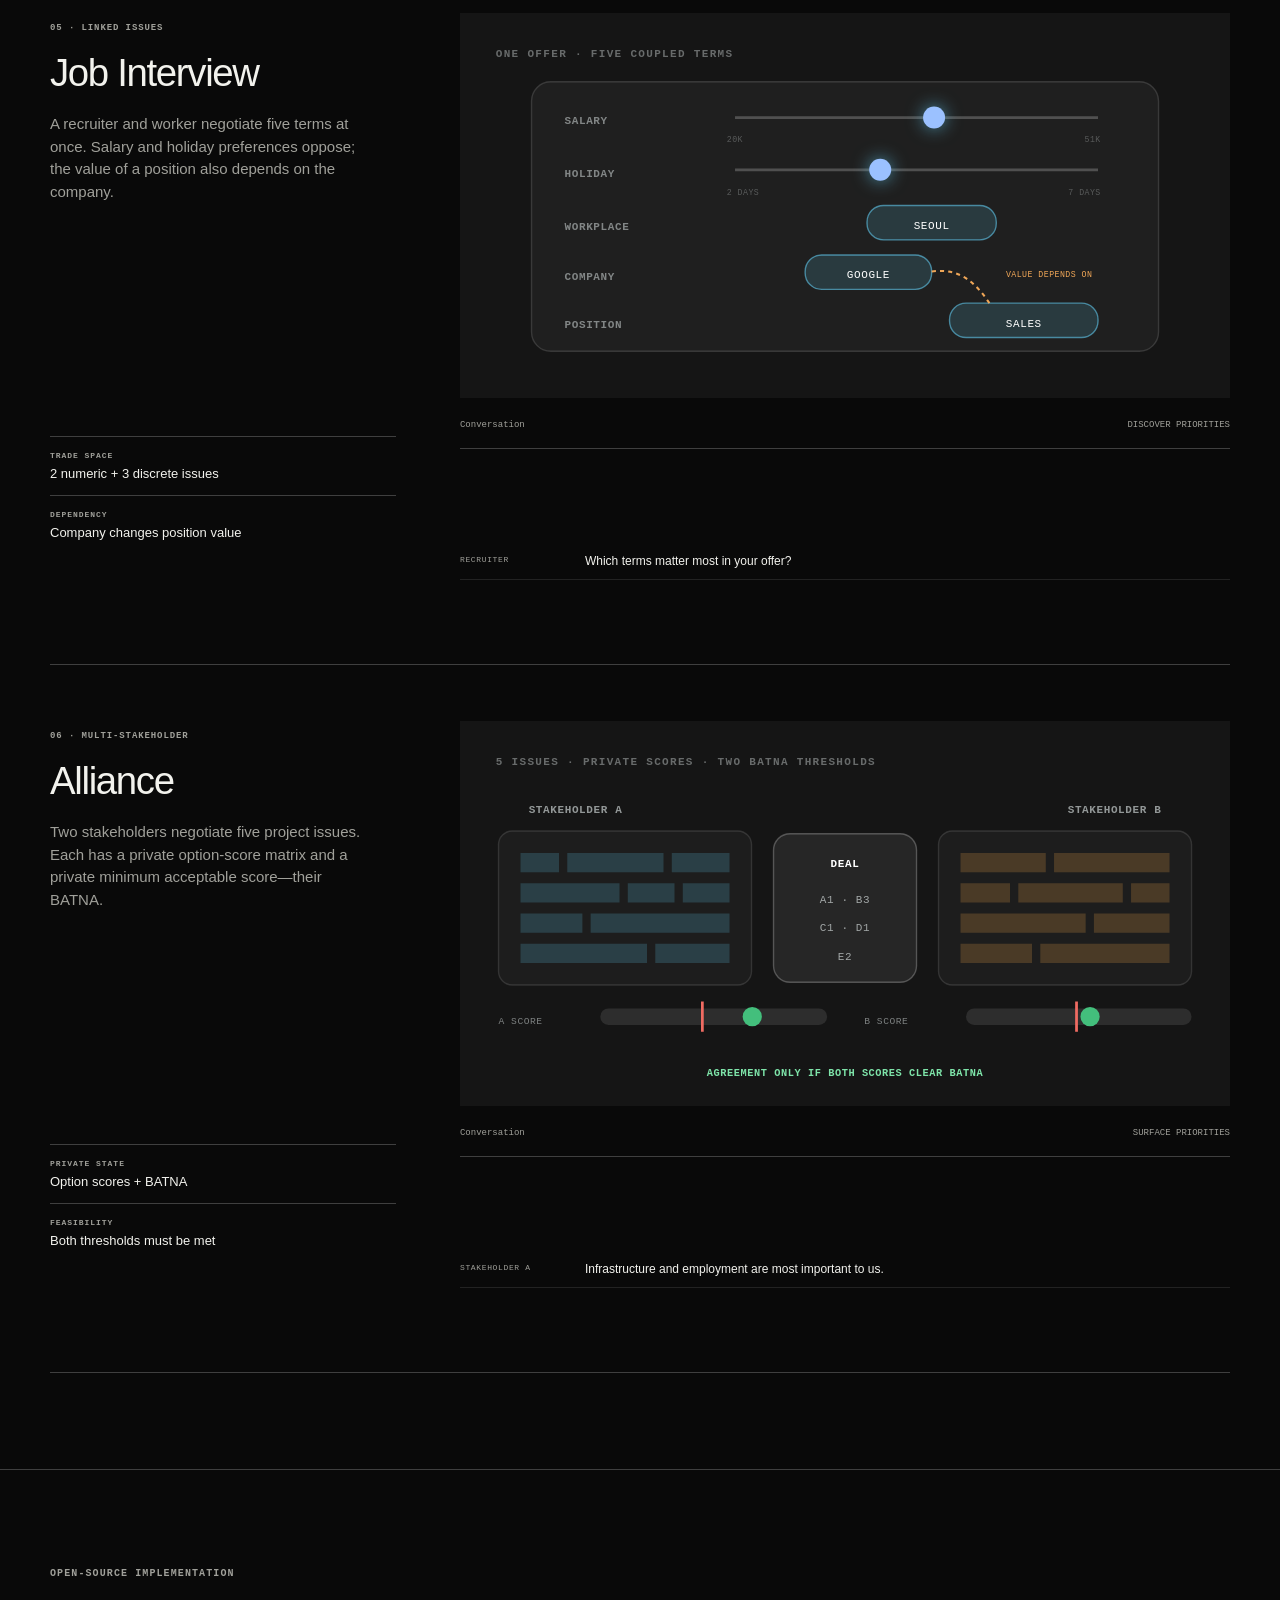
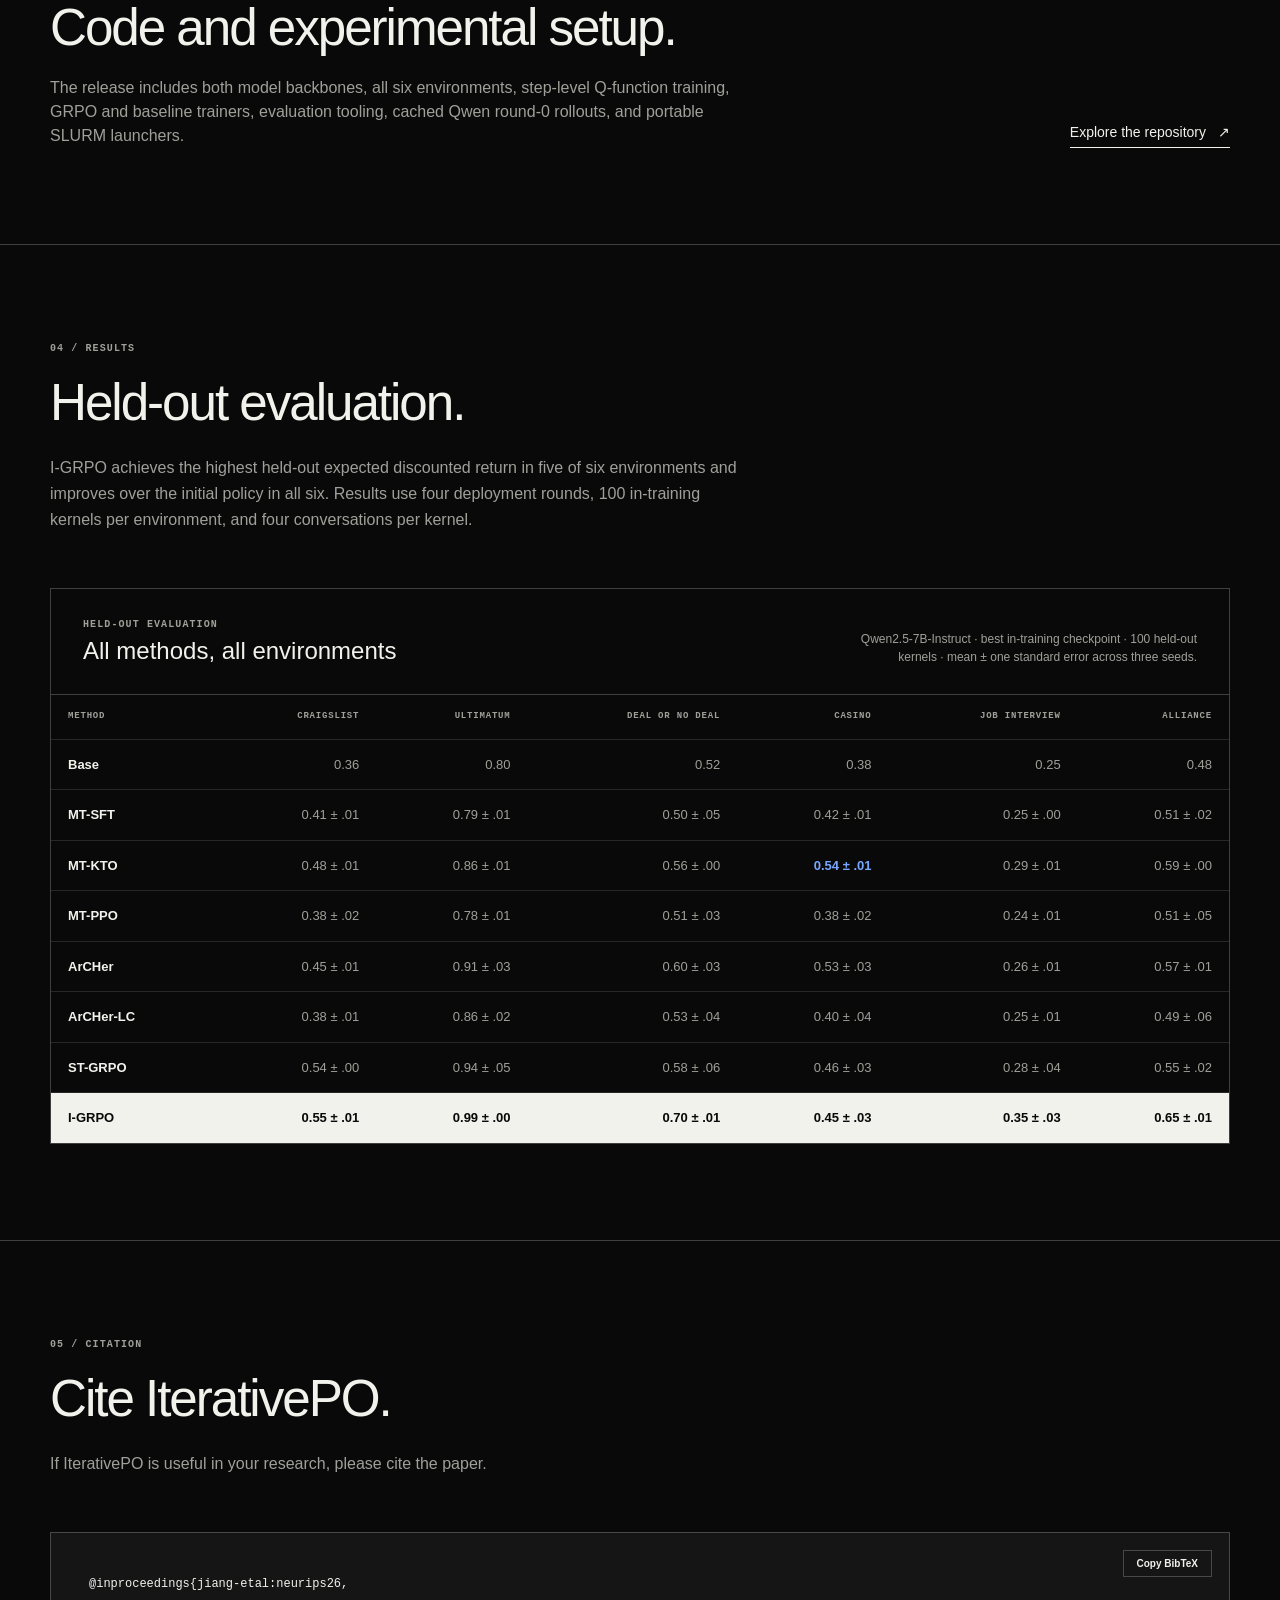
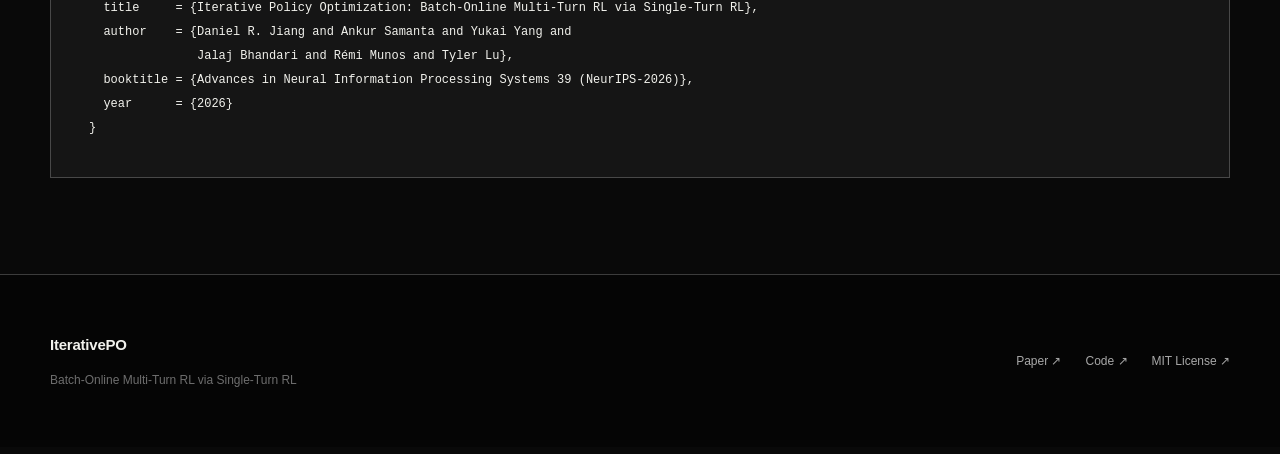
==== commit d070d13e: "Cite IterativePO and show the NeurIPS title Use the NeurIPS 2026 BibTeX entry, rename the citation a" ====
--- a/site/index.html
+++ b/site/index.html
@@ -42,9 +42,9 @@
       <div class="hero-inner">
         <div class="hero-copy">
           <p class="eyebrow reveal">Research · Multi-turn reinforcement learning</p>
-          <h1 class="reveal">Multi-turn RL with Step-Level Q-functions</h1>
+          <h1 class="reveal">Iterative Policy Optimization: Batch-Online Multi-Turn RL via Single-Turn RL</h1>
           <p class="hero-deck reveal">
-            Batch-online multi-turn RL via single-turn RL. A step-level Q<sup>π</sup>
+            A step-level Q<sup>π</sup>
             forecasts the environment’s expected downstream return for each response,
             without simulating possibly random trajectories during policy improvement.
           </p>
@@ -300,19 +300,16 @@
     <section class="section citation" id="citation">
       <div class="section-heading narrow reveal">
         <p class="section-number">05 / Citation</p>
-        <h2>Cite Iterative GRPO.</h2>
-        <p>If Iterative GRPO is useful in your research, please cite the paper.</p>
+        <h2>Cite IterativePO.</h2>
+        <p>If IterativePO is useful in your research, please cite the paper.</p>
       </div>
       <div class="citation-box reveal">
-        <pre><code id="bibtex">@misc{jiang2026iterativegrpobatchonlinemultiturn,
-  title         = {Iterative GRPO: Batch-Online Multi-Turn RL via Single-Turn RLHF},
-  author        = {Daniel R. Jiang and Ankur Samanta and Yukai Yang and
-                   Jalaj Bhandari and Rémi Munos and Tyler Lu},
-  year          = {2026},
-  eprint        = {2511.21638},
-  archivePrefix = {arXiv},
-  primaryClass  = {cs.LG},
-  url           = {https://arxiv.org/abs/2511.21638}
+        <pre><code id="bibtex">@inproceedings{jiang-etal:neurips26,
+  title     = {Iterative Policy Optimization: Batch-Online Multi-Turn RL via Single-Turn RL},
+  author    = {Daniel R. Jiang and Ankur Samanta and Yukai Yang and
+               Jalaj Bhandari and Rémi Munos and Tyler Lu},
+  booktitle = {Advances in Neural Information Processing Systems 39 (NeurIPS-2026)},
+  year      = {2026}
 }</code></pre>
         <button class="copy-button" type="button" data-copy aria-label="Copy BibTeX citation"><span data-copy-label>Copy BibTeX</span></button>
       </div>
@@ -321,8 +318,8 @@
 
   <footer class="site-footer">
     <div>
-      <a class="wordmark footer-mark" href="#top"><span>Iterative GRPO</span></a>
-      <p>Batch-Online Multi-Turn RL via Single-Turn RLHF</p>
+      <a class="wordmark footer-mark" href="#top"><span>IterativePO</span></a>
+      <p>Batch-Online Multi-Turn RL via Single-Turn RL</p>
     </div>
     <div class="footer-links">
       <a href="https://arxiv.org/abs/2511.21638">Paper ↗</a>
--- a/site/styles.css
+++ b/site/styles.css
@@ -803,7 +803,7 @@
 .hero-inner { display: block; }
 .hero-copy { max-width: 900px; }
 .eyebrow, .section-number, .result-index { color: var(--muted); font-size: 10px; letter-spacing: .11em; }
-.hero h1 { max-width: none; font-size: clamp(52px, 7vw, 88px); font-weight: 500; letter-spacing: -.045em; line-height: .96; }
+.hero h1 { max-width: none; font-size: clamp(36px, 4.6vw, 60px); font-weight: 500; letter-spacing: -.04em; line-height: 1.05; }
 .hero-deck { max-width: 760px; margin-top: 36px; color: var(--ink); font-family: var(--sans); font-size: clamp(18px, 1.8vw, 24px); letter-spacing: -.015em; line-height: 1.35; }
 .hero-actions { gap: 28px; margin-top: 32px; }
 .button { padding: 0 0 4px; border: 0; border-bottom: 1px solid currentColor; border-radius: 0; font-size: 14px; font-weight: 500; }
@@ -930,7 +930,7 @@
   .site-header { min-height: 60px; }
   .js .site-nav { top: 59px; color: var(--ink); background: rgba(9, 9, 9, .98); border-bottom: 1px solid var(--line); }
   .hero { padding-top: 104px; padding-bottom: 64px; }
-  .hero h1 { font-size: clamp(44px, 14vw, 58px); }
+  .hero h1 { font-size: clamp(32px, 8.4vw, 42px); }
   .hero-deck { margin-top: 28px; font-size: 18px; }
   .hero-actions { align-items: flex-start; }
   .section { padding-top: 68px; padding-bottom: 68px; }
